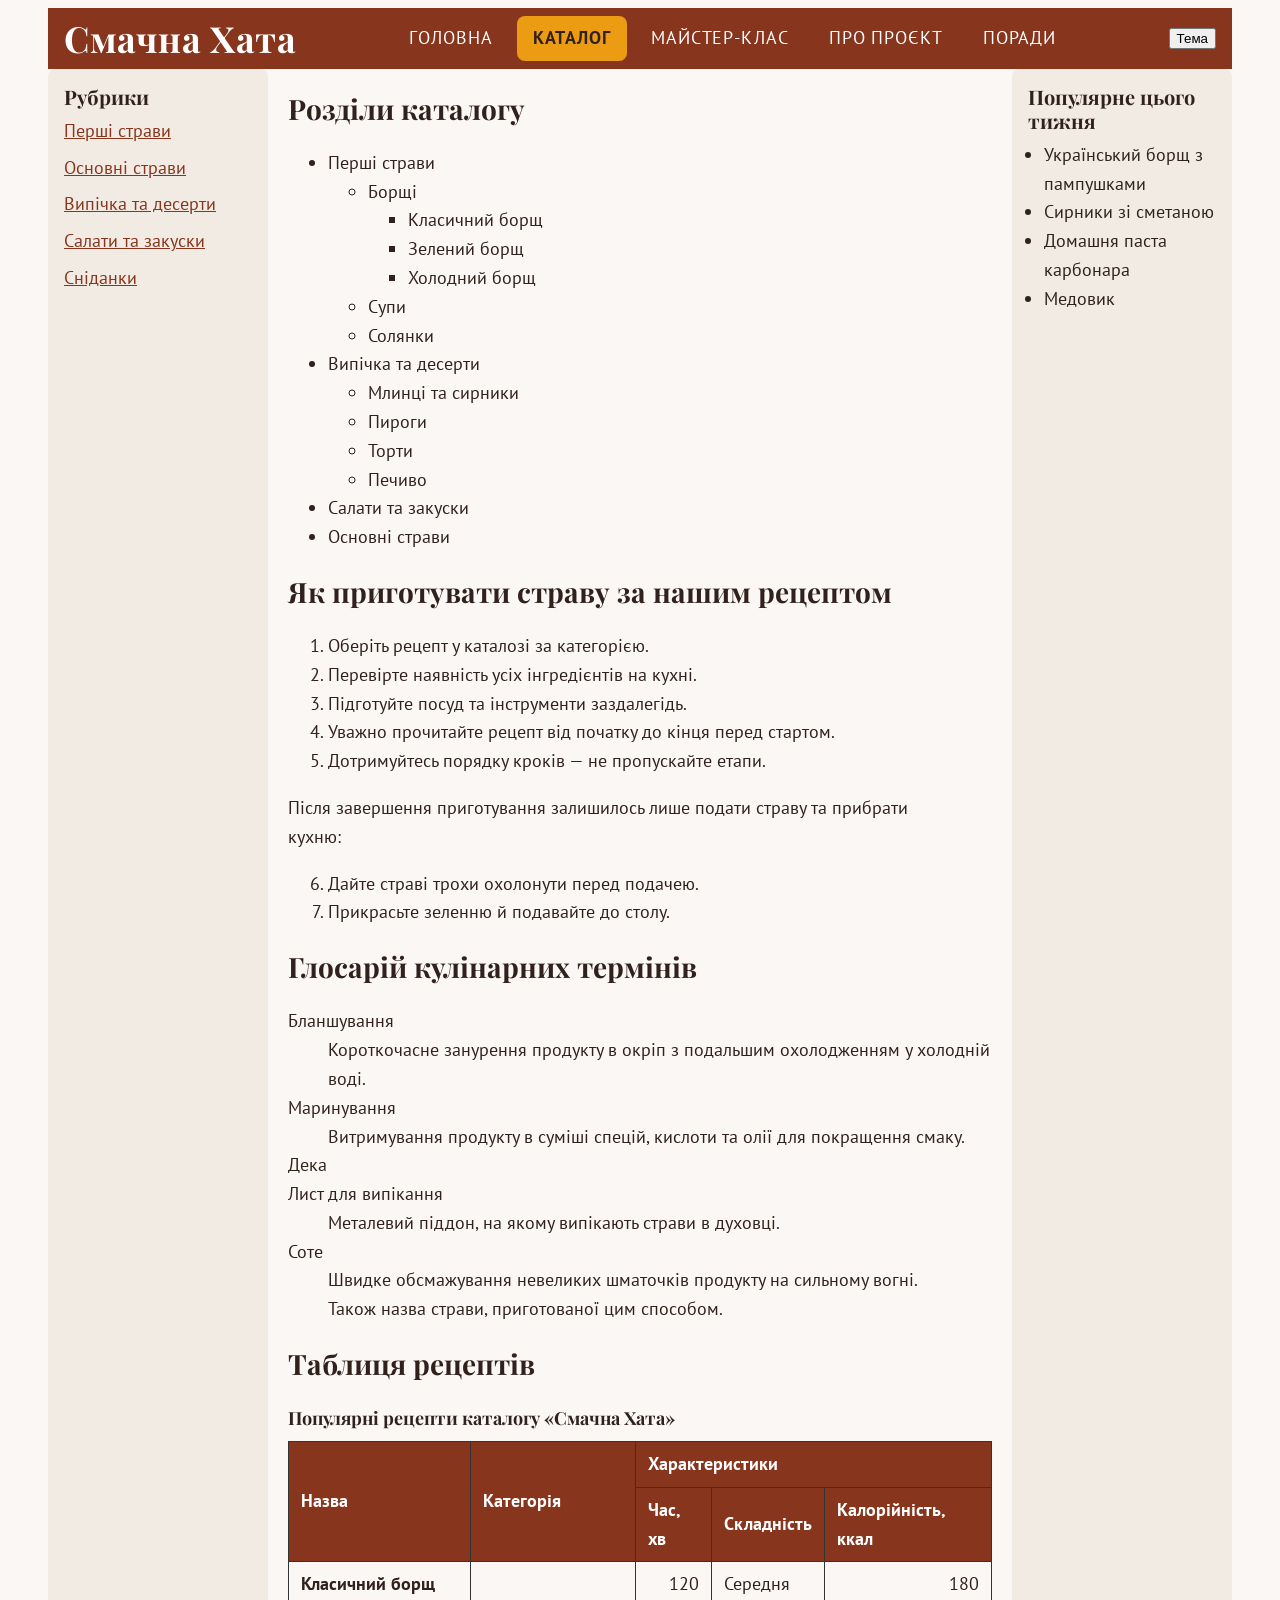
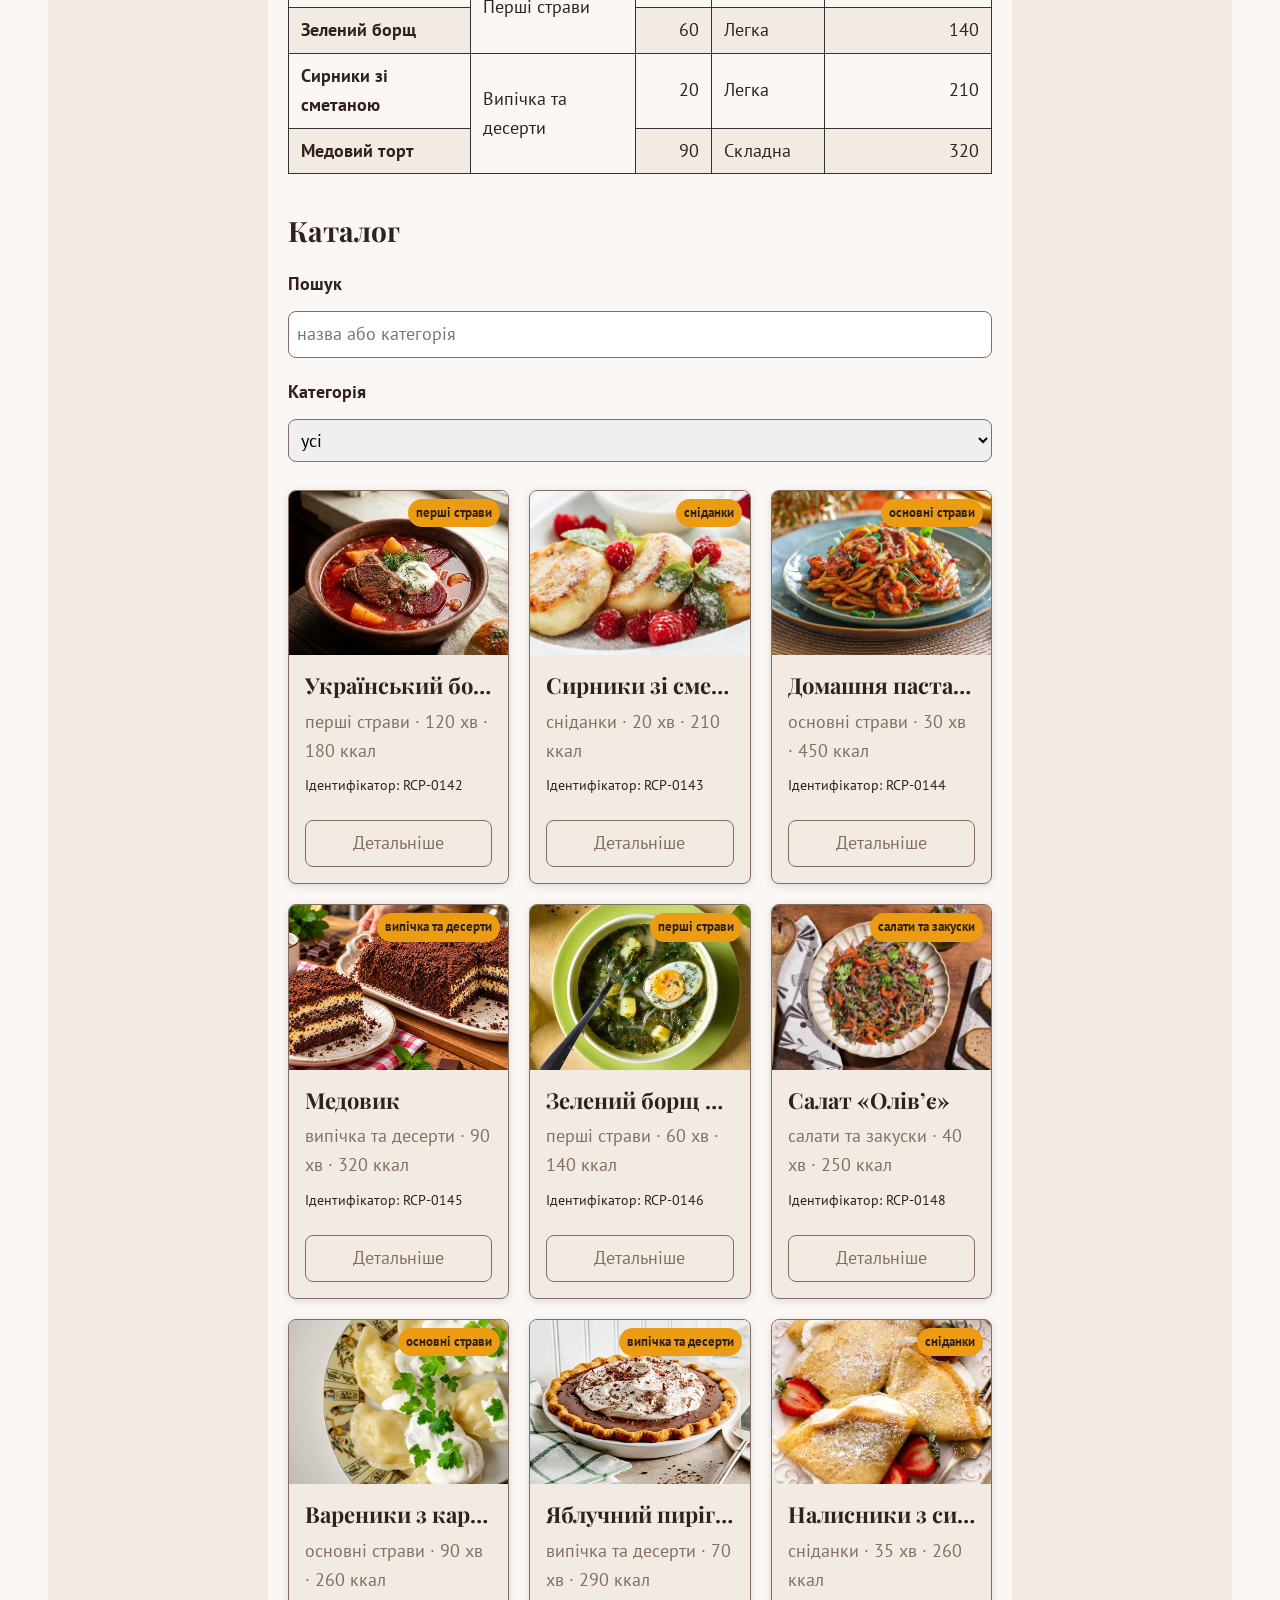
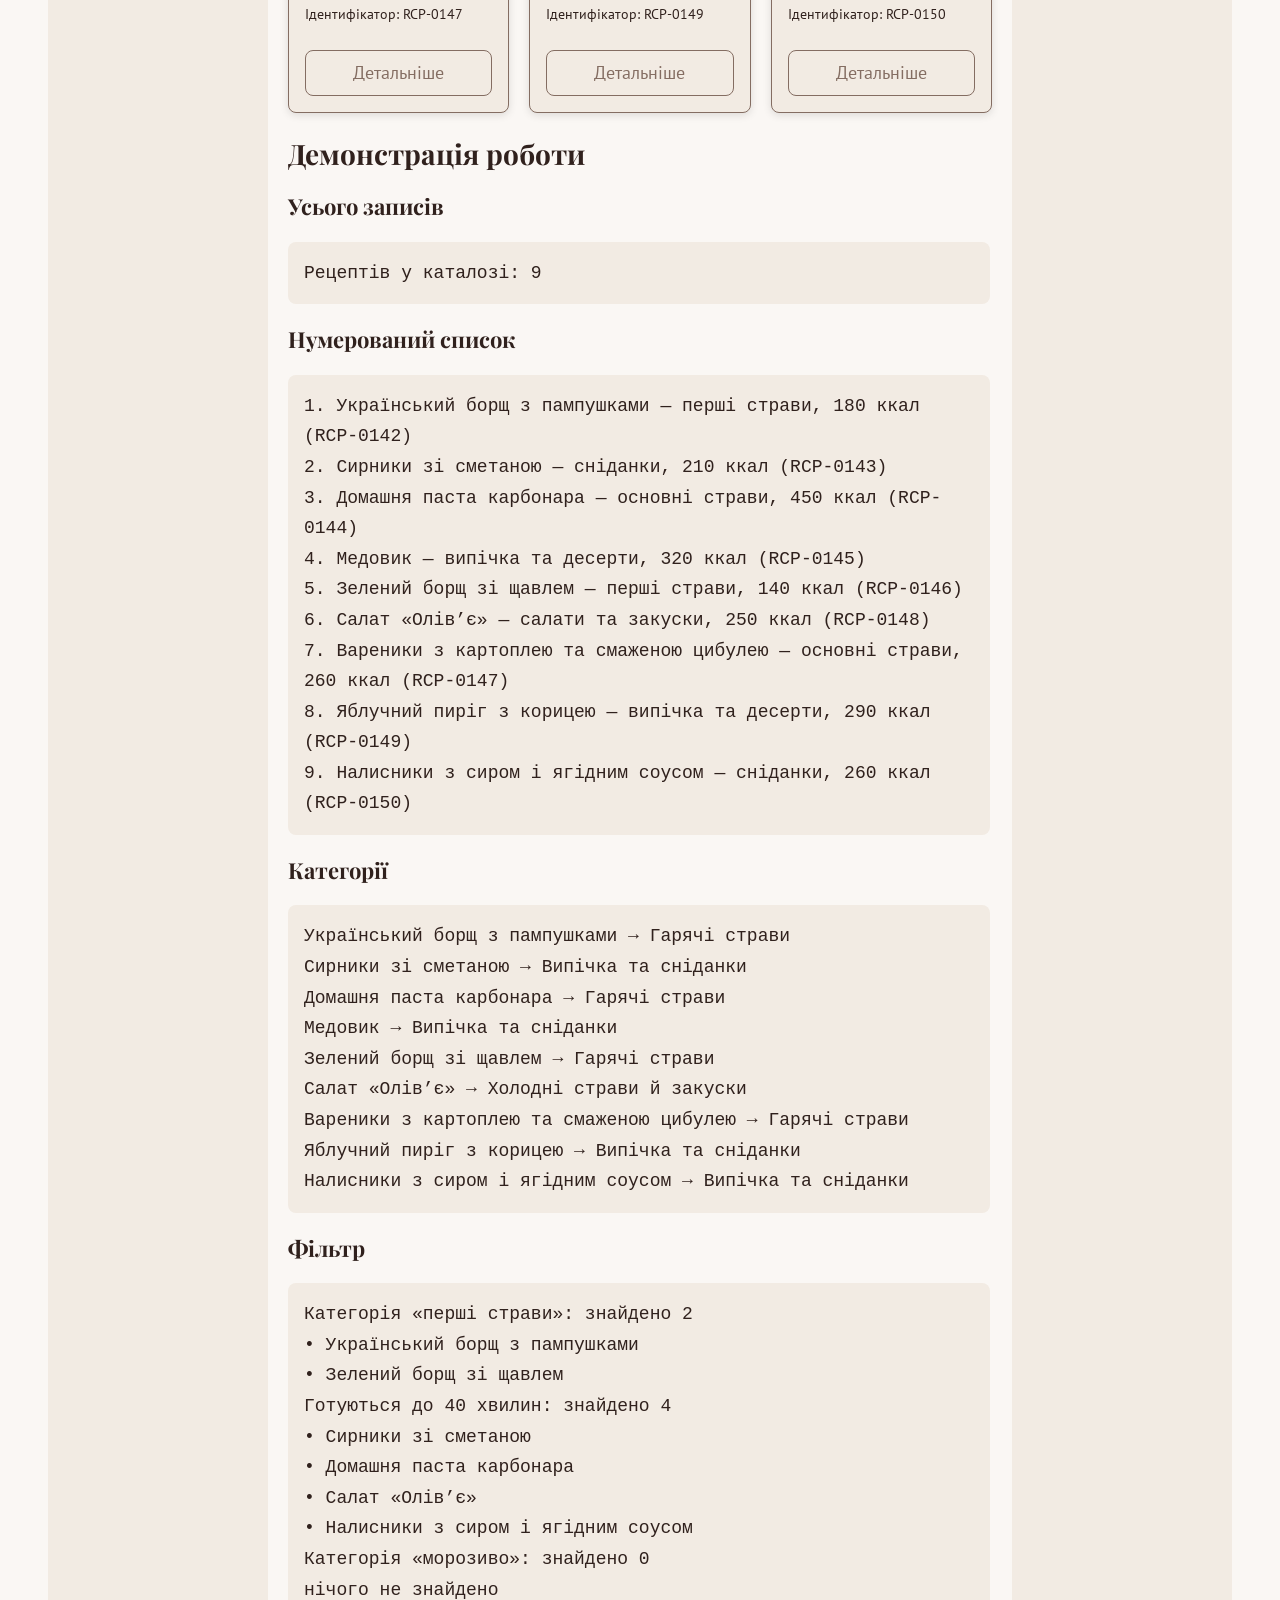
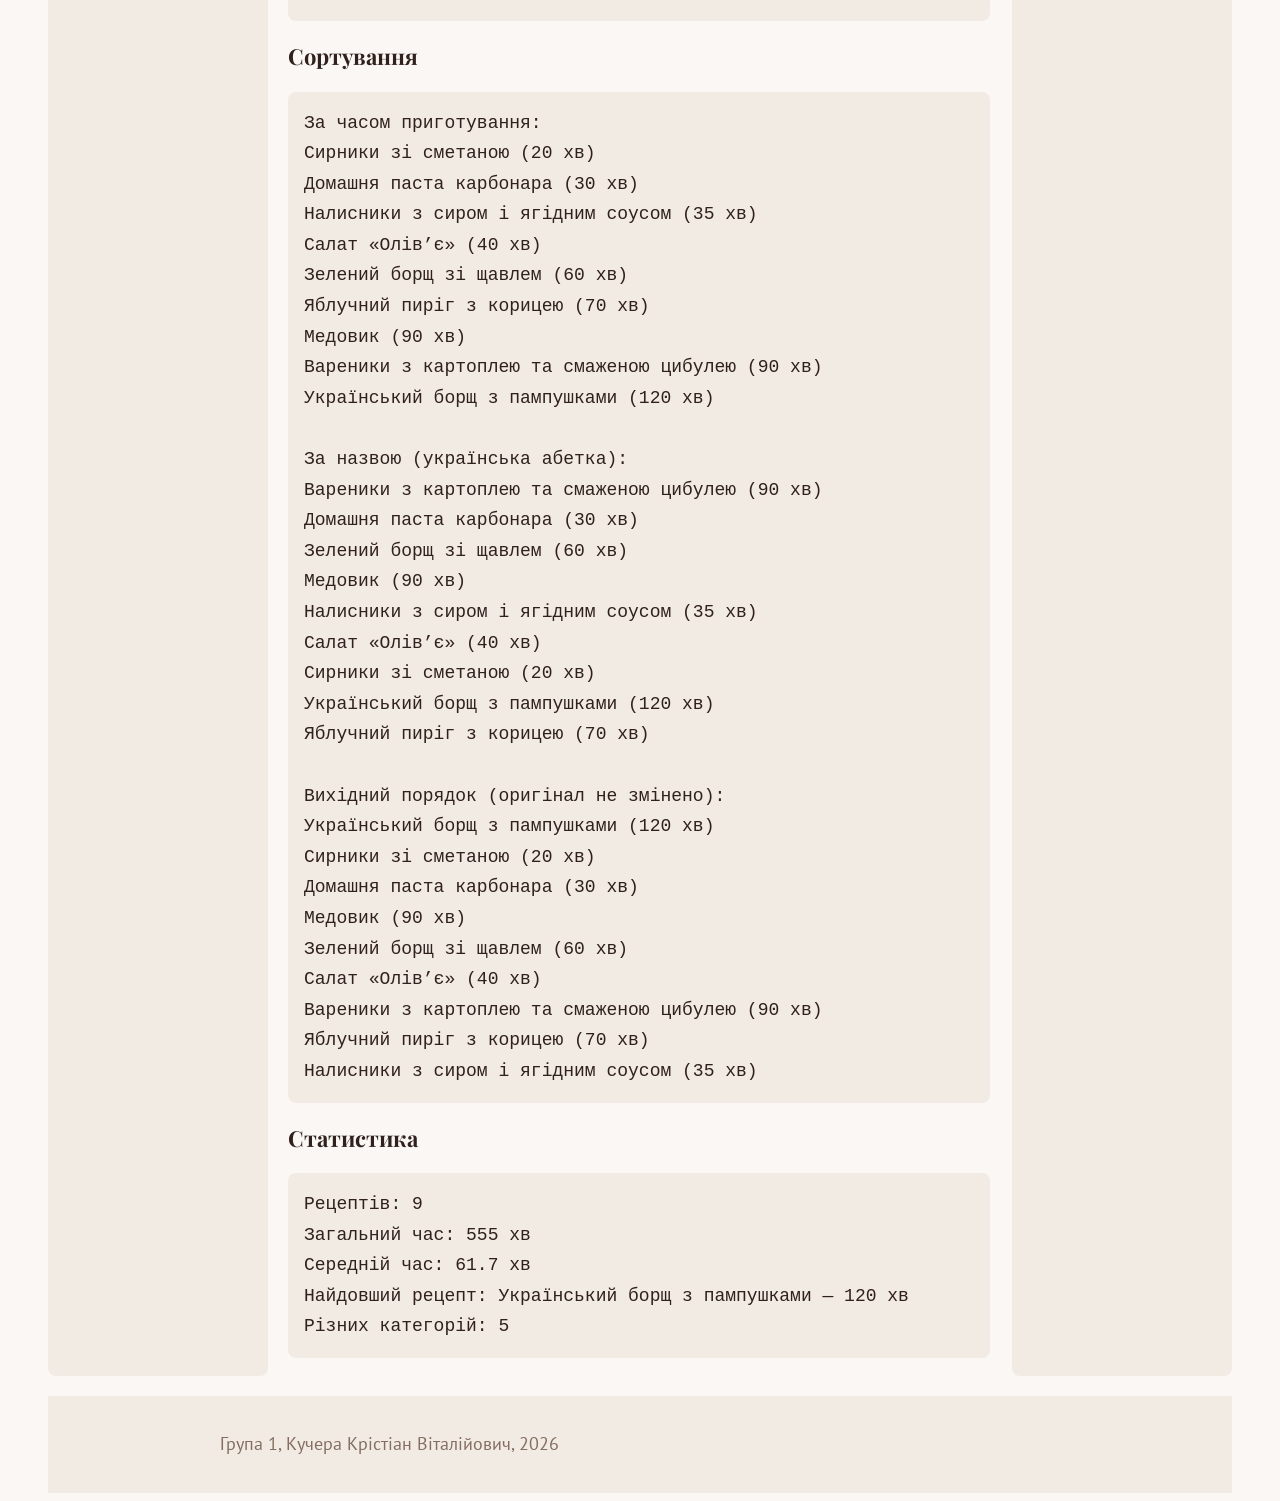
==== catalog.html @ 15ccefe8 "LR9: бургер-меню з aria-expanded" ====
<!DOCTYPE html>
<html lang="uk">

<head>
    <meta charset="UTF-8">
    <meta name="viewport" content="width=device-width, initial-scale=1">
    <title>Каталог рецептів — Смачна Хата</title>
    <link rel="stylesheet" href="css/styles.css">
    <script src="js/app.js" defer></script>
</head>

<body>

    <header class="site-header">
        <h1>Смачна Хата</h1>

        <button id="burger" class="burger" type="button" aria-expanded="false" aria-controls="menu">☰ Меню</button>
        <nav id="menu" class="menu" aria-label="Головне меню">
            <ul class="menu__list">
                <li><a href="index.html">Головна</a></li>
                <li><a href="catalog.html" class="current">Каталог</a></li>
                <li><a href="form.html">Майстер-клас</a></li>
                <li><a href="index.html#about">Про проєкт</a></li>
                <li><a href="index.html#tips">Поради</a></li>
            </ul>
        </nav>
        <button onclick="document.body.classList.toggle('dark-theme')">Тема</button>
    </header>

    <div class="layout">

        <nav class="layout__nav" aria-label="Рубрики каталогу">
            <h2>Рубрики</h2>
            <ul>
                <li><a href="#">Перші страви</a></li>
                <li><a href="#">Основні страви</a></li>
                <li><a href="#">Випічка та десерти</a></li>
                <li><a href="#">Салати та закуски</a></li>
                <li><a href="#">Сніданки</a></li>
            </ul>
        </nav>

        <main class="layout__main">

            <section>
                <h2>Розділи каталогу</h2>
                <ul>
                    <li>Перші страви
                        <ul>
                            <li>Борщі
                                <ul>
                                    <li>Класичний борщ</li>
                                    <li>Зелений борщ</li>
                                    <li>Холодний борщ</li>
                                </ul>
                            </li>
                            <li>Супи</li>
                            <li>Солянки</li>
                        </ul>
                    </li>
                    <li>Випічка та десерти
                        <ul>
                            <li>Млинці та сирники</li>
                            <li>Пироги</li>
                            <li>Торти</li>
                            <li>Печиво</li>
                        </ul>
                    </li>
                    <li>Салати та закуски</li>
                    <li>Основні страви</li>
                </ul>
            </section>

            <section>
                <h2>Як приготувати страву за нашим рецептом</h2>
                <ol>
                    <li>Оберіть рецепт у каталозі за категорією.</li>
                    <li>Перевірте наявність усіх інгредієнтів на кухні.</li>
                    <li>Підготуйте посуд та інструменти заздалегідь.</li>
                    <li>Уважно прочитайте рецепт від початку до кінця перед стартом.</li>
                    <li>Дотримуйтесь порядку кроків — не пропускайте етапи.</li>
                </ol>

                <p>
                    Після завершення приготування залишилось лише подати страву та прибрати кухню:
                </p>

                <ol start="6">
                    <li>Дайте страві трохи охолонути перед подачею.</li>
                    <li>Прикрасьте зеленню й подавайте до столу.</li>
                </ol>
            </section>

            <section>
                <h2>Глосарій кулінарних термінів</h2>
                <dl>
                    <dt>Бланшування</dt>
                    <dd>Короткочасне занурення продукту в окріп з подальшим охолодженням у холодній воді.</dd>

                    <dt>Маринування</dt>
                    <dd>Витримування продукту в суміші спецій, кислоти та олії для покращення смаку.</dd>

                    <dt>Дека</dt>
                    <dt>Лист для випікання</dt>
                    <dd>Металевий піддон, на якому випікають страви в духовці.</dd>

                    <dt>Соте</dt>
                    <dd>Швидке обсмажування невеликих шматочків продукту на сильному вогні.</dd>
                    <dd>Також назва страви, приготованої цим способом.</dd>
                </dl>
            </section>


            <section>
                <h2>Таблиця рецептів</h2>
                <div class="table-wrap">
                    <table style="border-collapse: collapse;">
                        <caption>Популярні рецепти каталогу «Смачна Хата»</caption>
                        <thead>
                            <tr>
                                <th style="border: 1px solid #333;" rowspan="2" scope="col">Назва</th>
                                <th style="border: 1px solid #333;" rowspan="2" scope="col">Категорія</th>
                                <th style="border: 1px solid #333;" colspan="3" scope="colgroup">Характеристики</th>
                            </tr>
                            <tr>
                                <th style="border: 1px solid #333;" scope="col">Час, хв</th>
                                <th style="border: 1px solid #333;" scope="col">Складність</th>
                                <th style="border: 1px solid #333;" scope="col">Калорійність, ккал</th>
                            </tr>
                        </thead>
                        <tbody>
                            <tr>
                                <th style="border: 1px solid #333;" scope="row">Класичний борщ</th>
                                <td style="border: 1px solid #333;" rowspan="2">Перші страви</td>
                                <td style="border: 1px solid #333;">120</td>
                                <td style="border: 1px solid #333;">Середня</td>
                                <td style="border: 1px solid #333;">180</td>
                            </tr>
                            <tr>
                                <th style="border: 1px solid #333;" scope="row">Зелений борщ</th>
                                <td style="border: 1px solid #333;">60</td>
                                <td style="border: 1px solid #333;">Легка</td>
                                <td style="border: 1px solid #333;">140</td>
                            </tr>
                            <tr>
                                <th style="border: 1px solid #333;" scope="row">Сирники зі сметаною</th>
                                <td style="border: 1px solid #333;" rowspan="2">Випічка та десерти</td>
                                <td style="border: 1px solid #333;">20</td>
                                <td style="border: 1px solid #333;">Легка</td>
                                <td style="border: 1px solid #333;">210</td>
                            </tr>
                            <tr>
                                <th style="border: 1px solid #333;" scope="row">Медовий торт</th>
                                <td style="border: 1px solid #333;">90</td>
                                <td style="border: 1px solid #333;">Складна</td>
                                <td style="border: 1px solid #333;">320</td>
                            </tr>
                        </tbody>
                    </table>
                </div>
            </section>
            <dialog id="details">
                <h2>Український борщ з пампушками та салом</h2>
                <p>Ідентифікатор: RCP-0142</p>
                <ul>
                    <li>Час приготування: 2 години</li>
                    <li>Складність: середня</li>
                    <li>Калорійність: 180 ккал на 100 г</li>
                    <li>Подається зі сметаною та часниковими пампушками</li>
                </ul>
                <button id="closeDetails" type="button">Закрити</button>
            </dialog>
            <section class="catalog">
                <h2>Каталог</h2>
                <div class="loader" hidden>
                    <div class="spinner" aria-hidden="true"></div>
                    <p>Завантажуємо каталог…</p>
                </div>
                <div class="controls">
                    <label for="q">Пошук</label>
                    <input type="search" id="q" placeholder="назва або категорія">
                    <label for="filter">Категорія</label>
                    <select id="filter">
                        <option value="all">усі</option>
                        <option value="перші страви">перші страви</option>
                        <option value="сніданки">сніданки</option>
                        <option value="основні страви">основні страви</option>
                        <option value="випічка та десерти">випічка та десерти</option>
                        <option value="салати та закуски">салати та закуски</option>
                    </select>
                </div>
                <p id="empty" class="empty" hidden>Нічого не знайдено. Спробуйте інший запит.</p>
                <div class="cards" id="cards"></div>
            </section>
            <section class="demo" id="demo">
            <h2>Демонстрація роботи</h2>

            <h3>Усього записів</h3>
            <p class="js-out" id="out-count"></p>

            <h3>Нумерований список</h3>
            <p class="js-out" id="out-numbered"></p>

            <h3>Категорії</h3>
            <p class="js-out" id="out-categories"></p>

            <h3>Фільтр</h3>
            <p class="js-out" id="out-filter"></p>

            <h3>Сортування</h3>
            <p class="js-out" id="out-sorted"></p>

            <h3>Статистика</h3>
            <p class="js-out" id="out-stats"></p>
        </section>
        </main>

        <aside class="layout__aside">
            <h2>Популярне цього тижня</h2>
            <ul>
                <li>Український борщ з пампушками</li>
                <li>Сирники зі сметаною</li>
                <li>Домашня паста карбонара</li>
                <li>Медовик</li>
            </ul>
        </aside>

        <footer class="layout__footer">
            <p>Група 1, Кучера Крістіан Віталійович, 2026</p>
        </footer>

    </div>

</body>

</html>
---- css/styles.css ----
/* =========================================================
   Смачна Хата — кулінарний сайт
   Варіант: домашні рецепти
   Кучера Крістіан Віталійович, Група 1, вересень 2026
   ========================================================= */

/* Шрифти з Google Fonts (з кирилицею) */
@import url('https://fonts.googleapis.com/css2?family=Playfair+Display:wght@700&family=PT+Sans:wght@400;700&display=swap');

*,
*::before,
*::after {
    box-sizing: border-box;
}

/* max-width: 100% не дає зображенню бути ширшим за свій блок: без цього одна
   завелика картинка розпирає сторінку, і на телефоні з’являється горизонтальна
   прокрутка. height: auto зберігає пропорції, коли ширина стискається. */
img,
video,
iframe {
    max-width: 100%;
    height: auto;
}

/* ===== Адаптив (mobile-first) =====
   база              — телефон,  ≤ 767px
   min-width: 768px  — планшет,  768–1023px
   min-width: 1024px — десктоп,  ≥ 1024px
   Усі медіазапити пишемо тільки через min-width і ставимо поруч
   із компонентом, якого вони стосуються. */

:root {
    /* Палітра варіанта */
    --color-brand: hsl(14 65% 32%);
    --color-accent: hsl(38 85% 50%);
    --color-bg: hsl(30 40% 97%);
    --color-surface: hsl(30 35% 92%);
    --color-text: hsl(15 25% 15%);
    --color-muted: hsl(20 15% 45%);

    /* Інші змінні */
    --radius: 0.5rem;
    --space: 1rem;
    --shadow: 0 2px 8px rgb(0 0 0 / 12%);
    --font-heading: "Playfair Display", Georgia, "Times New Roman", serif;
    --font-body: "PT Sans", "Segoe UI", Arial, sans-serif;

    /* Розміри */
    --space-xs: 0.25rem;
    --space-sm: 0.5rem;
    --space-md: 1rem;
    --space-lg: 2rem;
    --card-width: 260px;
        /* Макет */
    --gap: 1.25rem;
    --min-col: 240px;
    --sidebar: 220px;
}

/* Базова типографіка */
img {
    max-width: 100%;
}

body {
    font-family: var(--font-body);
    font-size: 1.125rem;
    line-height: 1.6;
    color: var(--color-text);
    background-color: var(--color-bg);
}

h1,
h2,
h3 {
    font-family: var(--font-heading);
    line-height: 1.2;
}

h1 {
    font-size: clamp(1.75rem, 6vw, 2.25rem);
}

h2 {
    font-size: clamp(1.4rem, 4.5vw, 1.75rem);
}

h3 {
    font-size: 1.375rem;
}

p {
    max-width: 65ch;
}

/* Якщо --shadow раптом не оголошено — підстрахуємось запасним значенням */
article {
    background-color: var(--color-surface);
    border-radius: var(--radius);
    padding: var(--space);
    box-shadow: var(--shadow, 0 2px 8px rgb(0 0 0 / 10%));
    margin-bottom: var(--space);
}

/* --- Шапка сайту --- */
header {
    background-color: var(--color-brand);
    color: white;
    padding: var(--space);
}

header h1 {
    color: white;
    margin-top: 0;
}

/* --- Шапка і меню на Flexbox --- */
.site-header {
    display: flex;
    flex-wrap: wrap;
    align-items: center;
    justify-content: space-between;
    gap: var(--gap);
}

.site-header h1 {
    margin: 0;
}

.menu__list {
    display: flex;
    flex-wrap: wrap;
    gap: var(--space-sm);
    list-style: none;
    margin: 0;
    padding: 0;
}

.menu a {
    display: block;
    padding: var(--space-sm) var(--space-md);
    text-decoration: none;
    text-transform: uppercase;
    /* letter-spacing задаємо тут, де текст великими літерами */
    letter-spacing: 0.05em;
    border-radius: var(--radius);
}

/* .menu a:link сильніше за загальне a:link, тому колір меню не перебивається */
.menu a:link,
.menu a:visited {
    color: white;
}

.menu a:hover,
.menu a.current:link,
.menu a.current:visited {
    background-color: var(--color-accent);
    color: var(--color-text);
}

.menu a.current {
    font-weight: bold;
}

/* --- Підвал сайту --- */
footer {
    background-color: var(--color-surface);
    color: var(--color-muted);
    padding: var(--space);
    text-align: center;
    margin-top: var(--space);
}

/* --- Таблиця каталогу --- */
table {
    border-collapse: collapse;
    width: 100%;
    margin-bottom: var(--space);
}

/* Широка таблиця прокручується всередині свого контейнера, а не всією сторінкою */
.table-wrap {
    overflow-x: auto;
}

.table-wrap table {
    min-width: 36rem;
}

caption {
    text-align: left;
    font-weight: bold;
    margin-bottom: 0.5rem;
    font-family: var(--font-heading);
}

th,
td {
    border: 1px solid var(--color-muted);
    padding: 0.5rem 0.75rem;
    text-align: left;
}

thead th {
    background-color: var(--color-brand);
    color: white;
}

/* Рахуємо колонки з кінця рядка — так вирівнювання не зсувається
   через rowspan у стовпці "Категорія" */
tbody td:nth-last-child(1),
tbody td:nth-last-child(3) {
    text-align: right;
}

/* 2n = кожен другий рядок (парні) */
tbody tr:nth-child(2n) {
    background-color: var(--color-surface);
}

tbody tr:hover {
    background-color: var(--color-accent);
}

/* --- Форма реєстрації --- */
fieldset {
    border: 1px solid var(--color-muted);
    border-radius: var(--radius);
    padding: var(--space);
    margin-bottom: var(--space);
}

legend {
    font-family: var(--font-heading);
    font-weight: bold;
    padding: 0 0.5rem;
    color: var(--color-brand);
}

label {
    font-weight: bold;
}

input,
select,
textarea {
    width: 100%;
    max-width: 28rem;
    padding: 0.5rem;
    margin-top: 0.25rem;
    margin-bottom: 0.75rem;
    border: 1px solid var(--color-muted);
    border-radius: var(--radius);
    font-family: var(--font-body);
    font-size: 1rem;
}

/* Автоматична зірочка на обов'язкових полях, без правок у розмітці */
label:has(~ input:required)::after,
label:has(~ select:required)::after {
    content: " *";
    color: var(--color-accent);
}

/* Підсвічуємо тільки під час фокусу — інакше форма виглядала б
   "зламаною" червоним кольором одразу після завантаження сторінки */
input:focus:invalid {
    border-color: #b3261e;
    background-color: hsl(4 60% 96%);
}

input:focus:valid {
    border-color: #2e7d32;
    background-color: hsl(120 40% 96%);
}

/* --- Кнопки --- */
button[type="submit"] {
    background-color: var(--color-accent);
    color: var(--color-text);
    border: none;
    padding: 0.6rem 1.25rem;
    border-radius: var(--radius);
    font-weight: bold;
    cursor: pointer;
}

button[type="reset"] {
    background-color: transparent;
    color: var(--color-muted);
    border: 1px solid var(--color-muted);
    padding: 0.6rem 1.25rem;
    border-radius: var(--radius);
    cursor: pointer;
}

/* =========================================================
   Обов'язковий набір селекторів
   ========================================================= */

/* Заокруглюємо тільки крайні пункти меню */
nav li:first-child a {
    border-top-left-radius: var(--radius);
    border-bottom-left-radius: var(--radius);
}

nav li:last-child a {
    border-top-right-radius: var(--radius);
    border-bottom-right-radius: var(--radius);
}

/* Підсвічуємо обраний перемикач/прапорець */
input[type="radio"]:checked,
input[type="checkbox"]:checked {
    outline: 2px solid var(--color-accent);
}

/* Лапки навколо цитати */
blockquote::before {
    content: "«";
    color: var(--color-accent);
    font-size: 1.5em;
}

blockquote::after {
    content: "»";
    color: var(--color-accent);
    font-size: 1.5em;
}

/* Комбінатор-нащадок (пробіл) використовується по всьому файлу вище.
   Тут — ще два типи: */

/* ">" — тільки h1, що є прямим нащадком header */
header>h1 {
    letter-spacing: 0.02em;
}

/* "+" — тільки абзац одразу після h2 */
h2+p {
    margin-top: 0.5rem;
}

/* Позначаємо зовнішні посилання стрілочкою */
a[href^="http"]::after {
    content: " ↗";
    color: var(--color-accent);
}

/* --- Стани посилань LVHFA ---
   Порядок важливий: усі стани мають однакову вагу, тому виграє
   те правило, яке стоїть у файлі нижче. Порушиш порядок —
   і, наприклад, :hover перестане працювати нормально. */
a:link {
    color: var(--color-brand);
}

a:visited {
    color: var(--color-muted);
}

a:hover {
    color: var(--color-accent);
}

a:focus-visible {
    outline: 2px solid var(--color-accent);
    outline-offset: 2px;
}

a:active {
    color: var(--color-text);
}

/* =========================================================
   Демонстрація специфічності
   h3          → (0,0,1)
   .card h3    → (0,1,1)
   #promo h3   → (1,1,1)  ← перемагає, бо є id
   ========================================================= */
/* h3       { color: var(--color-text); } */
/* .card h3 { color: var(--color-muted); } */
#promo h3 {
    color: var(--color-text);
}

/* inline style="color: green;" переміг би все вище — у нього
   специфічність вища за будь-який id. Тому inline-стилі й не
   використовують для нормальної стилізації. */
/* <h3 style="color: green;">Борщ український</h3> */


/* ===== Картки каталогу ===== */
.cards {
    display: grid;
    grid-template-columns: repeat(auto-fit, minmax(var(--min-col), 1fr));
    gap: var(--gap);
    margin: var(--space-md) 0 0;
}


/* 1 / 2 / 3 картки в ряд змінюємо мінімальною шириною колонки,
   а не кількістю колонок: auto-fit сам вирішує, скільки влізе */
@media (min-width: 768px) {
    .cards {
        --min-col: 220px;
    }
}

@media (min-width: 1024px) {
    .cards {
        --min-col: 200px;
    }
}

/* Пишемо .cards .card, щоб не зачепити статті-картки на головній з LR4.
   Падінг від правила article тут скидаємо: картинка має йти від краю до краю. */
.cards .card {
    transition: transform 250ms ease, box-shadow 250ms ease;
    display: flex;
    flex-direction: column;
    margin: 0;
    padding: 0;
    background-color: var(--color-surface);
    border: 1px solid var(--color-muted);
    border-radius: var(--radius);
    box-shadow: var(--shadow);
    /* overflow: hidden обрізає кути картинки по заокругленню картки, інакше вони б стирчали */
    overflow: hidden;
}

.card__body {
    padding: var(--space-md);
}

.card__img {
    /* block, бо img за замовчуванням рядковий і лишає під собою зайві пікселі */
    transition: transform 400ms ease;
    flex-shrink: 0;
    display: block;
    width: 100%;
    aspect-ratio: 4 / 3;
    object-fit: cover;
    object-position: center;
}

/* Три крапки працюють тільки всі разом: nowrap + overflow + ellipsis */
.card__title {
    margin: 0 0 var(--space-sm);
    line-height: 1.3;
    white-space: nowrap;
    overflow: hidden;
    text-overflow: ellipsis;
}

.card__meta,
.card__id {
    margin: 0 0 var(--space-sm);
}

.card__meta {
    color: var(--color-muted);
}

.card__id {
    font-size: 0.9rem;
}


/* ===== Бейдж і липка шапка ===== */

/* Абсолютний елемент рахує top і right від найближчого предка з position,
   відмінним від static. Без relative такого предка в картки немає, і в моєму
   експерименті бейджі злетіли в правий верхній кут усієї сторінки й склались
   купою в одному місці. */
.cards .card {
    position: relative;
}

.card__badge {
    position: absolute;
    top: var(--space-sm);
    right: var(--space-sm);
    padding: var(--space-xs) var(--space-sm);
    background-color: var(--color-accent);
    color: var(--color-text);
    font-size: 0.8rem;
    font-weight: bold;
    border-radius: 999px;
}

/* z-index працює лише на елементах з position, тому шапці потрібні обидва:
   sticky її прилипає, а z-index тримає над картками, у яких теж є position.
   Пишемо body > header, щоб не зробити липкими header усередині статей. */
body > header {
    padding: var(--space-sm) var(--space-md);
    background-color: var(--color-brand);
}

/* На телефоні відкрите меню займало б пів екрана, тому шапка
   стає липкою з планшета */
@media (min-width: 768px) {
    body > header {
        position: sticky;
        top: 0;
        z-index: 10;
    }
}

main > img {
    display: block;
    max-width: 100%;
    height: auto;
    margin: 0 0 var(--space-lg);
    border-radius: var(--radius);
}


/* ===== Градієнтний банер ===== */
.banner {
    width: min(100%, 900px);
    margin: 0 auto var(--space-lg);
    padding: var(--space-lg);
    border-radius: var(--radius);
    color: var(--color-bg);
    background-image: linear-gradient(120deg, var(--color-brand), var(--color-accent));
    /* тінь, щоб світлий кінець градієнта не з'їдав літери */
    text-shadow: 0 1px 3px rgb(0 0 0 / 45%);
}

.banner h2 {
    margin: 0 0 var(--space-sm);
}

.banner p {
    margin: 0;
}

article header {
    background-color: transparent;
    color: inherit;
    padding: 0;
}

/* ===== Макет сторінки через grid-template-areas ===== */
/* База — телефон: одна колонка, зони йдуть одна за одною */
.layout {
    display: grid;
    gap: var(--gap);
    grid-template-columns: 1fr;
    grid-template-rows: auto 1fr auto auto; /* росте main, щоб футер стояв унизу */
    grid-template-areas:
        "nav"
        "main"
        "side"
        "foot";
}

/* Планшет: дві колонки */
@media (min-width: 768px) {
    .layout {
        grid-template-columns: 2fr 1fr;
        grid-template-rows: auto 1fr auto;
        grid-template-areas:
            "nav  nav"
            "main side"
            "foot foot";
    }
}

/* Десктоп: повна схема з LR6 */
@media (min-width: 1024px) {
    .layout {
        grid-template-columns: var(--sidebar) 1fr var(--sidebar);
        grid-template-rows: 1fr auto;
        grid-template-areas:
            "nav  main side"
            "foot foot foot";
    }
}

.layout__nav {
    grid-area: nav;
}

.layout__main {
    grid-area: main;
    min-width: 0; /* без цього широка таблиця розпирала б середню колонку */
}

.layout__aside {
    grid-area: side;
}

.layout__footer {
    grid-area: foot;
    margin-top: 0; /* відступ зверху вже дає gap сітки */
}

/* Бічні колонки */
.layout__nav,
.layout__aside {
    padding: var(--space-md);
    background-color: var(--color-surface);
    border-radius: var(--radius);
}

.layout__nav h2,
.layout__aside h2 {
    font-size: 1.25rem;
    margin: 0 0 var(--space-sm);
}

.layout__nav ul {
    display: grid;
    gap: var(--space-sm);
    list-style: none;
    margin: 0;
    padding: 0;
}

.layout__aside ul {
    margin: 0;
    padding-left: var(--space-md);
}

/* ===== Притиснутий футер ===== */
/* Росте .layout (а на form.html, де макета немає, росте main). flex: 1 віддає
   йому весь вільний простір колонки body. height: 100% тут не годиться: поруч
   ще шапка і футер, і разом вони вилізли б за межі вікна. */
body {
    display: flex;
    flex-direction: column;
    min-height: 100vh;
    width: min(100%, 1200px); /* макет не розтягується на широких моніторах */
    margin: 0 auto;           /* і стоїть по центру */
    padding: var(--space-sm);
}

.layout {
    flex: 1;
    /* ряд зі змістом росте, ряд футера лишається по вмісту */
}

main {
    flex: 1;
}

/* ===== Кнопки внизу першої картки ===== */
.card__actions {
    display: flex;
    flex-wrap: wrap;
    gap: var(--space-sm);
    margin: auto var(--space-md) var(--space-md);
}

/* усередині обгортки відступи вже дає вона сама */
.card__actions .card__action {
    margin: 0;
    flex: 1;
}

.card__actions button {
    flex: 1;
    padding: var(--space-sm) var(--space-md);
    font: inherit;
    color: var(--color-muted);
    background-color: transparent;
    border: 1px solid var(--color-muted);
    border-radius: var(--radius);
    cursor: pointer;
}

/* ===== Модальне вікно ===== */
/* z-index тут не потрібен: showModal() виводить вікно в top layer, окремий шар
   браузера над усією сторінкою. Шапка з LR5 жила в одному шарі з картками і
   змагалась із ними за порядок накладання, тому їй z-index був потрібен. */
dialog {
    width: min(90%, 420px);
    padding: var(--space-lg);
    border: none;
    border-radius: var(--radius);
    background-color: var(--color-surface);
    color: var(--color-text);
    box-shadow: 0 12px 28px rgb(0 0 0 / 35%);
}

/* затемнення малює браузер, окремий елемент для нього не потрібен */
dialog::backdrop {
    background: rgb(0 0 0 / 55%);
}

/* Поки модалка відкрита, блокуємо прокручування сторінки позаду */
body:has(dialog[open]) {
    overflow: hidden;
}

dialog h2 {
    margin-top: 0;
}

dialog button {
    padding: var(--space-sm) var(--space-md);
    font: inherit;
    font-weight: bold;
    background-color: var(--color-accent);
    color: var(--color-text);
    border: none;
    border-radius: var(--radius);
    cursor: pointer;
}

.dark-theme {
  --color-bg: #1b2631;
  --color-surface: #22313f;
  --color-text: #eaeded;
  --color-accent: #5dade2;
}


.site-header #menu {
    display: none;
    flex: 1 1 100%;
}

.site-header #menu.open {
    display: block;
}

.menu__list {
    flex-direction: column;
    list-style: none;
    margin: 0;
    padding: 0;
}

.menu a {
    display: flex;
    align-items: center;
    min-height: 44px;
}

.burger {
    min-height: 44px;
    padding: var(--space-sm) var(--space-md);
    font: inherit;
    font-weight: bold;
    color: var(--color-text);
    background-color: var(--color-accent);
    border: 0;
    border-radius: var(--radius);
    cursor: pointer;
}

.burger:hover {
    background-color: var(--color-surface);
}

.burger:focus-visible {
    outline: 3px solid var(--color-bg);
    outline-offset: 2px;
}

/* Планшет і вище: кнопка зникає, меню стає горизонтальним рядом */
@media (min-width: 768px) {
    .burger {
        display: none;
    }

    .site-header #menu {
        display: block;
        flex: 0 1 auto;
    }

    .menu__list {
        flex-direction: row;
    }

    .menu a {
        display: block;
        min-height: 0;
    }
}

/* ===== Переходи на картках ===== */
/* transition стоїть на базовому правилі .cards .card (вище), а не в :hover,
   тому картка плавно повертається назад, коли курсор іде геть.
   :focus-within дає той самий ефект для клавіатури. */
.cards .card:hover,
.cards .card:focus-within {
    transform: translateY(-6px);
    box-shadow: 0 14px 28px rgb(0 0 0 / 18%);
}

/* Вкладений ефект: обкладинка трохи збільшується */
.cards .card:hover .card__img,
.cards .card:focus-within .card__img {
    transform: scale(1.08);
}


/* ===== Анімація появи модалки ===== */
@keyframes fade {
    from { opacity: 0; }
    to   { opacity: 1; }
}

@keyframes pop {
    from { opacity: 0; transform: translateY(24px) scale(0.96); }
    to   { opacity: 1; transform: translateY(0) scale(1); }
}

/* both = backwards + forwards: до початку анімації елемент стоїть у стані
   першого кадру, а після кінця лишається в стані останнього. Без both під
   час затримки він би показувався вже готовим і потім різко «стрибав»
   на початок анімації. Тло з'являється швидше (200ms), сам блок «доганяє» (280ms). */
dialog[open] {
    animation: pop 280ms ease-out both;
}

dialog[open]::backdrop {
    animation: fade 200ms ease-out both;
}

/* ===== Спінер завантаження (заготовка для LR10) ===== */
/* display задаємо тільки для .loader:not([hidden]): звичайне .loader { display: flex }
   перебило б атрибут hidden, і індикатор був би видно завжди */
.loader:not([hidden]) {
    display: flex;
    align-items: center;
    gap: var(--gap);
    margin: var(--space-md) 0 0;
}

.loader p {
    margin: 0;
}

/* linear, бо кут росте рівномірно: колесо крутиться з постійною швидкістю.
   З ease кожен оберт починався б повільно, прискорювався й гальмував,
   тож спінер смикався б на кожному колі. */
.spinner {
    width: 48px;
    height: 48px;
    border: 6px solid var(--color-surface);
    border-top-color: var(--color-accent);
    border-radius: 50%;
    animation: spin 900ms linear infinite;
}

@keyframes spin {
    to { transform: rotate(360deg); }
}

/* ===== Повага до prefers-reduced-motion ===== */
/* Загальний блок: рух не вимикаємо, а робимо миттєвим (0.01ms). Якби тривалість
   була 0, події animationend і transitionend могли б не спрацювати.
   !important тут виправданий: правило має перебити будь-яку тривалість у
   будь-якому компоненті, а перелічувати їх усі й підтримувати список ніхто не буде. */
@media (prefers-reduced-motion: reduce) {
    *,
    *::before,
    *::after {
        animation-duration: 0.01ms !important;
        animation-iteration-count: 1 !important;
        transition-duration: 0.01ms !important;
        scroll-behavior: auto !important;
    }
}

/* Тонше правило для картки: замість руху лишаємо безпечний відгук рамкою */
@media (prefers-reduced-motion: reduce) {
    .cards .card:hover,
    .cards .card:focus-within {
        transform: none;
        border-color: var(--color-accent);
    }

    .cards .card:hover .card__img,
    .cards .card:focus-within .card__img {
        transform: none;
    }
}

/* ===== Демонстрація роботи (JS) ===== */
/* pre-line зберігає переноси рядків із тексту, але склеює зайві пробіли;
   без нього весь вивід склеївся б в один суцільний рядок. */
.js-out {
    white-space: pre-line;
    font-family: ui-monospace, monospace;
    background-color: var(--color-surface);
    padding: var(--space-md);
    border-radius: var(--radius);
    line-height: 1.7;
}
/* ===== Демонстрація: схлопування відступів ===== */
/* Схлопування вертикальних відступів (margin collapse).
   Якщо розкоментувати блок нижче, відстань між абзацами .card__meta
   і .card__id буде НЕ 24+16=40px, а 24px: два вертикальні відступи, що
   стикаються, не додаються, а зливаються в один, більший із двох.
   Горизонтальні відступи так не поводяться, вони завжди додаються.
   Тому в цій роботі вертикальні відступи задані тільки в один бік, знизу.

.card__meta { margin-bottom: 24px; }
.card__id { margin-top: 16px; }
*/

/* Керування динамічним каталогом LR9 */
.controls {
    display: flex;
    flex-wrap: wrap;
    align-items: center;
    gap: var(--space-sm);
    margin-block: var(--space-md);
}

.controls input,
.controls select {
    max-width: 100%;
    padding: var(--space-sm);
    font: inherit;
}

.empty {
    padding: var(--space-md);
    background-color: var(--color-surface);
    border-radius: var(--radius);
}

@media (max-width: 480px) {
    .controls input,
    .controls select {
        flex: 1 1 100%;
    }
}

/* Валідація форми й тимчасове повідомлення LR9 */
.error {
    display: block;
    color: #b42318;
    font-size: 0.9em;
}

.invalid {
    border: 2px solid #b42318 !important;
    background-color: #fff1f0 !important;
}

.toast {
    position: fixed;
    right: 1rem;
    bottom: 1rem;
    z-index: 20;
    max-width: min(90vw, 24rem);
    padding: var(--space-md);
    color: white;
    background-color: var(--color-brand);
    border-radius: var(--radius);
    box-shadow: var(--shadow);
}

.toast[hidden] {
    display: none;
}
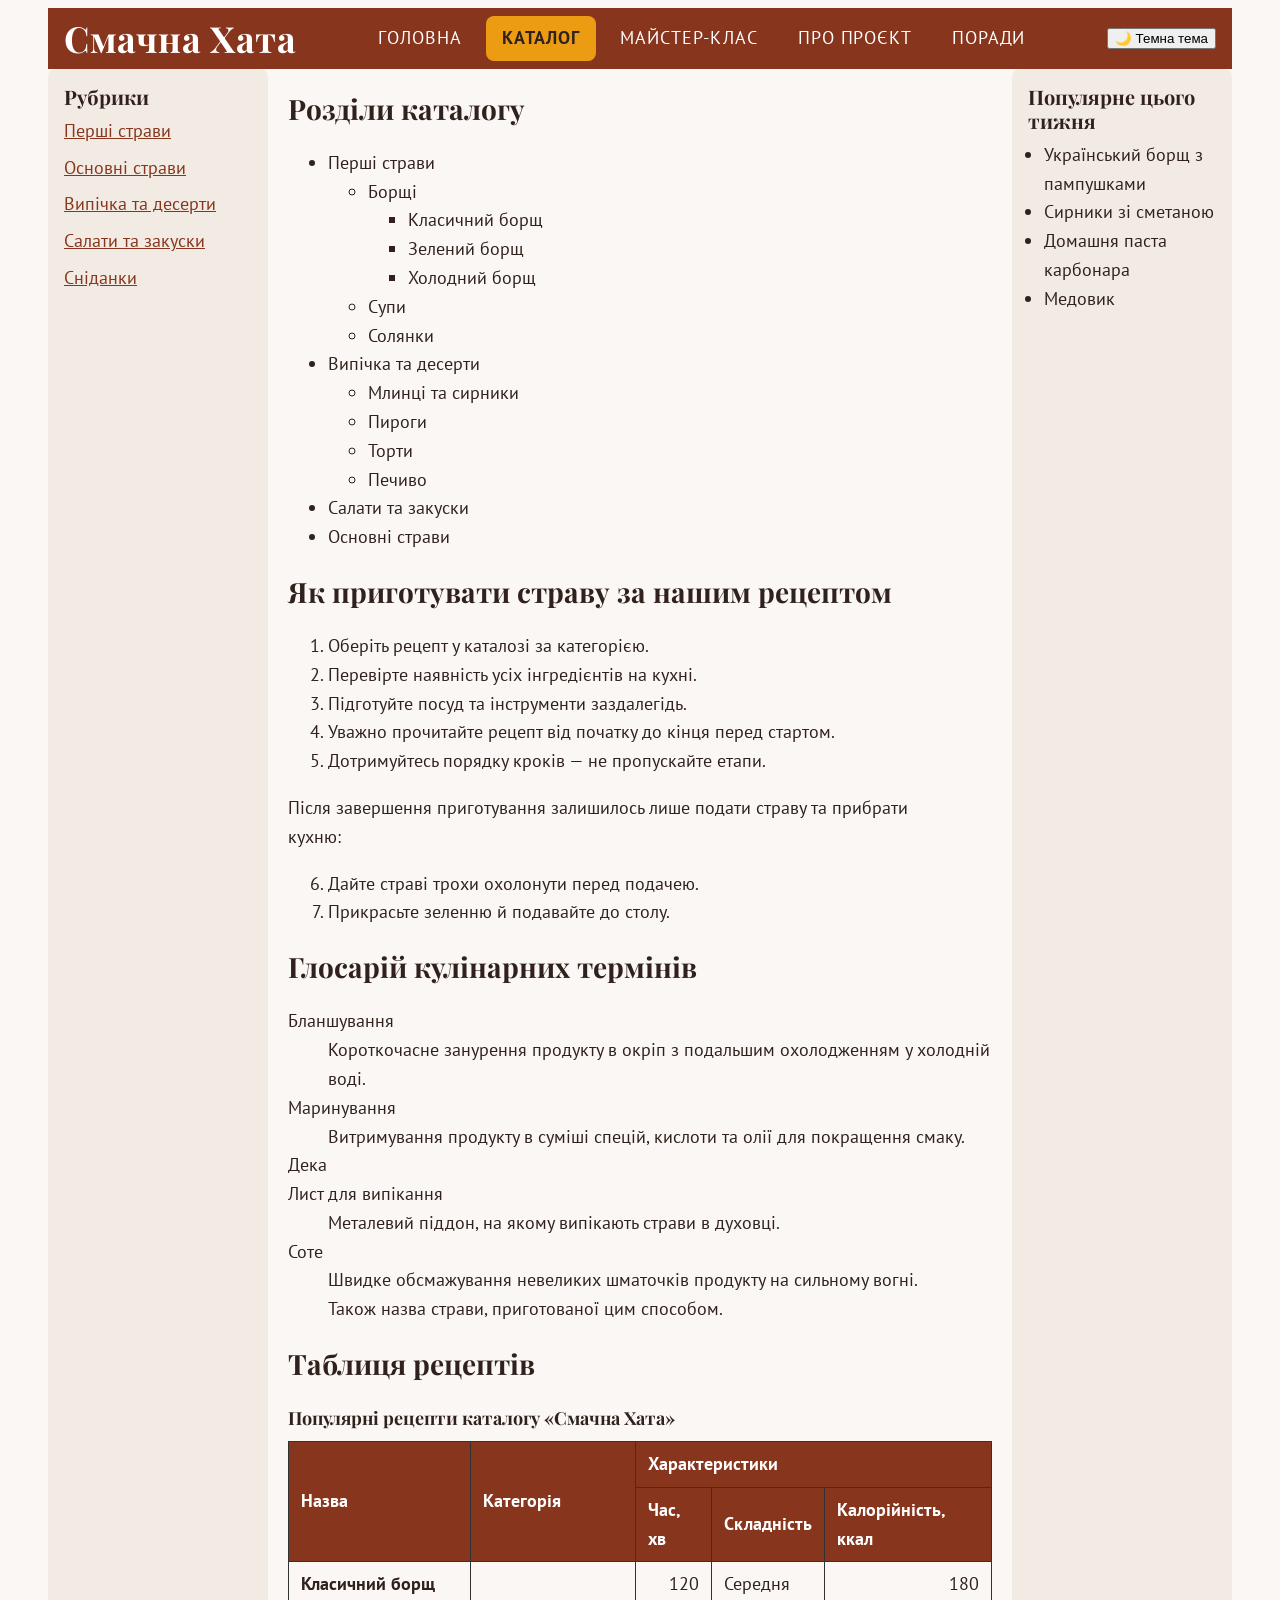
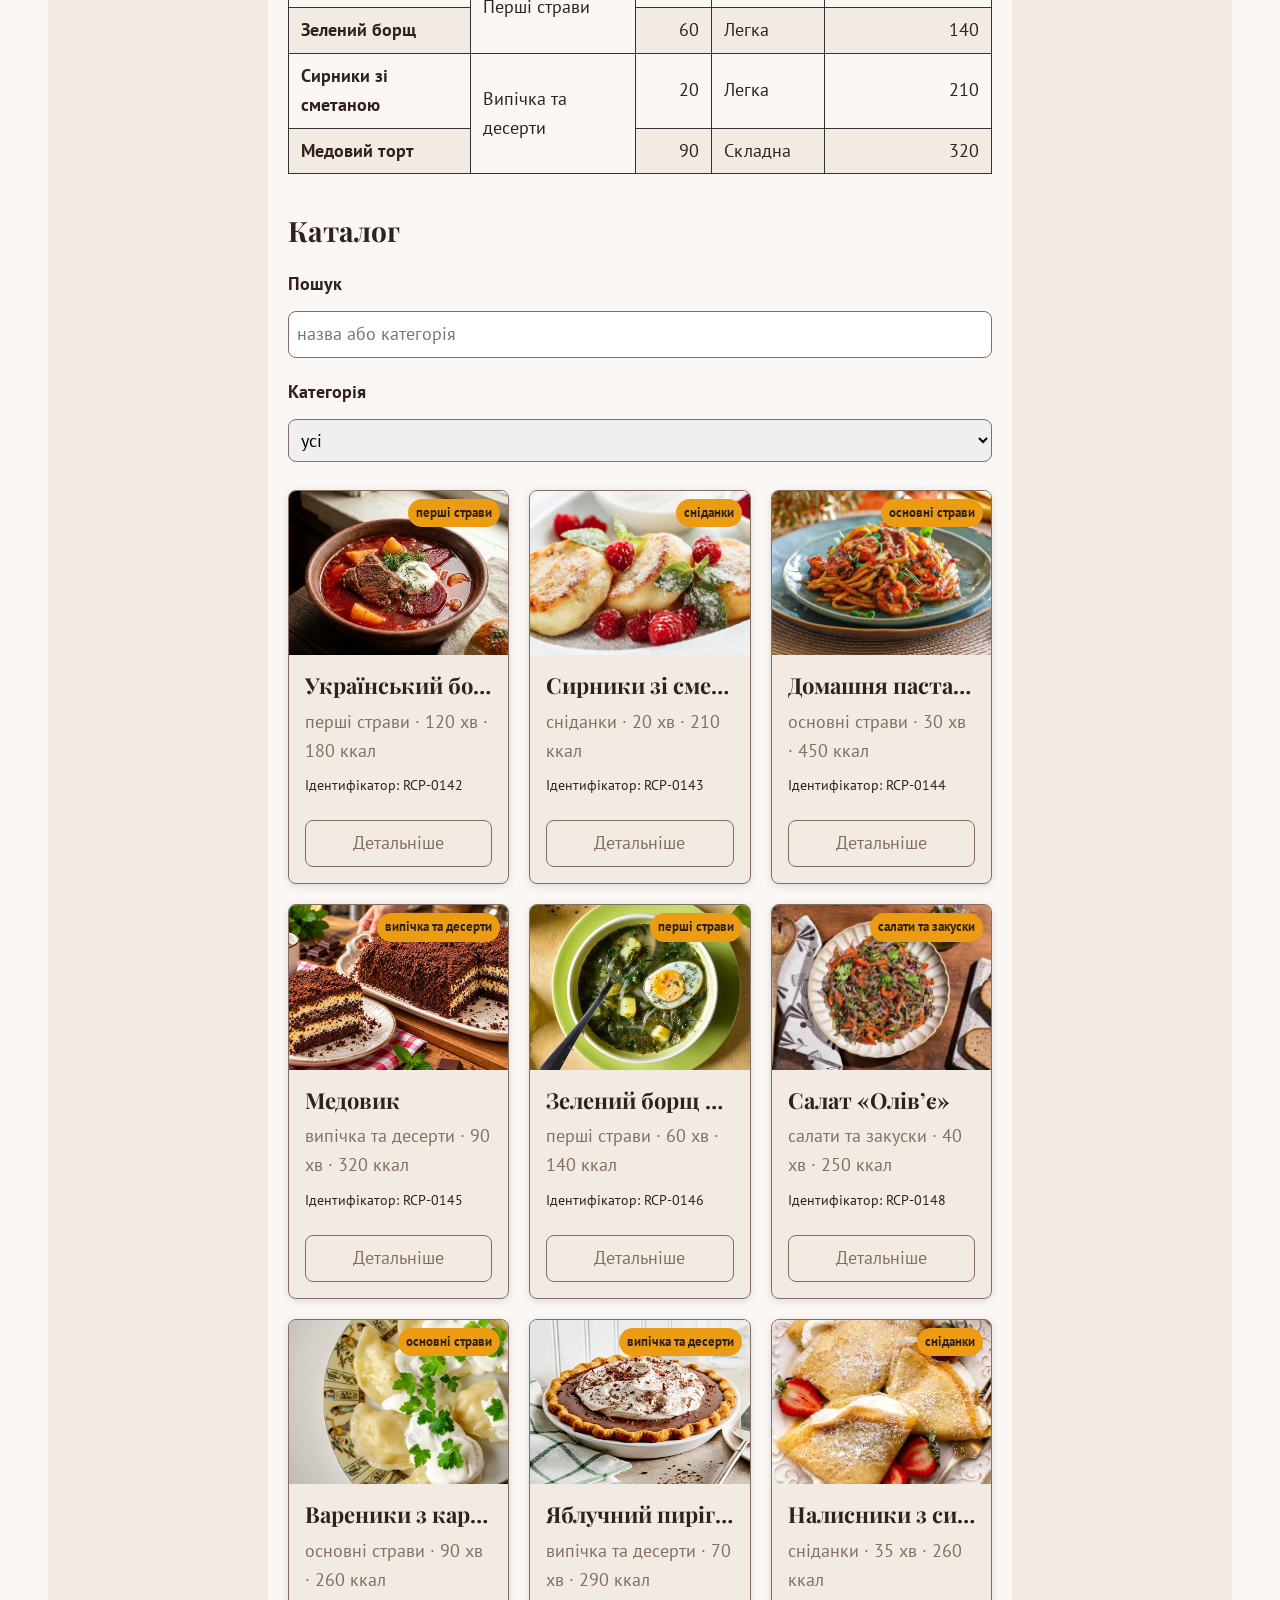
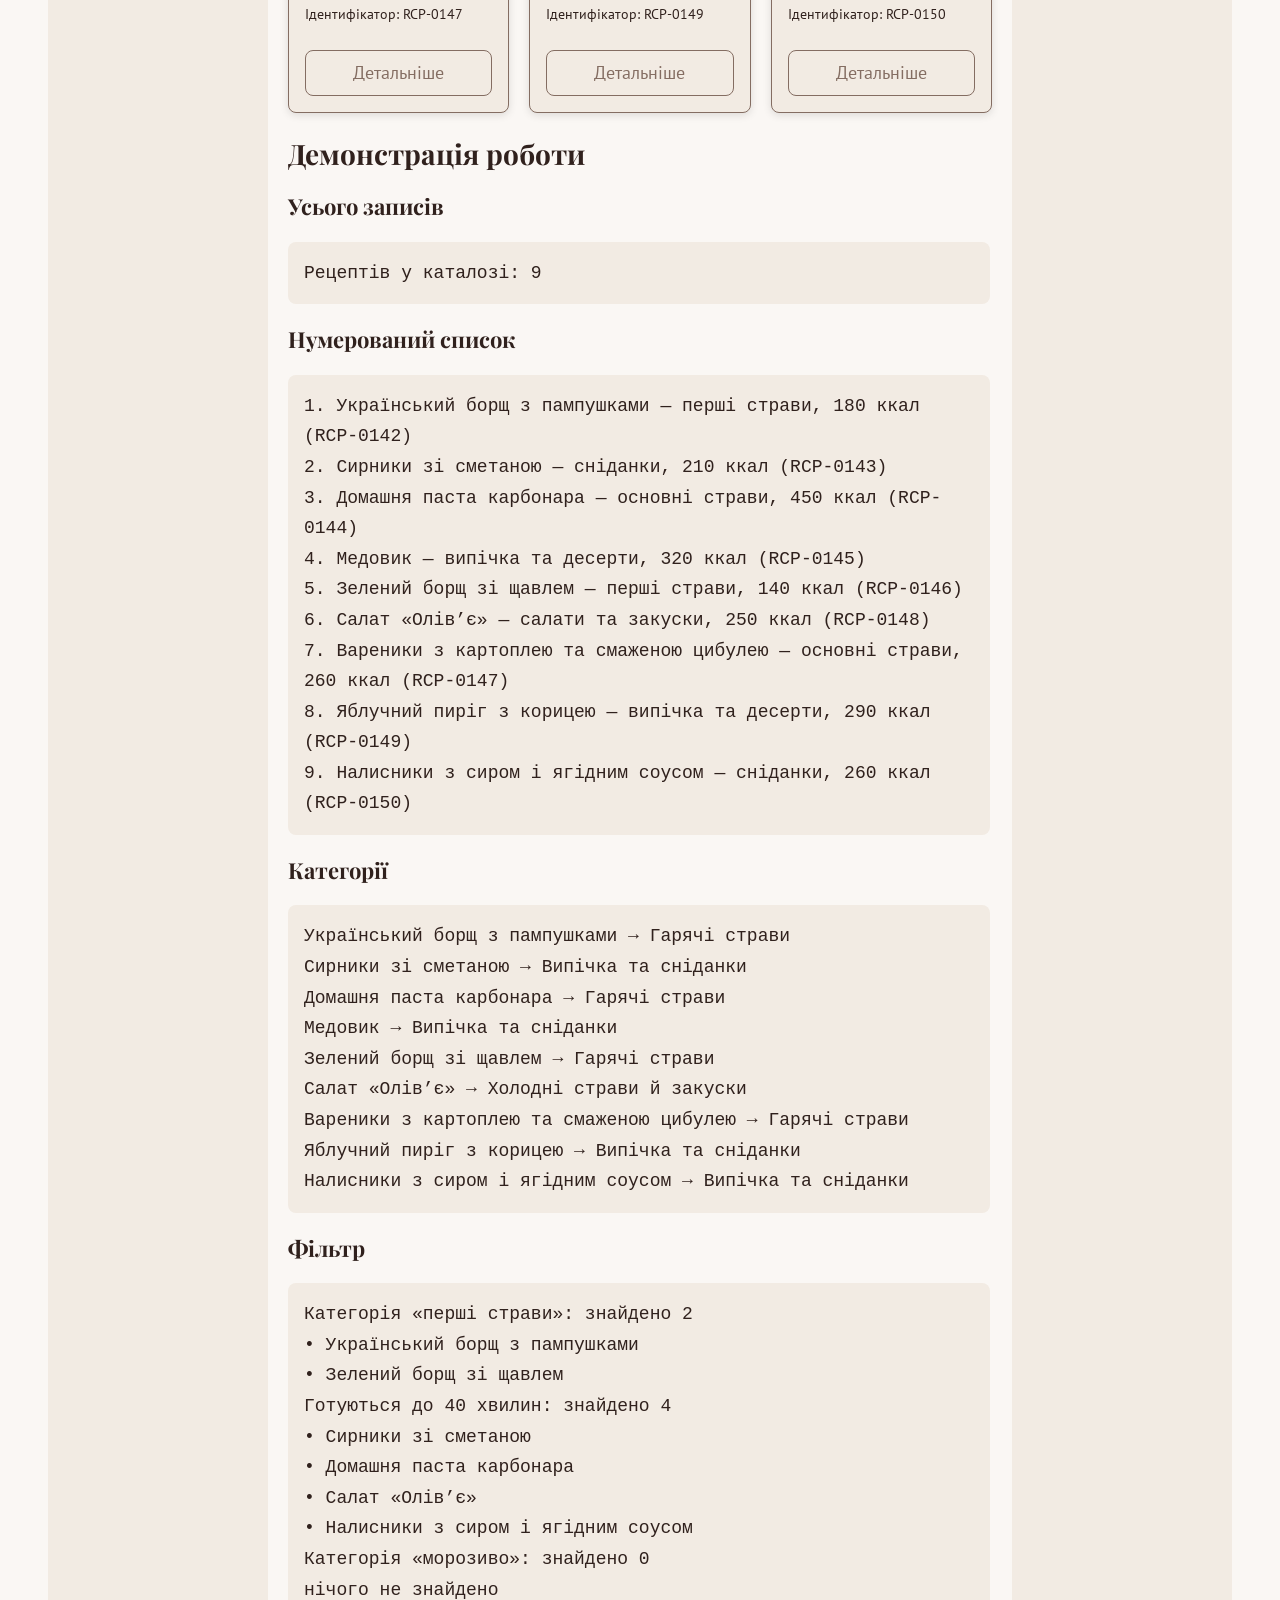
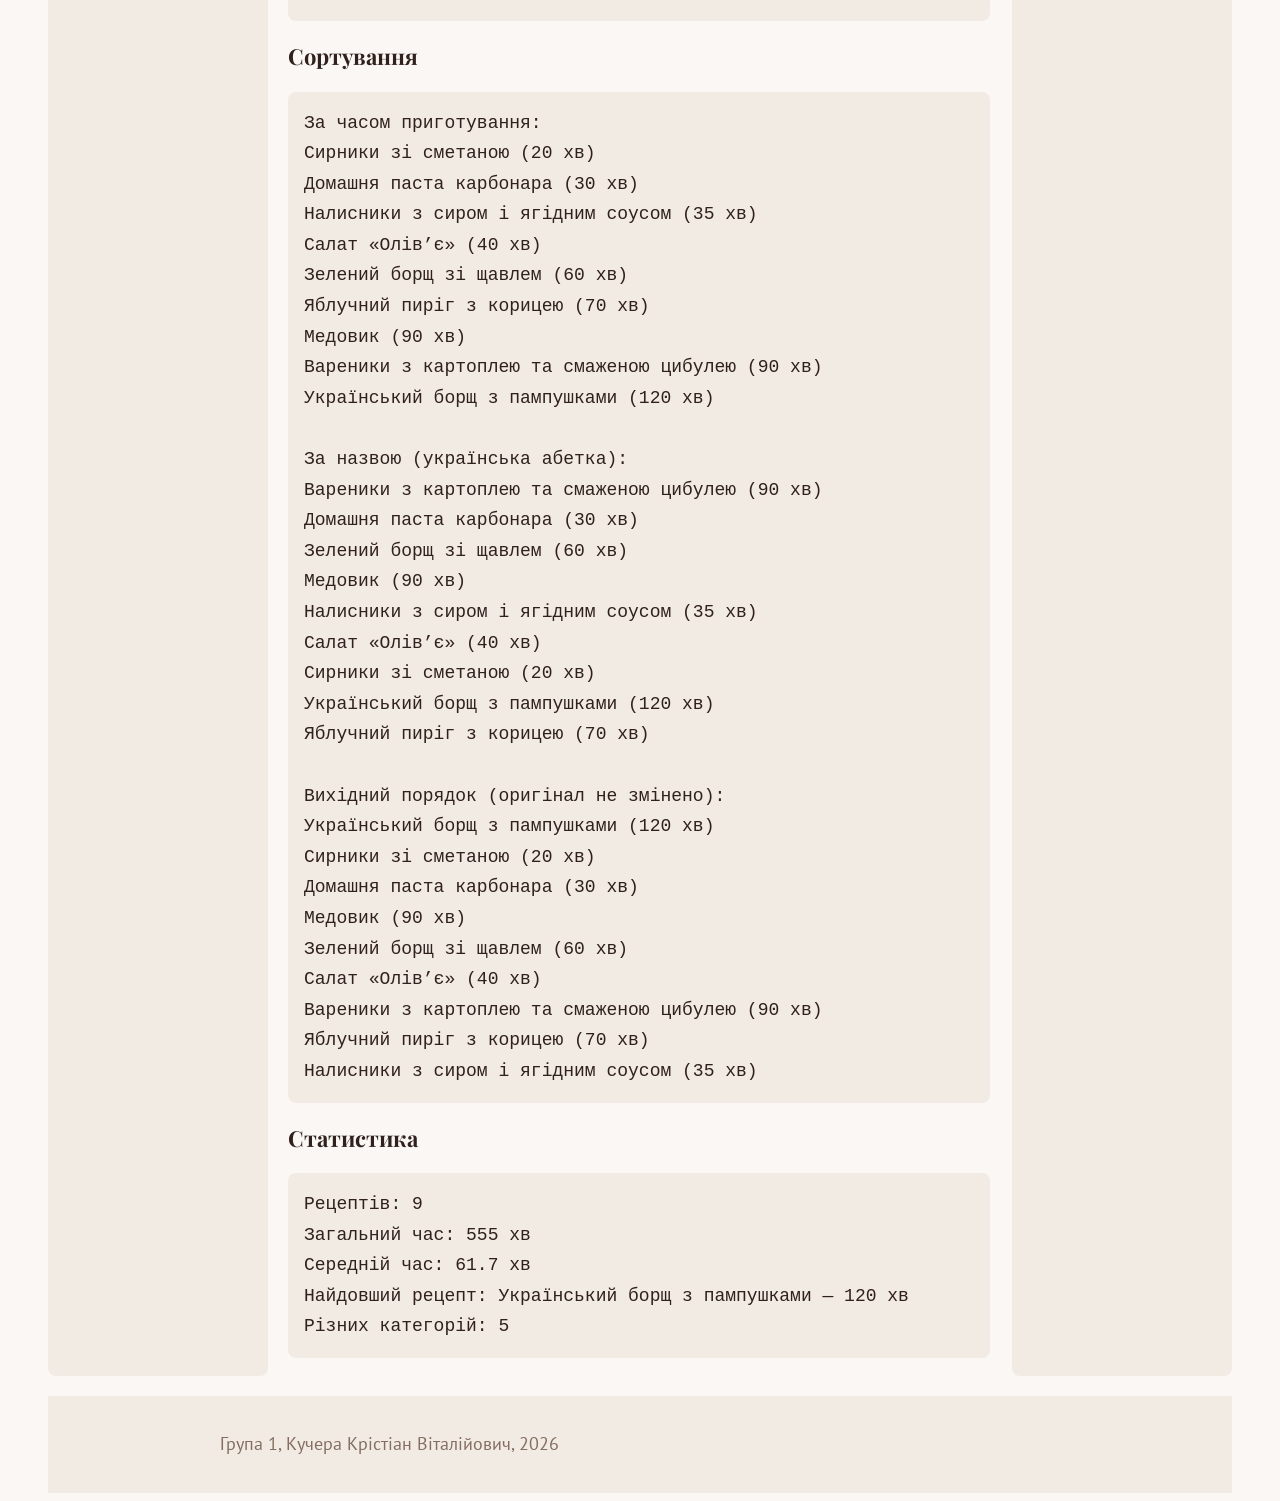
==== commit e69fd997: "LR9: перемикач теми поверх системної схеми" ====
--- a/catalog.html
+++ b/catalog.html
@@ -24,7 +24,7 @@
                 <li><a href="index.html#tips">Поради</a></li>
             </ul>
         </nav>
-        <button onclick="document.body.classList.toggle('dark-theme')">Тема</button>
+        <button id="theme" type="button" aria-pressed="false">🌙 Темна тема</button>
     </header>
 
     <div class="layout">
--- a/css/styles.css
+++ b/css/styles.css
@@ -712,11 +712,36 @@
     cursor: pointer;
 }
 
-.dark-theme {
-  --color-bg: #1b2631;
-  --color-surface: #22313f;
-  --color-text: #eaeded;
-  --color-accent: #5dade2;
+:root.dark-theme {
+    color-scheme: dark;
+    --color-brand: #512e1f;
+    --color-accent: #5dade2;
+    --color-bg: #1b2631;
+    --color-surface: #22313f;
+    --color-text: #eaeded;
+    --color-muted: #bdc3c7;
+}
+
+:root.light-theme {
+    color-scheme: light;
+    --color-brand: hsl(14 65% 32%);
+    --color-accent: hsl(38 85% 50%);
+    --color-bg: hsl(30 40% 97%);
+    --color-surface: hsl(30 35% 92%);
+    --color-text: hsl(15 25% 15%);
+    --color-muted: hsl(20 15% 45%);
+}
+
+@media (prefers-color-scheme: dark) {
+    :root:not(.dark-theme):not(.light-theme) {
+        color-scheme: dark;
+        --color-brand: #512e1f;
+        --color-accent: #5dade2;
+        --color-bg: #1b2631;
+        --color-surface: #22313f;
+        --color-text: #eaeded;
+        --color-muted: #bdc3c7;
+    }
 }
 
 
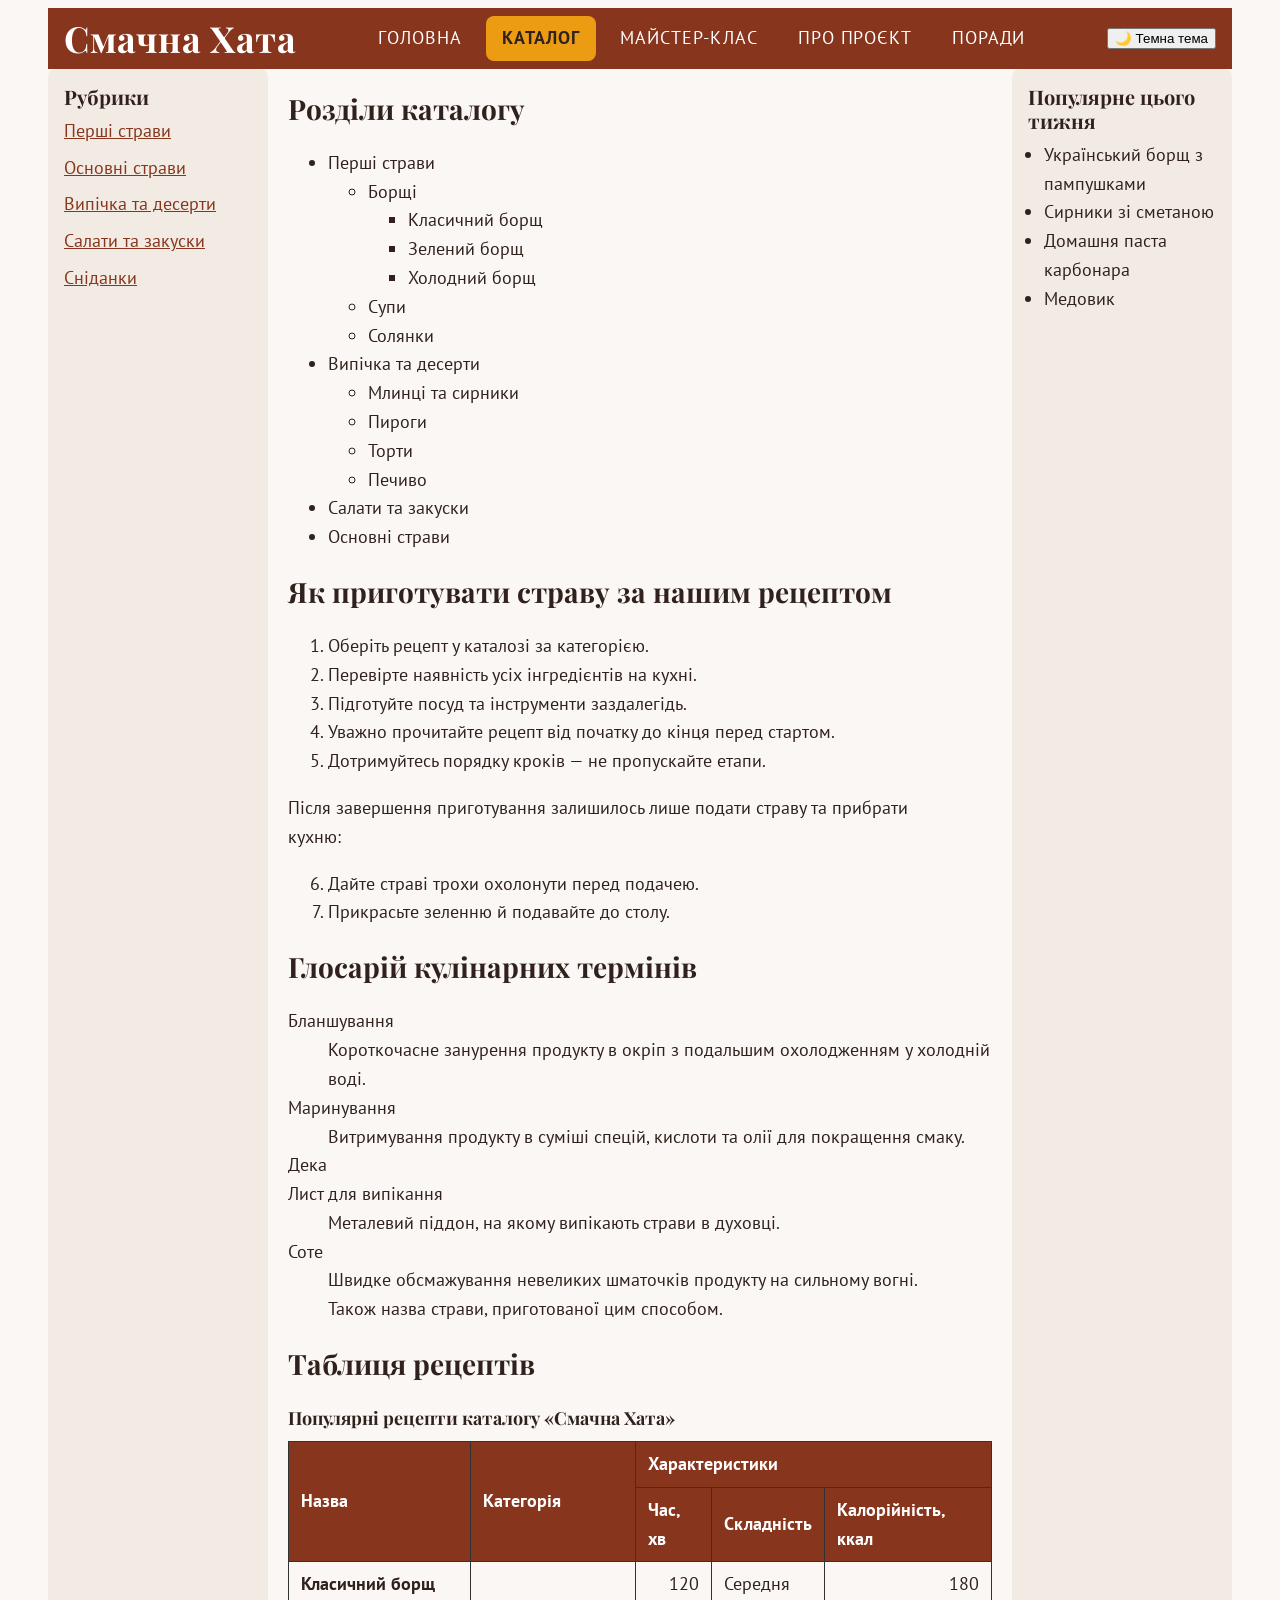
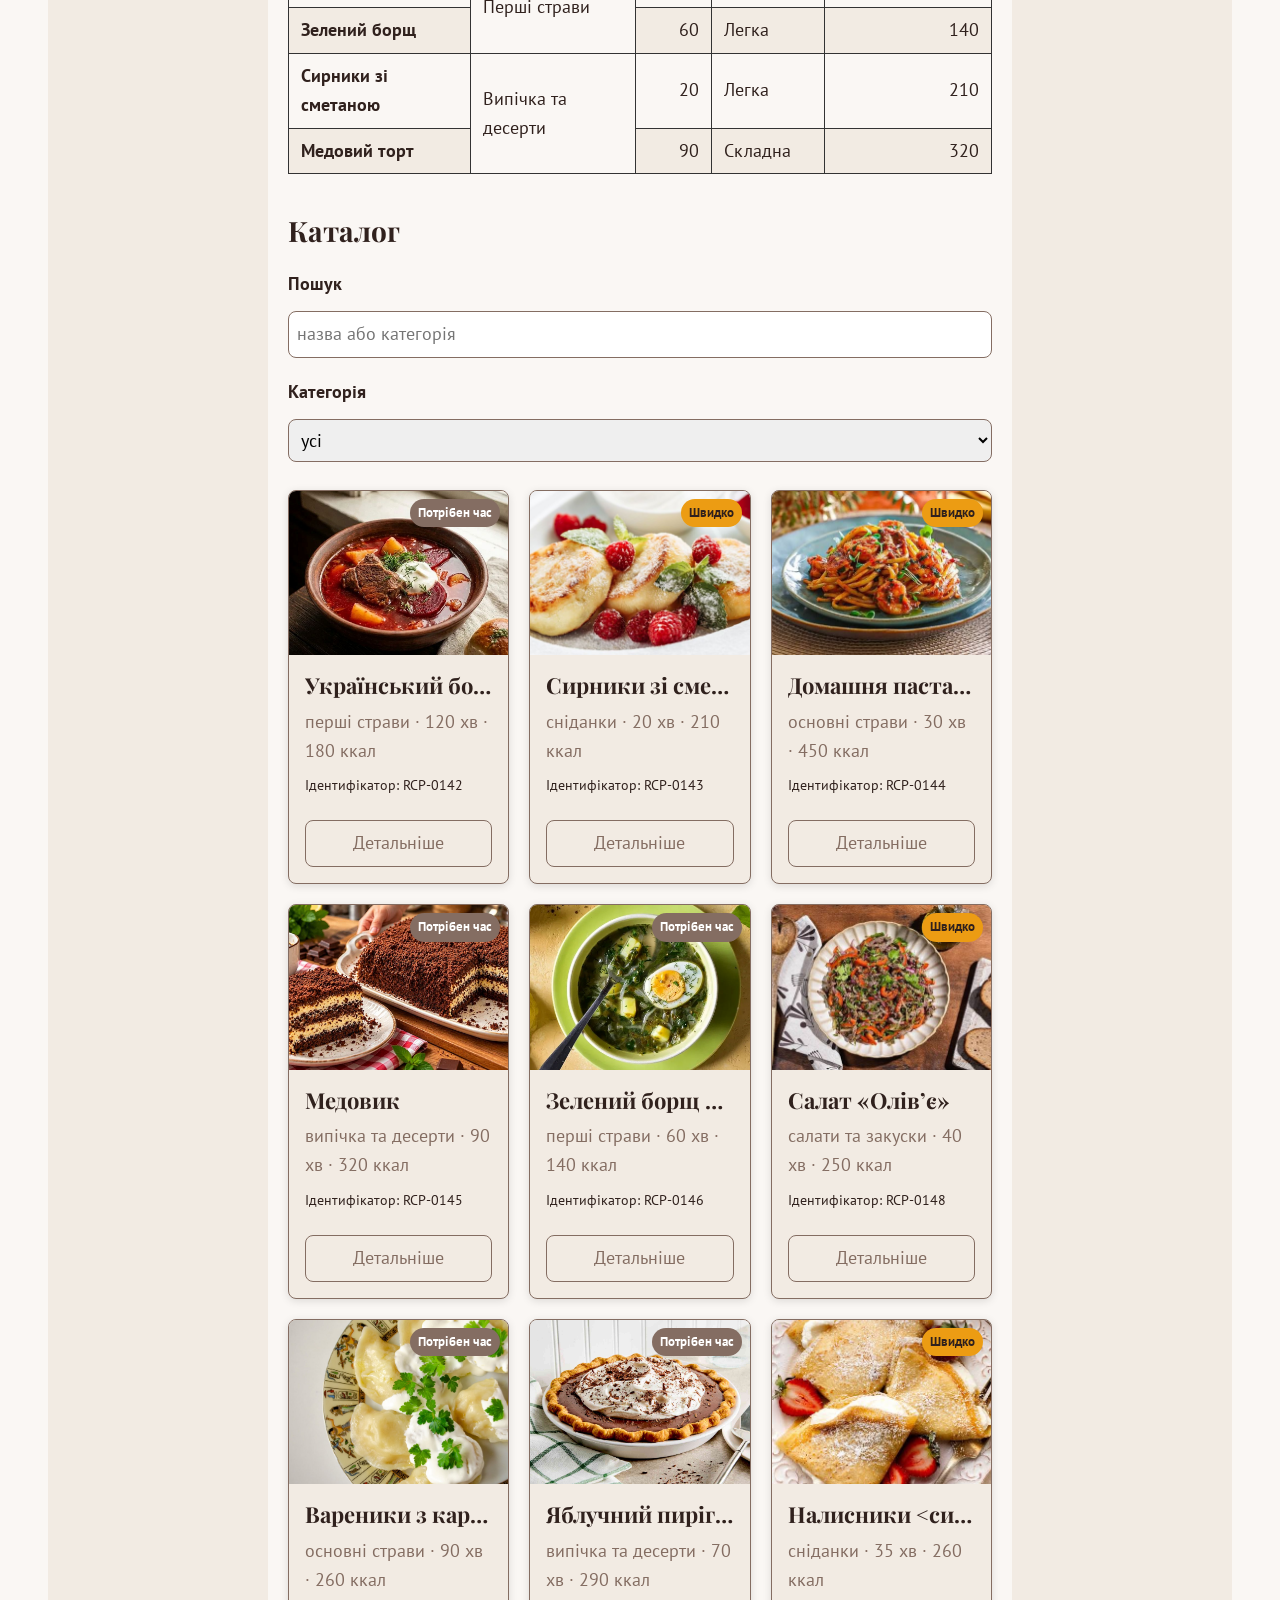
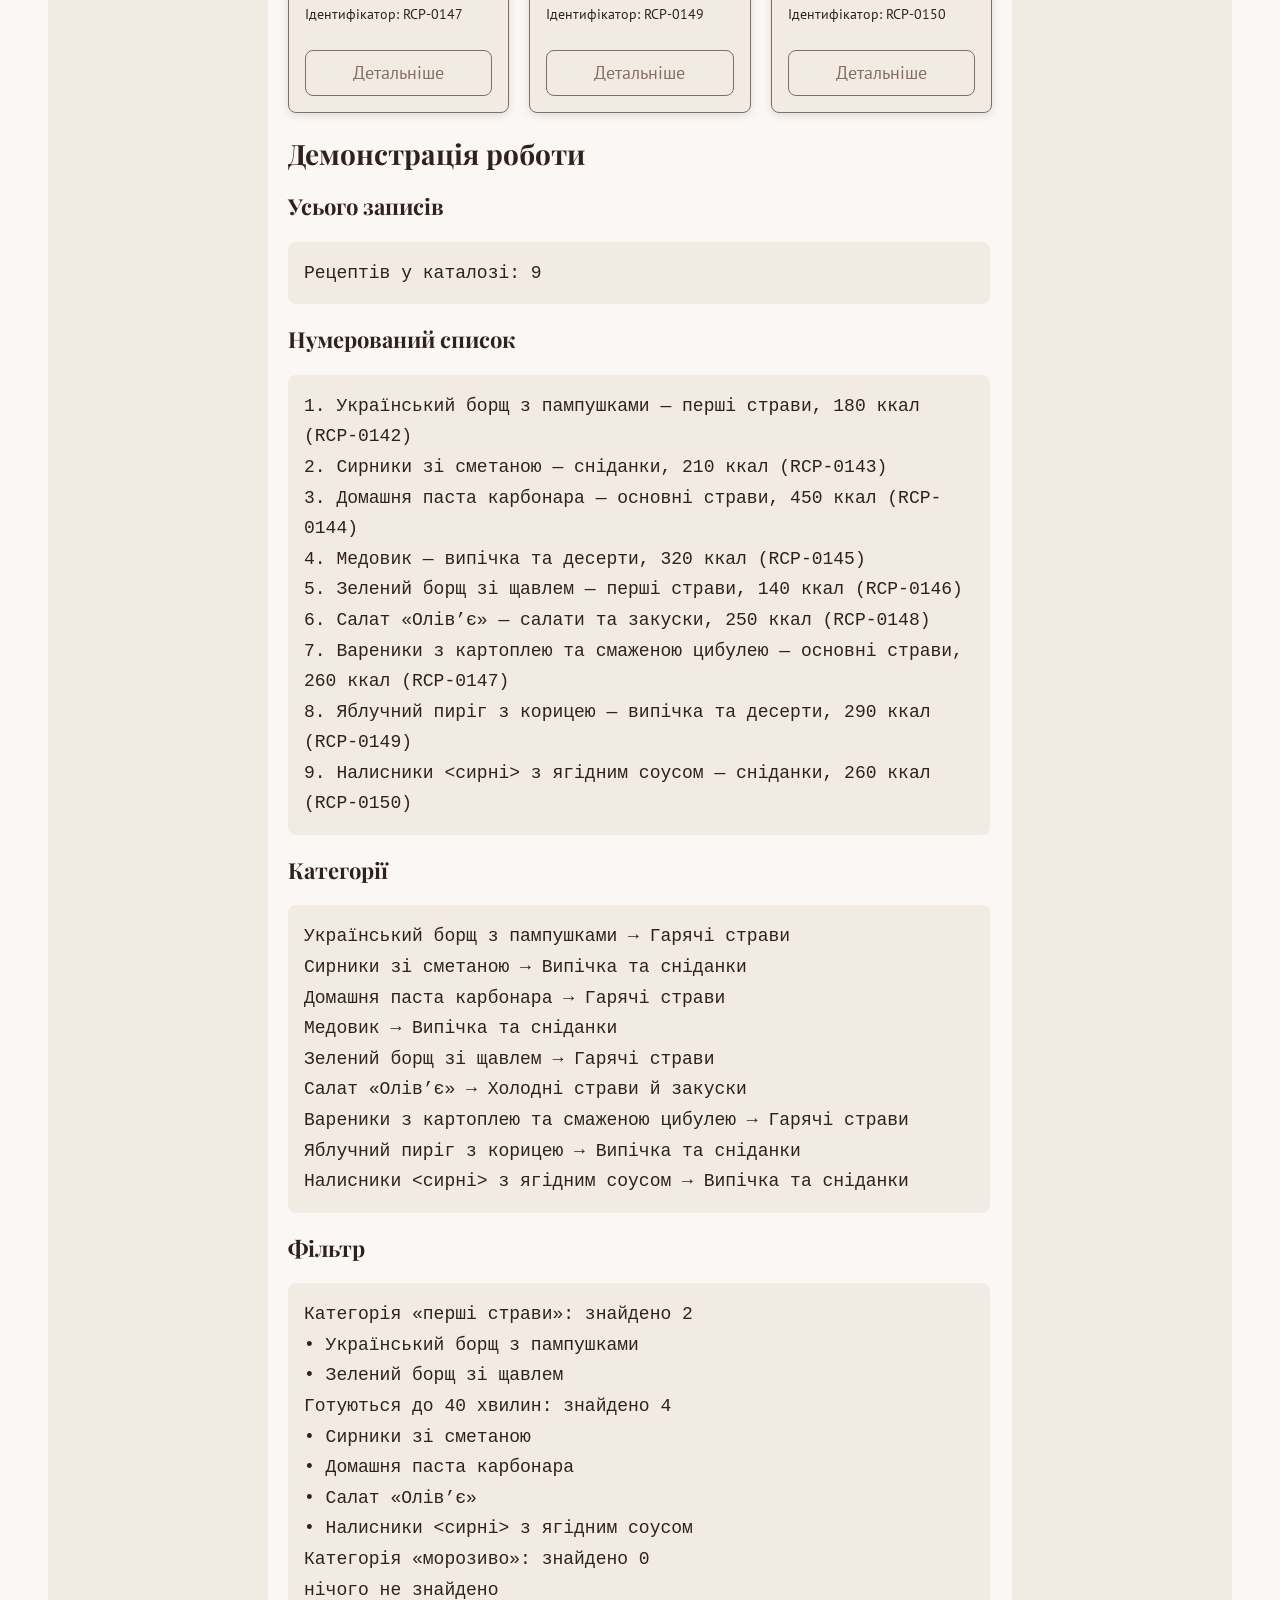
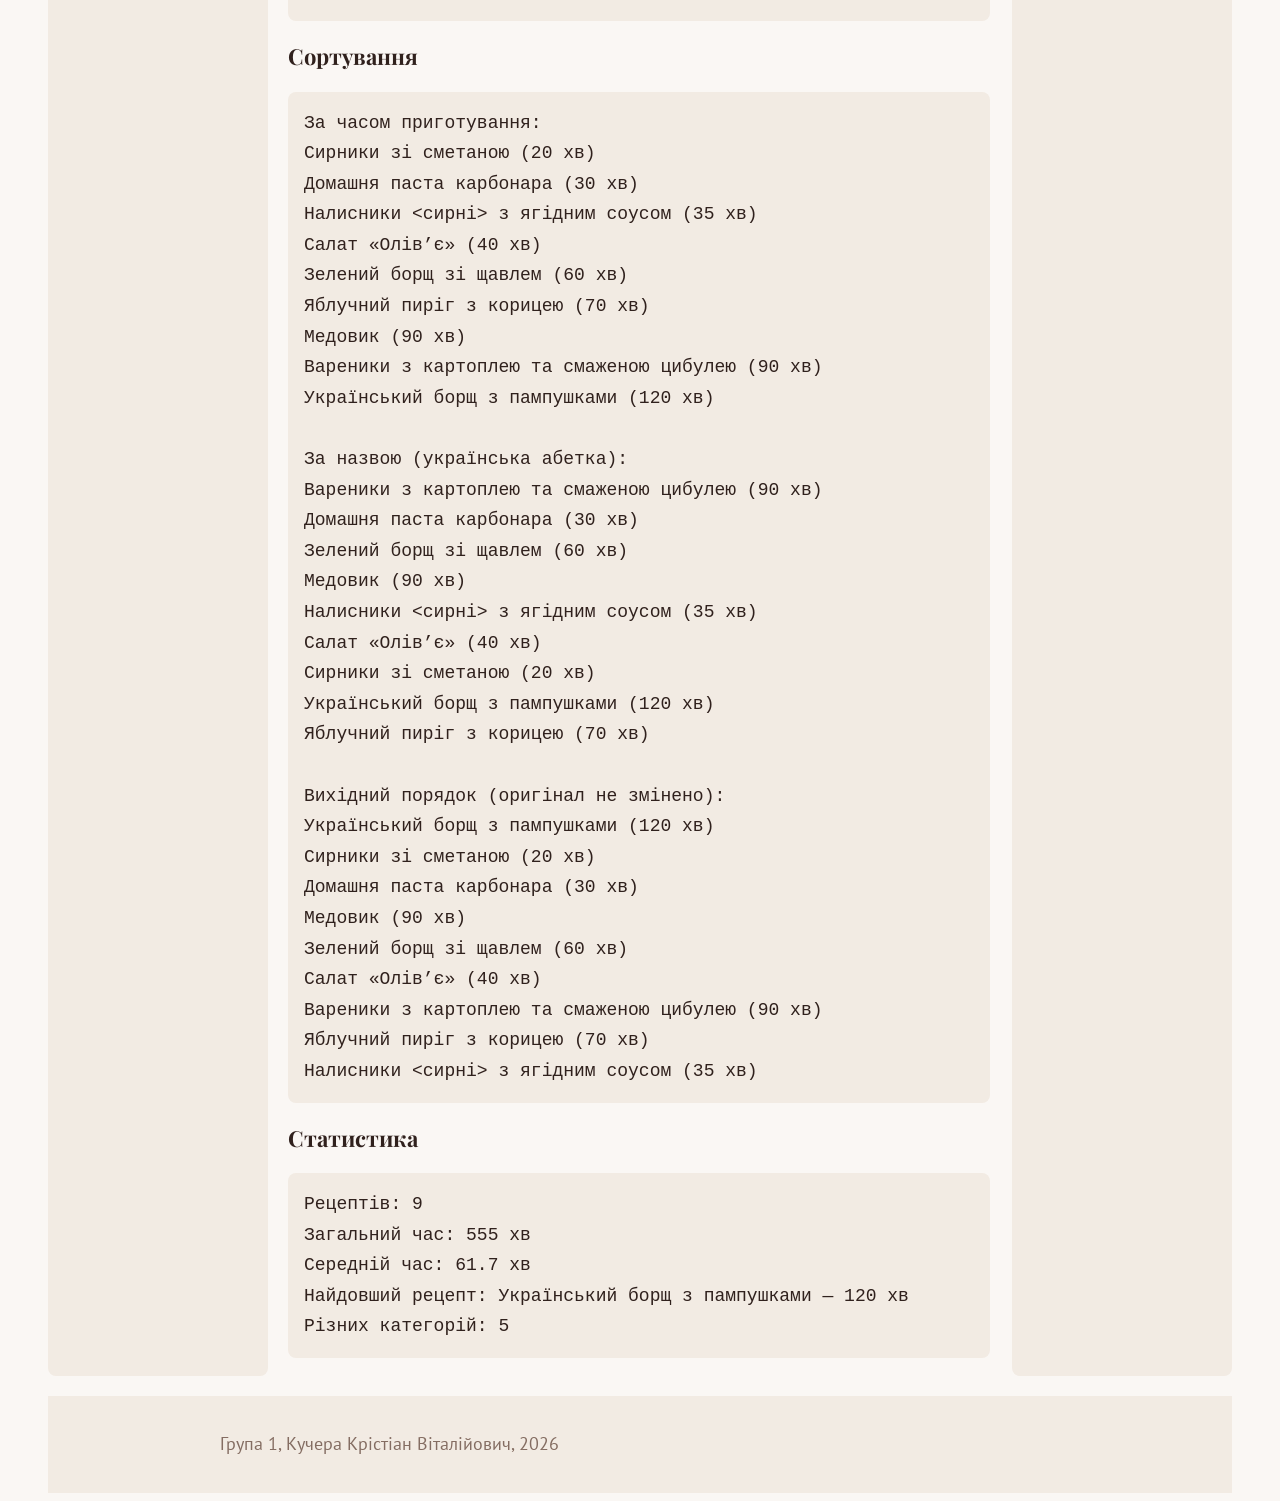
==== commit c77ae99a: "LR9: модальне вікно з делегуванням" ====
--- a/catalog.html
+++ b/catalog.html
@@ -1,4 +1,4 @@
-<!DOCTYPE html>
+﻿<!DOCTYPE html>
 <html lang="uk">
 
 <head>
@@ -160,15 +160,11 @@
                 </div>
             </section>
             <dialog id="details">
-                <h2>Український борщ з пампушками та салом</h2>
-                <p>Ідентифікатор: RCP-0142</p>
-                <ul>
-                    <li>Час приготування: 2 години</li>
-                    <li>Складність: середня</li>
-                    <li>Калорійність: 180 ккал на 100 г</li>
-                    <li>Подається зі сметаною та часниковими пампушками</li>
-                </ul>
-                <button id="closeDetails" type="button">Закрити</button>
+                <h3 id="d-title"></h3>
+                <p id="d-line1"></p>
+                <p id="d-line2"></p>
+                <p id="d-line3"></p>
+                <button id="d-close" type="button">Закрити</button>
             </dialog>
             <section class="catalog">
                 <h2>Каталог</h2>
@@ -193,26 +189,26 @@
                 <div class="cards" id="cards"></div>
             </section>
             <section class="demo" id="demo">
-            <h2>Демонстрація роботи</h2>
-
-            <h3>Усього записів</h3>
-            <p class="js-out" id="out-count"></p>
-
-            <h3>Нумерований список</h3>
-            <p class="js-out" id="out-numbered"></p>
-
-            <h3>Категорії</h3>
-            <p class="js-out" id="out-categories"></p>
-
-            <h3>Фільтр</h3>
-            <p class="js-out" id="out-filter"></p>
-
-            <h3>Сортування</h3>
-            <p class="js-out" id="out-sorted"></p>
-
-            <h3>Статистика</h3>
-            <p class="js-out" id="out-stats"></p>
-        </section>
+                <h2>Демонстрація роботи</h2>
+
+                <h3>Усього записів</h3>
+                <p class="js-out" id="out-count"></p>
+
+                <h3>Нумерований список</h3>
+                <p class="js-out" id="out-numbered"></p>
+
+                <h3>Категорії</h3>
+                <p class="js-out" id="out-categories"></p>
+
+                <h3>Фільтр</h3>
+                <p class="js-out" id="out-filter"></p>
+
+                <h3>Сортування</h3>
+                <p class="js-out" id="out-sorted"></p>
+
+                <h3>Статистика</h3>
+                <p class="js-out" id="out-stats"></p>
+            </section>
         </main>
 
         <aside class="layout__aside">
@@ -233,4 +229,4 @@
 
 </body>
 
-</html>
+</html>
--- a/css/styles.css
+++ b/css/styles.css
@@ -52,7 +52,7 @@
     --space-md: 1rem;
     --space-lg: 2rem;
     --card-width: 260px;
-        /* Макет */
+    /* Макет */
     --gap: 1.25rem;
     --min-col: 240px;
     --sidebar: 220px;
@@ -491,10 +491,15 @@
     border-radius: 999px;
 }
 
+.card__badge--out {
+    background-color: var(--color-muted);
+    color: white;
+}
+
 /* z-index працює лише на елементах з position, тому шапці потрібні обидва:
    sticky її прилипає, а z-index тримає над картками, у яких теж є position.
    Пишемо body > header, щоб не зробити липкими header усередині статей. */
-body > header {
+body>header {
     padding: var(--space-sm) var(--space-md);
     background-color: var(--color-brand);
 }
@@ -502,14 +507,14 @@
 /* На телефоні відкрите меню займало б пів екрана, тому шапка
    стає липкою з планшета */
 @media (min-width: 768px) {
-    body > header {
+    body>header {
         position: sticky;
         top: 0;
         z-index: 10;
     }
 }
 
-main > img {
+main>img {
     display: block;
     max-width: 100%;
     height: auto;
@@ -550,7 +555,8 @@
     display: grid;
     gap: var(--gap);
     grid-template-columns: 1fr;
-    grid-template-rows: auto 1fr auto auto; /* росте main, щоб футер стояв унизу */
+    grid-template-rows: auto 1fr auto auto;
+    /* росте main, щоб футер стояв унизу */
     grid-template-areas:
         "nav"
         "main"
@@ -587,7 +593,8 @@
 
 .layout__main {
     grid-area: main;
-    min-width: 0; /* без цього широка таблиця розпирала б середню колонку */
+    min-width: 0;
+    /* без цього широка таблиця розпирала б середню колонку */
 }
 
 .layout__aside {
@@ -596,7 +603,8 @@
 
 .layout__footer {
     grid-area: foot;
-    margin-top: 0; /* відступ зверху вже дає gap сітки */
+    margin-top: 0;
+    /* відступ зверху вже дає gap сітки */
 }
 
 /* Бічні колонки */
@@ -634,8 +642,10 @@
     display: flex;
     flex-direction: column;
     min-height: 100vh;
-    width: min(100%, 1200px); /* макет не розтягується на широких моніторах */
-    margin: 0 auto;           /* і стоїть по центру */
+    width: min(100%, 1200px);
+    /* макет не розтягується на широких моніторах */
+    margin: 0 auto;
+    /* і стоїть по центру */
     padding: var(--space-sm);
 }
 
@@ -828,13 +838,25 @@
 
 /* ===== Анімація появи модалки ===== */
 @keyframes fade {
-    from { opacity: 0; }
-    to   { opacity: 1; }
+    from {
+        opacity: 0;
+    }
+
+    to {
+        opacity: 1;
+    }
 }
 
 @keyframes pop {
-    from { opacity: 0; transform: translateY(24px) scale(0.96); }
-    to   { opacity: 1; transform: translateY(0) scale(1); }
+    from {
+        opacity: 0;
+        transform: translateY(24px) scale(0.96);
+    }
+
+    to {
+        opacity: 1;
+        transform: translateY(0) scale(1);
+    }
 }
 
 /* both = backwards + forwards: до початку анімації елемент стоїть у стані
@@ -876,7 +898,9 @@
 }
 
 @keyframes spin {
-    to { transform: rotate(360deg); }
+    to {
+        transform: rotate(360deg);
+    }
 }
 
 /* ===== Повага до prefers-reduced-motion ===== */
@@ -885,6 +909,7 @@
    !important тут виправданий: правило має перебити будь-яку тривалість у
    будь-якому компоненті, а перелічувати їх усі й підтримувати список ніхто не буде. */
 @media (prefers-reduced-motion: reduce) {
+
     *,
     *::before,
     *::after {
@@ -897,6 +922,7 @@
 
 /* Тонше правило для картки: замість руху лишаємо безпечний відгук рамкою */
 @media (prefers-reduced-motion: reduce) {
+
     .cards .card:hover,
     .cards .card:focus-within {
         transform: none;
@@ -920,6 +946,7 @@
     border-radius: var(--radius);
     line-height: 1.7;
 }
+
 /* ===== Демонстрація: схлопування відступів ===== */
 /* Схлопування вертикальних відступів (margin collapse).
    Якщо розкоментувати блок нижче, відстань між абзацами .card__meta
@@ -955,6 +982,7 @@
 }
 
 @media (max-width: 480px) {
+
     .controls input,
     .controls select {
         flex: 1 1 100%;
@@ -988,4 +1016,4 @@
 
 .toast[hidden] {
     display: none;
-}
+}
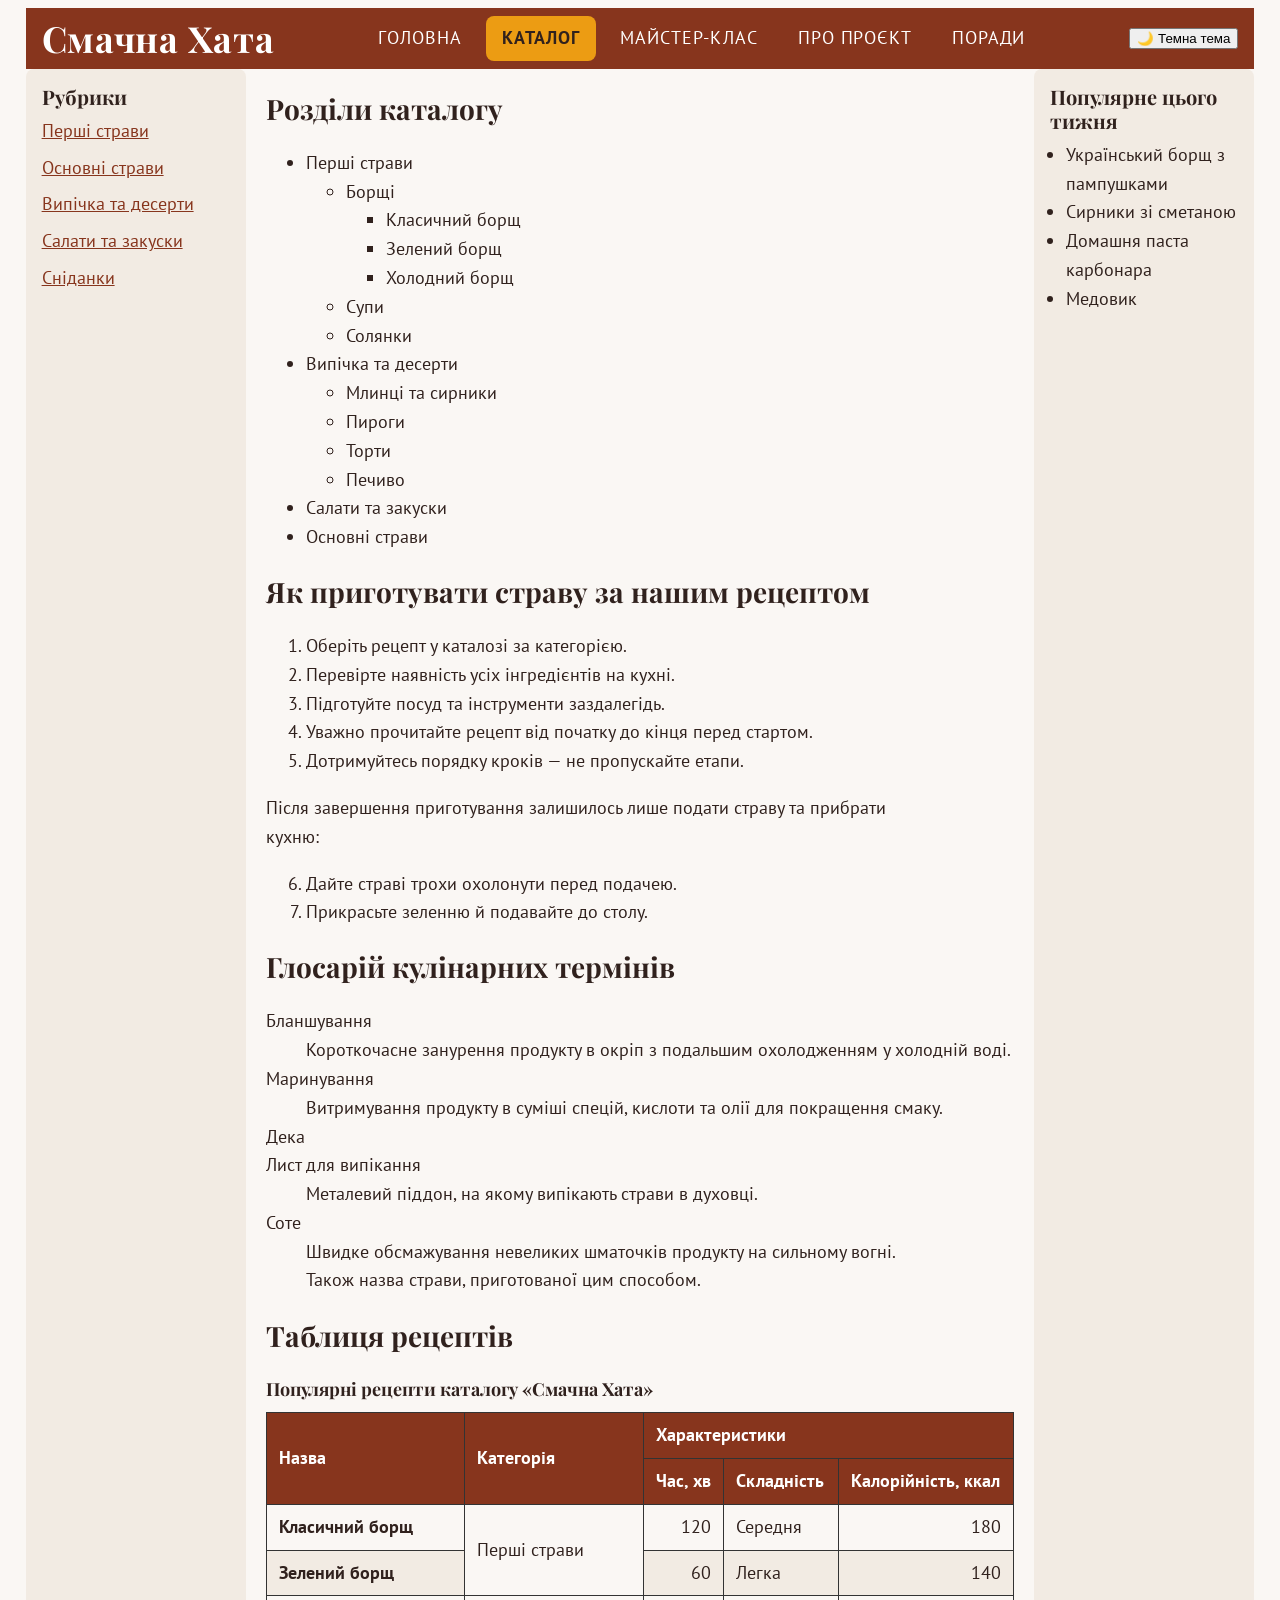
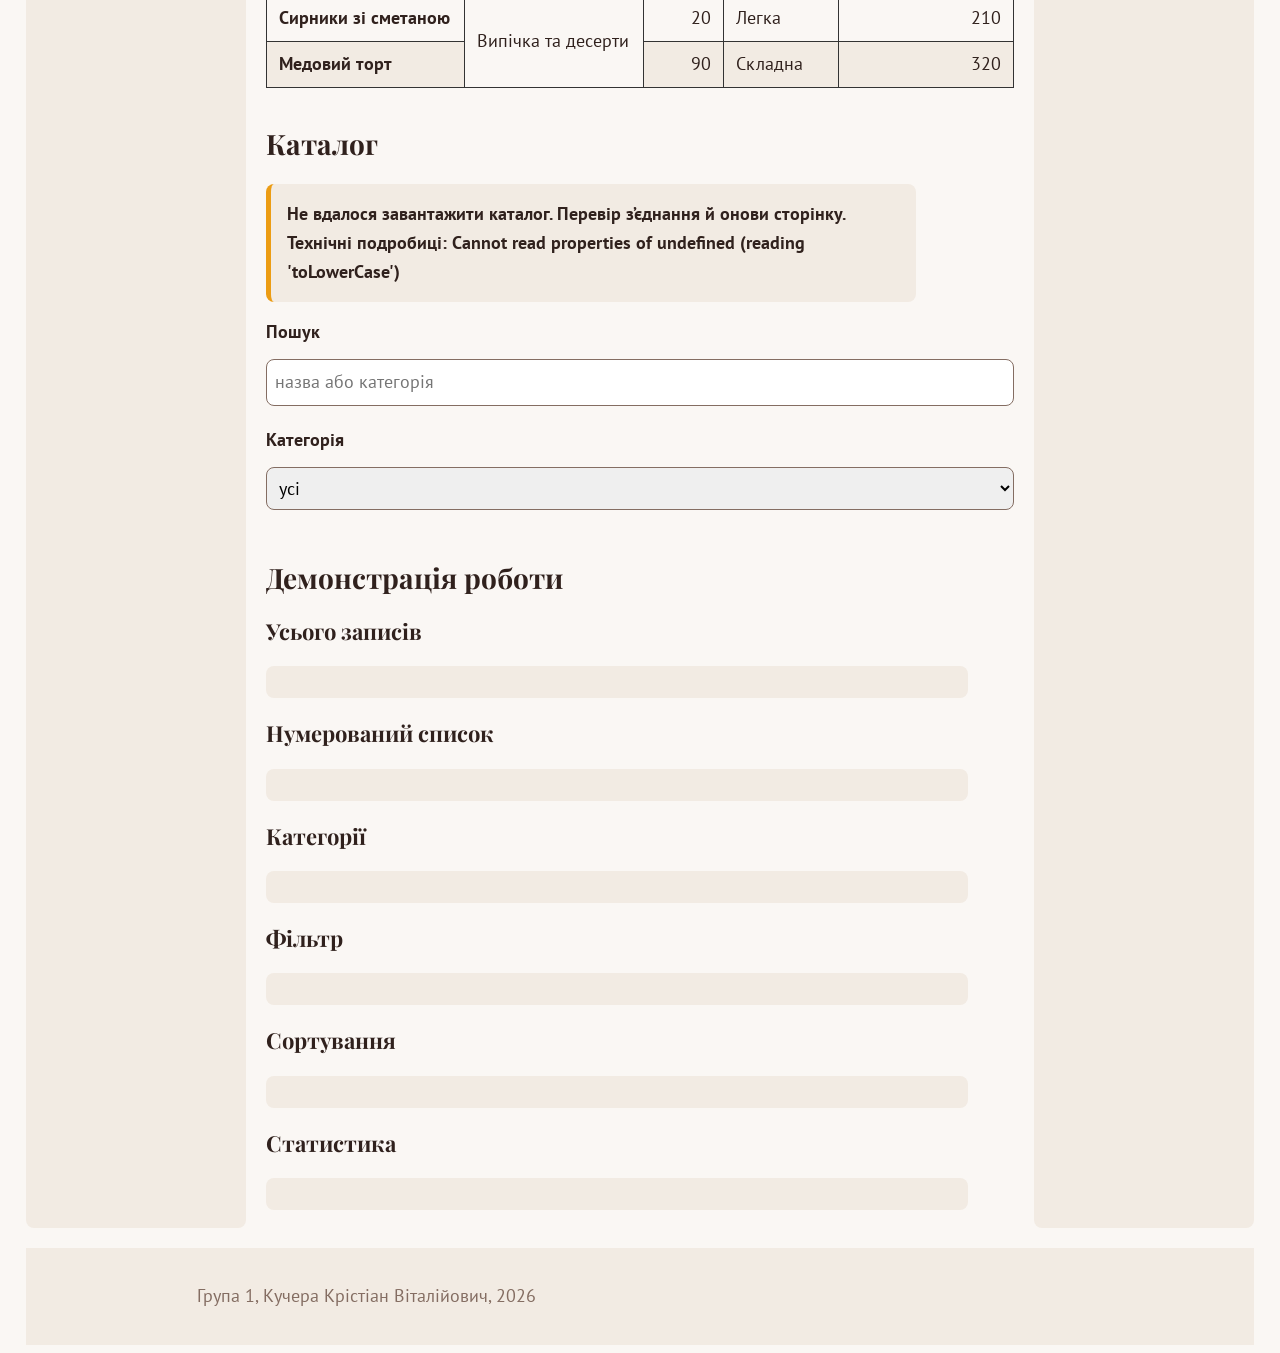
==== commit fb644263: "LR10: спінер у finally і повідомлення про помилку завантаження" ====
--- a/catalog.html
+++ b/catalog.html
@@ -172,6 +172,7 @@
                     <div class="spinner" aria-hidden="true"></div>
                     <p>Завантажуємо каталог…</p>
                 </div>
+                <p id="load-error" class="load-error" role="alert" hidden></p>
                 <div class="controls">
                     <label for="q">Пошук</label>
                     <input type="search" id="q" placeholder="назва або категорія">
@@ -229,4 +230,4 @@
 
 </body>
 
-</html>+</html>
--- a/css/styles.css
+++ b/css/styles.css
@@ -1016,4 +1016,29 @@
 
 .toast[hidden] {
     display: none;
-}+}
+
+.load-error {
+    margin-block: var(--space-md);
+    padding: var(--space-md);
+    color: var(--color-text);
+    background-color: var(--color-surface);
+    border-left: 0.35rem solid var(--color-accent);
+    border-radius: var(--radius);
+    font-weight: 700;
+}
+
+/* BEGIN: розширений макет сторінки — цей блок можна прибрати для відкату */
+body {
+    width: 100%;
+    max-width: none;
+    margin-inline: 0;
+    padding-inline: clamp(0.5rem, 2vw, 2rem);
+}
+
+@media (min-width: 1280px) {
+    :root {
+        --sidebar: clamp(220px, 16vw, 300px);
+    }
+}
+/* END: розширений макет сторінки */
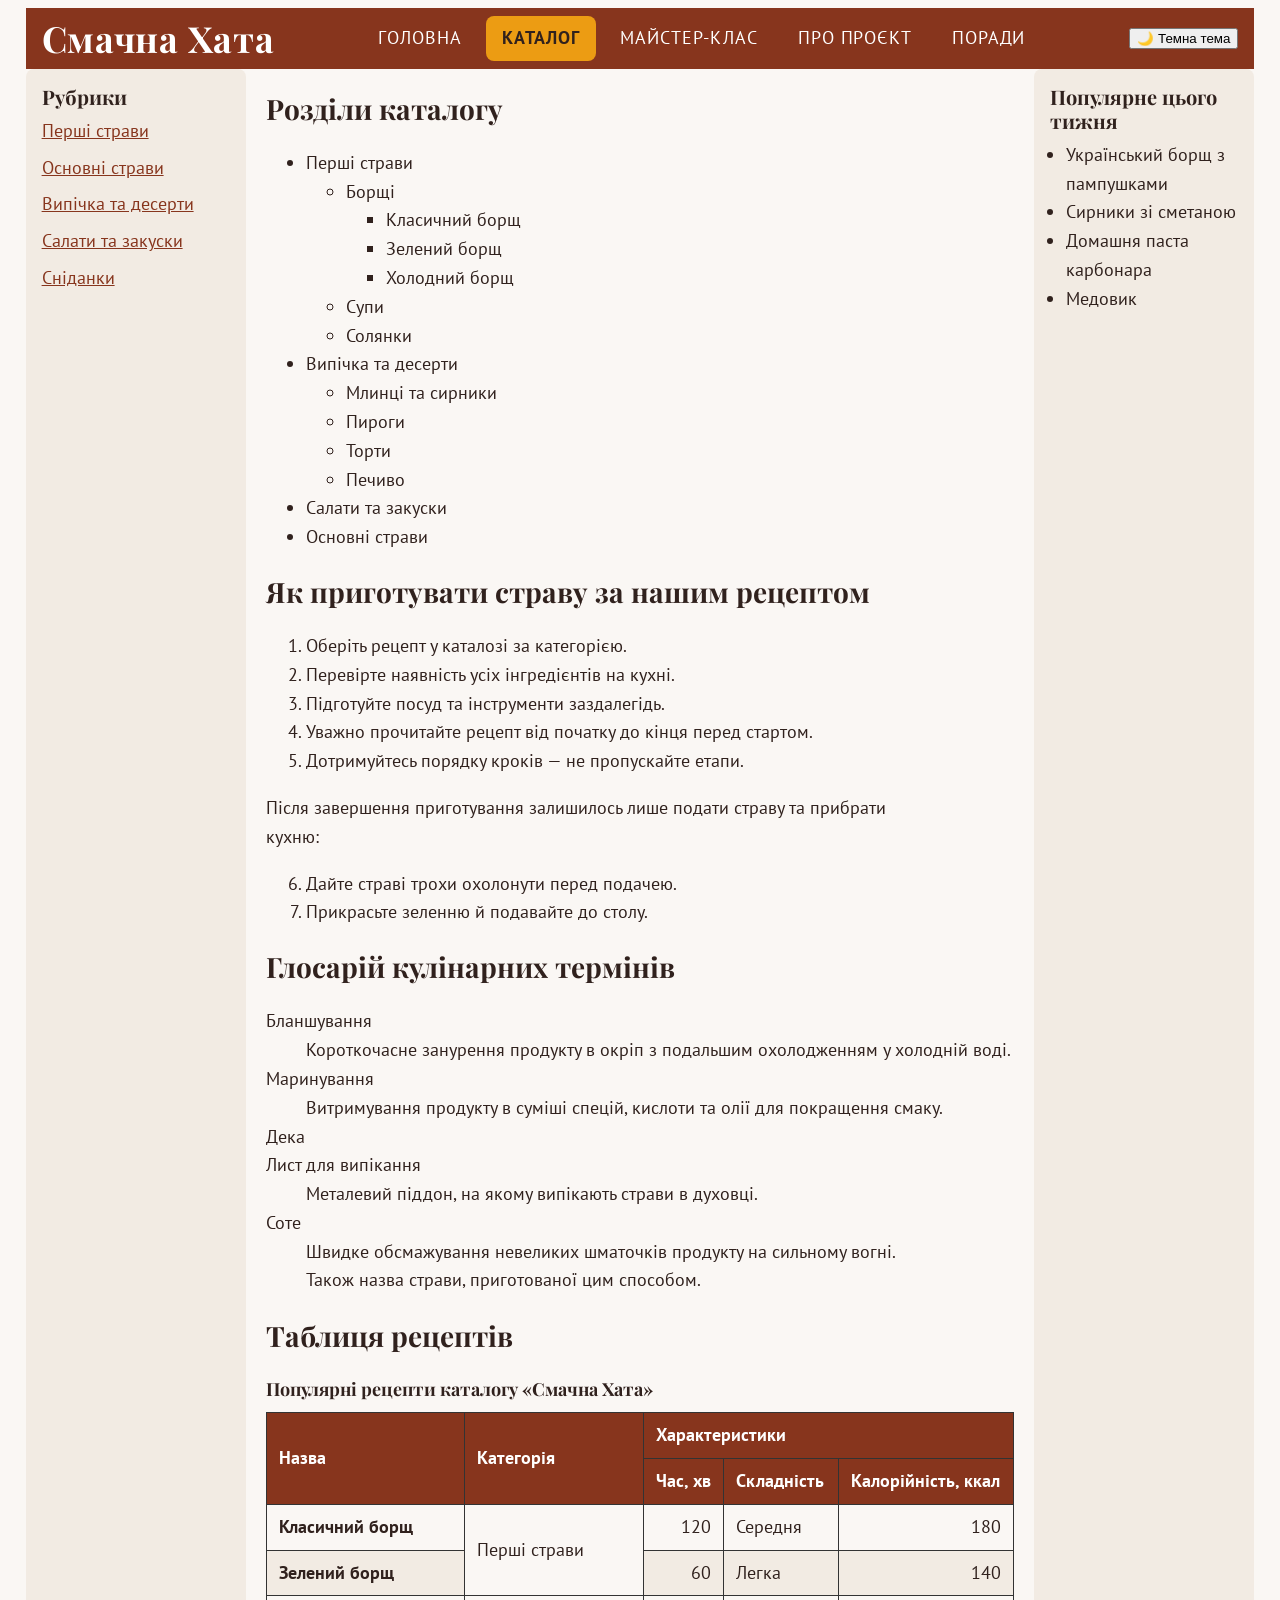
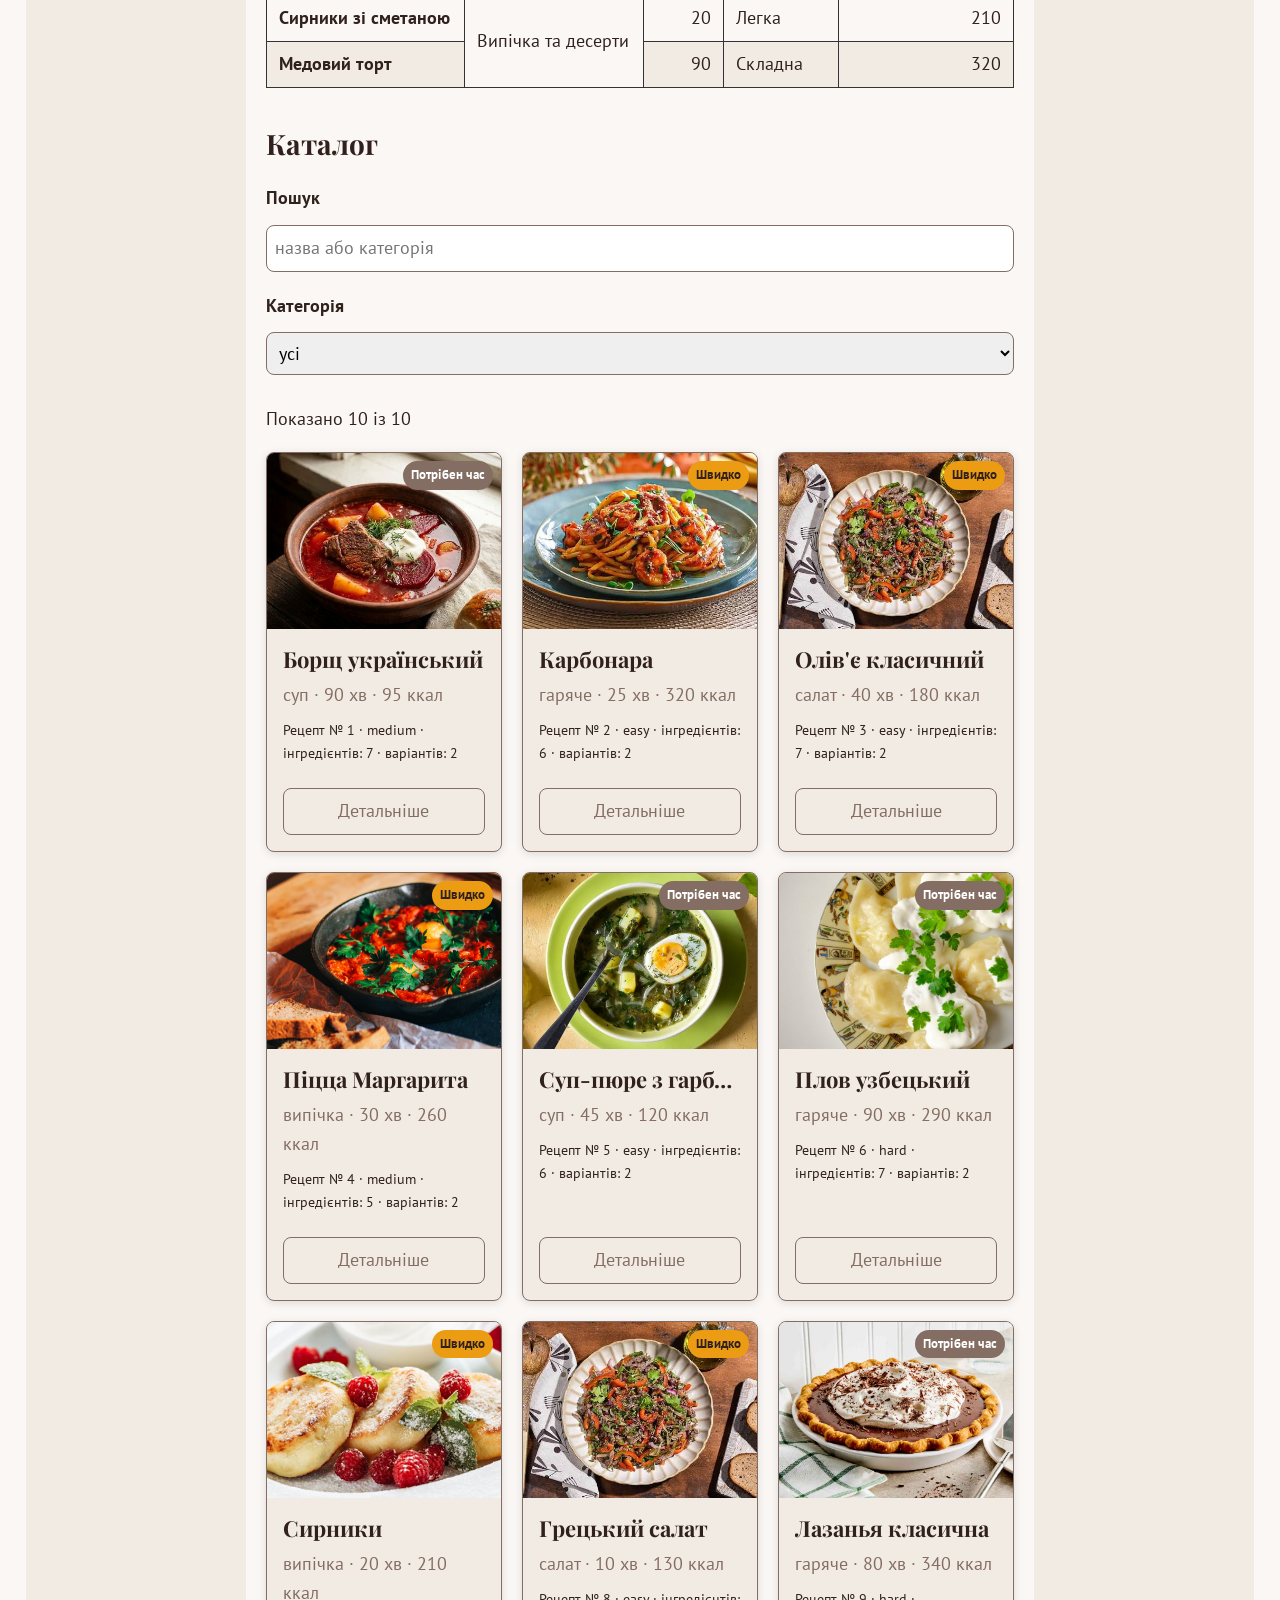
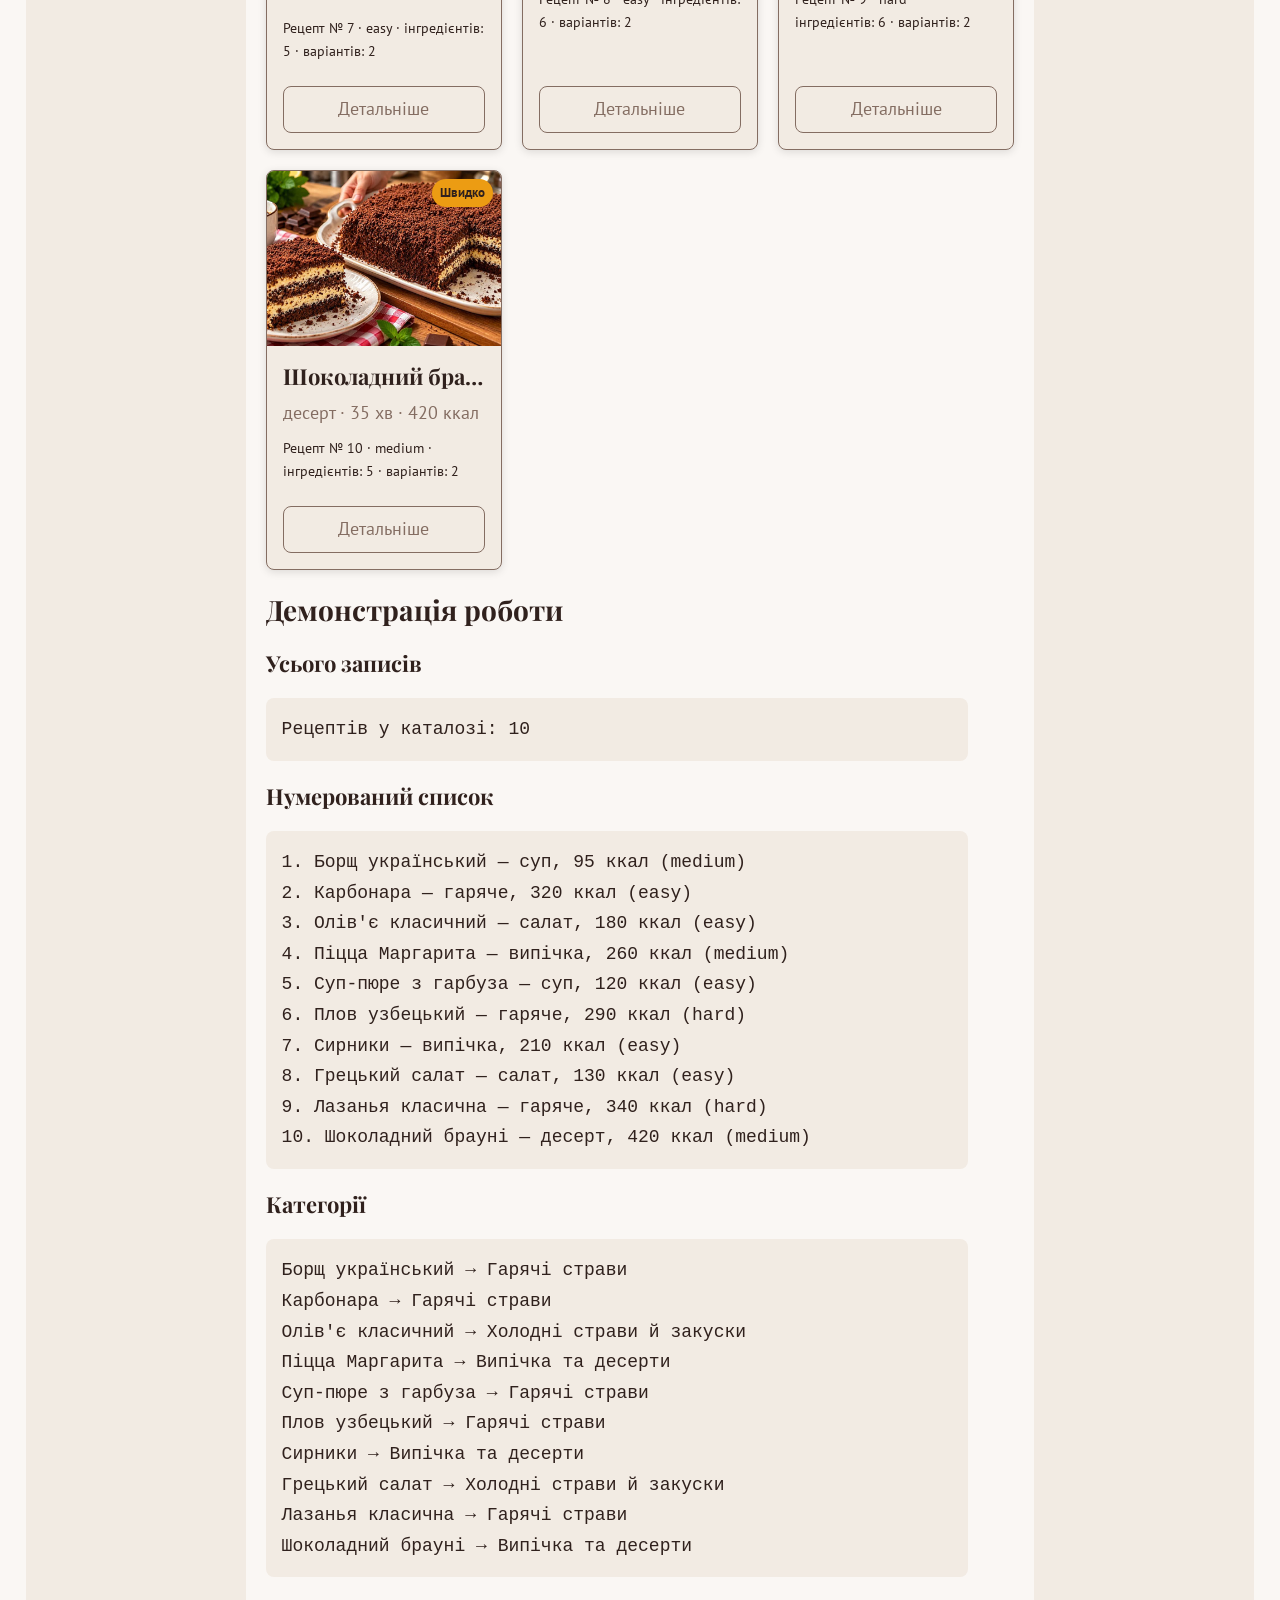
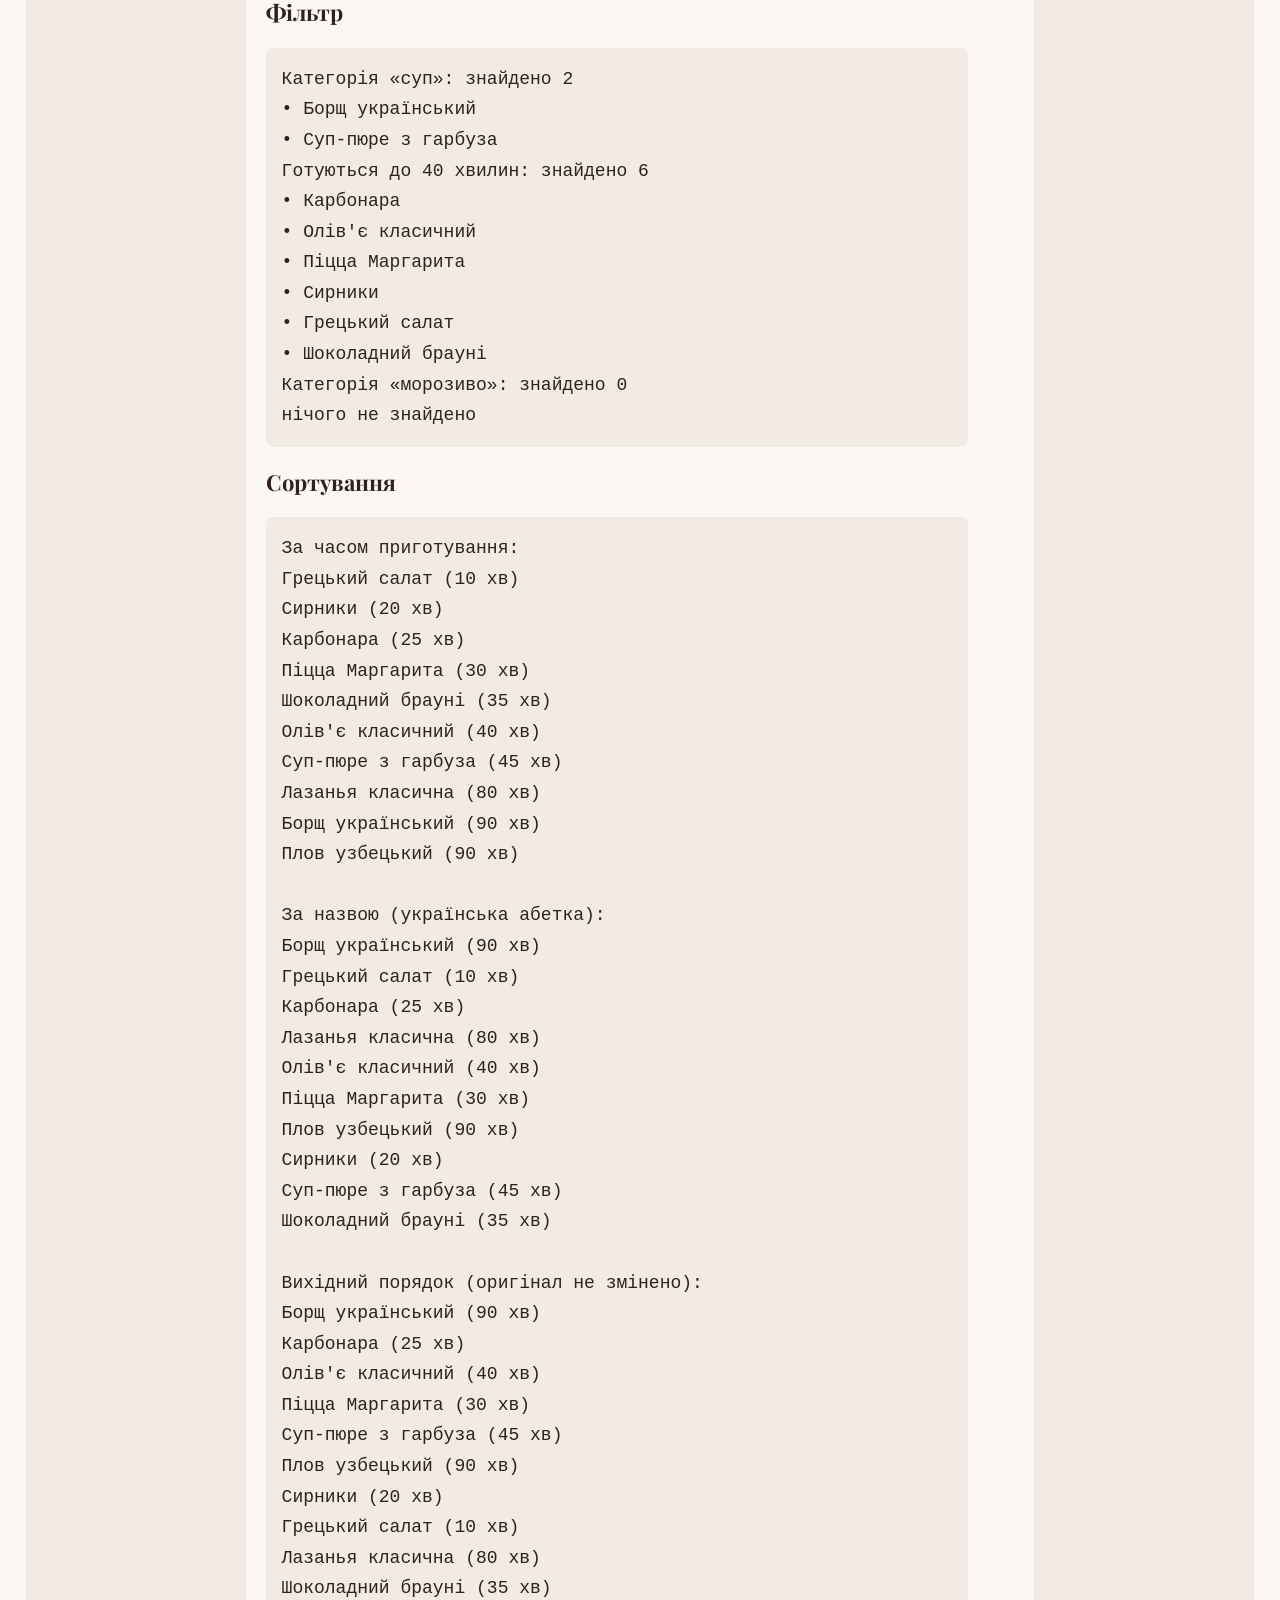
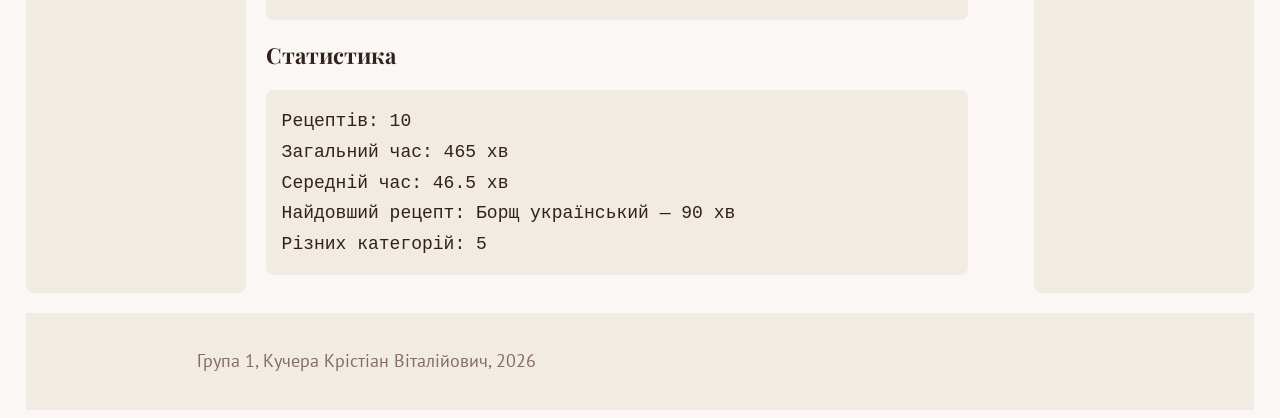
==== commit 709f4ab1: "LR10: рендер десяти карток з data.json і лічильник" ====
--- a/catalog.html
+++ b/catalog.html
@@ -187,6 +187,7 @@
                     </select>
                 </div>
                 <p id="empty" class="empty" hidden>Нічого не знайдено. Спробуйте інший запит.</p>
+                <p id="count" class="results-count">Показано 0 із 10</p>
                 <div class="cards" id="cards"></div>
             </section>
             <section class="demo" id="demo">
--- a/css/styles.css
+++ b/css/styles.css
@@ -742,19 +742,6 @@
     --color-muted: hsl(20 15% 45%);
 }
 
-@media (prefers-color-scheme: dark) {
-    :root:not(.dark-theme):not(.light-theme) {
-        color-scheme: dark;
-        --color-brand: #512e1f;
-        --color-accent: #5dade2;
-        --color-bg: #1b2631;
-        --color-surface: #22313f;
-        --color-text: #eaeded;
-        --color-muted: #bdc3c7;
-    }
-}
-
-
 .site-header #menu {
     display: none;
     flex: 1 1 100%;
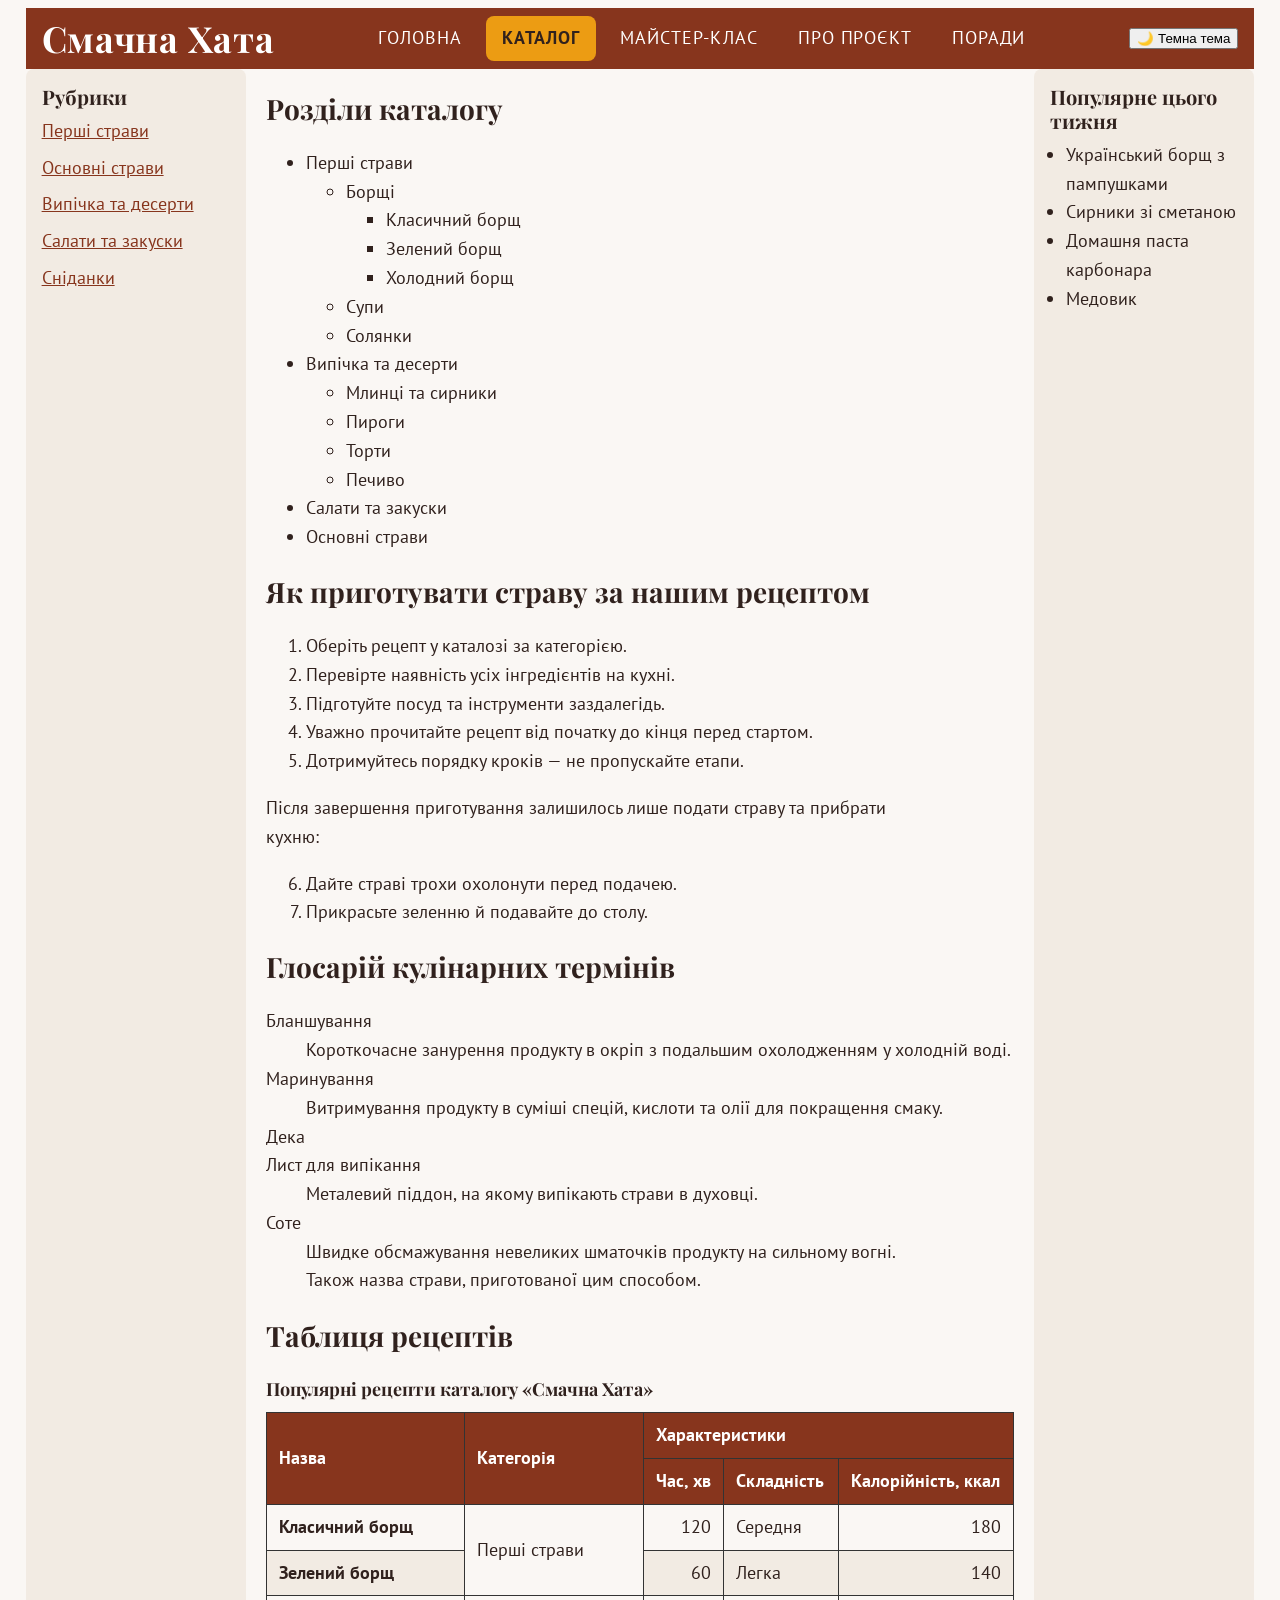
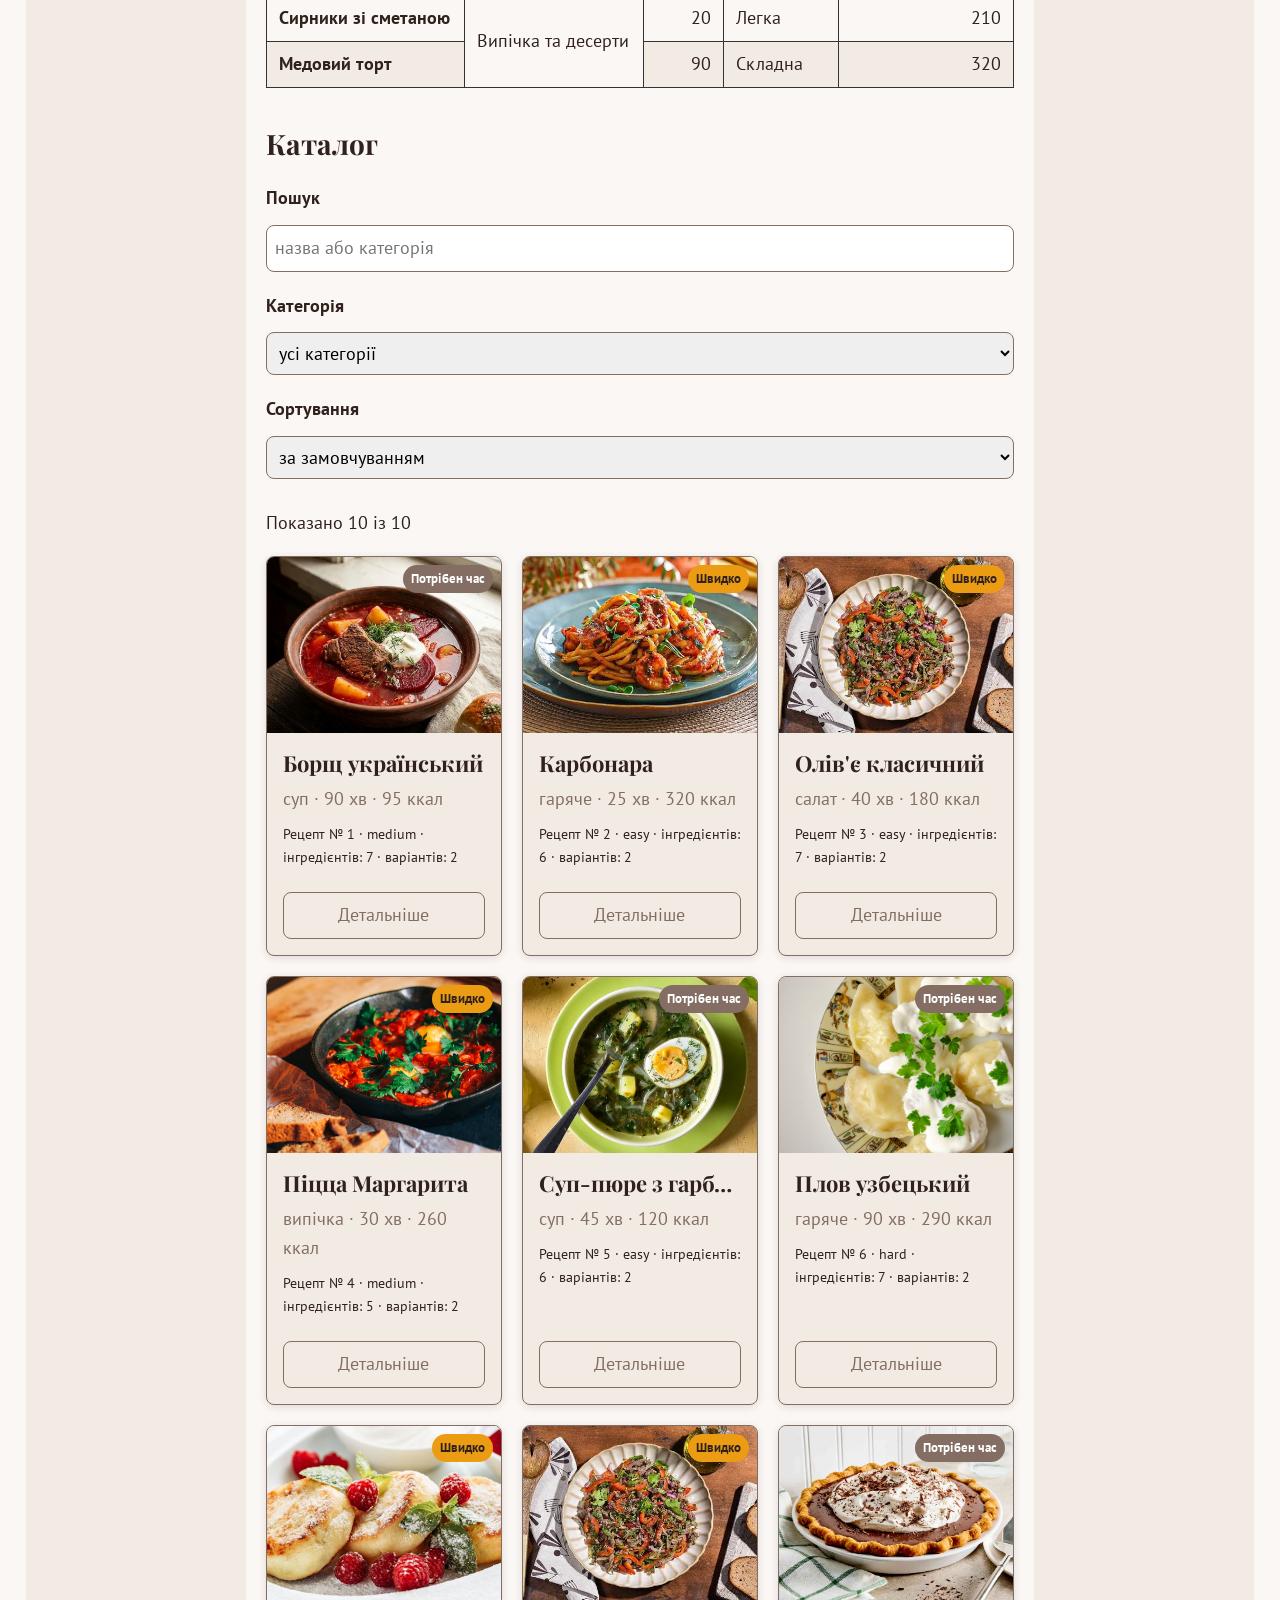
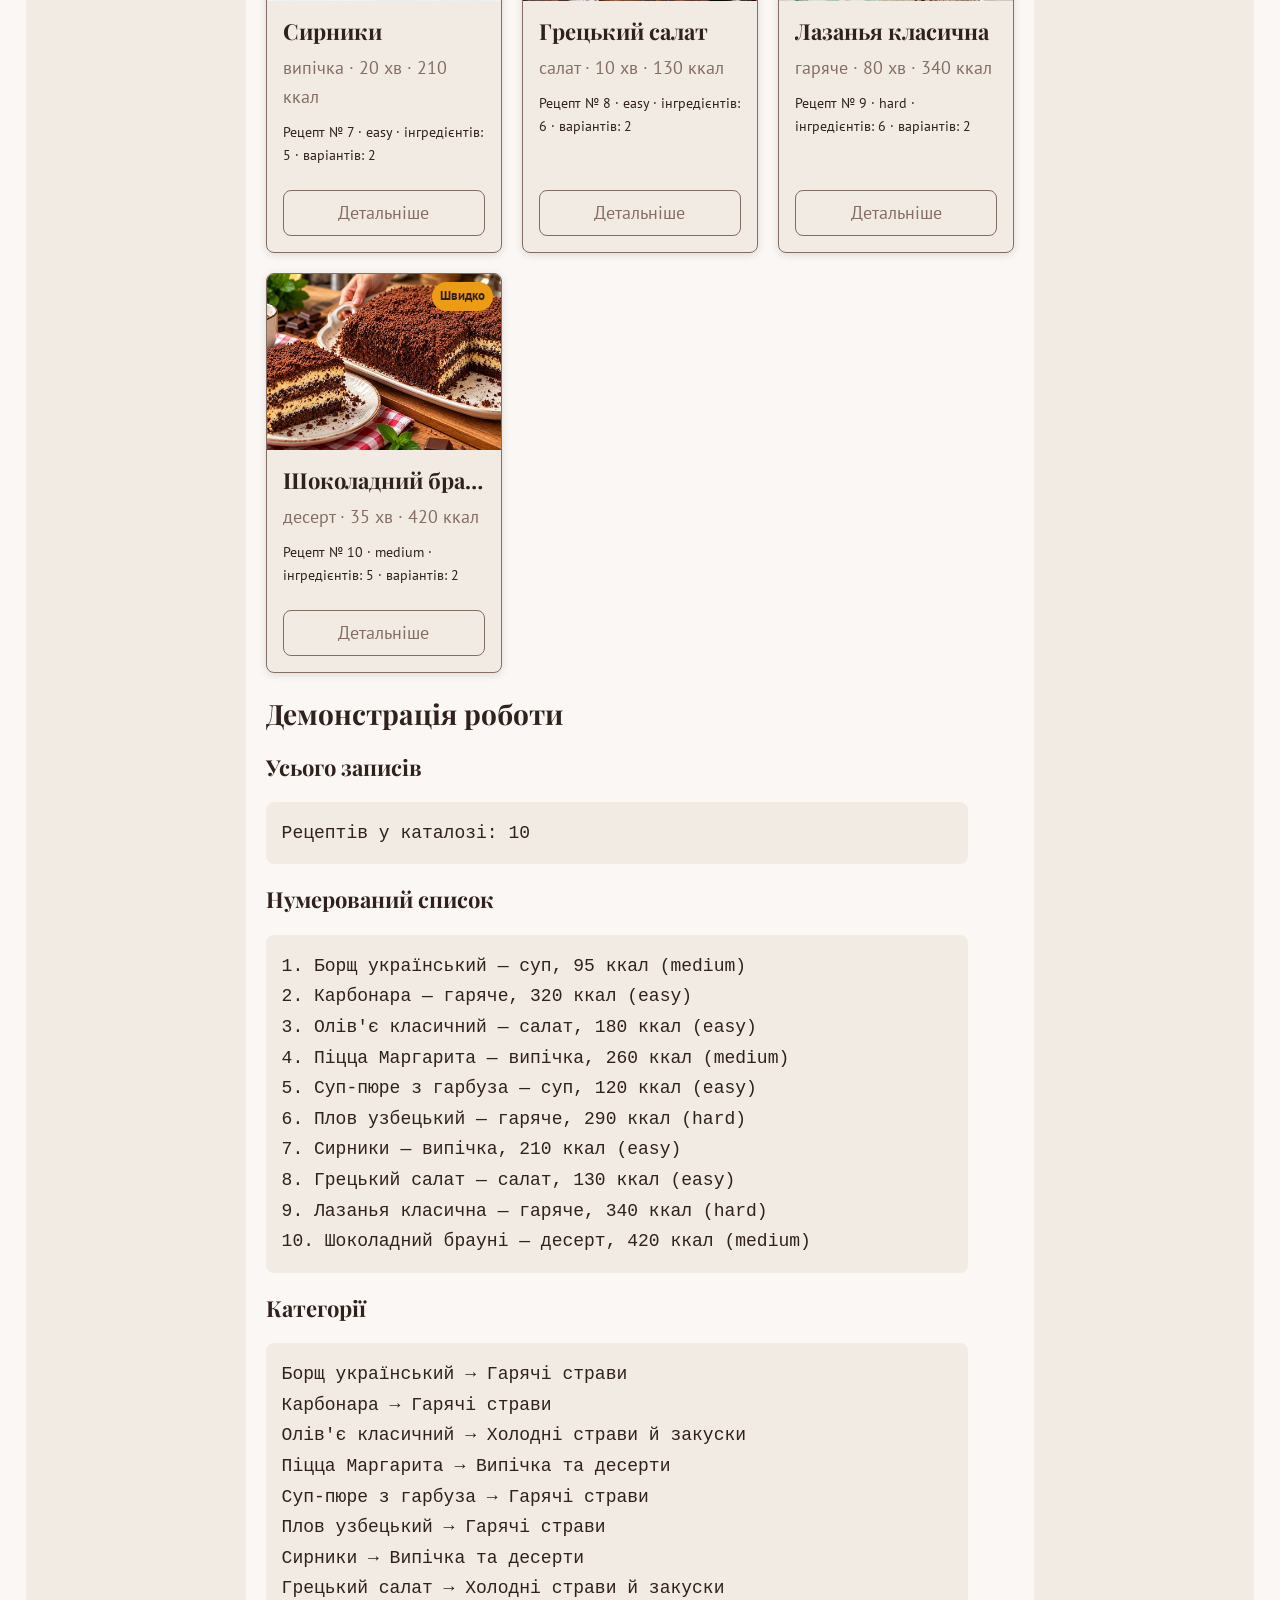
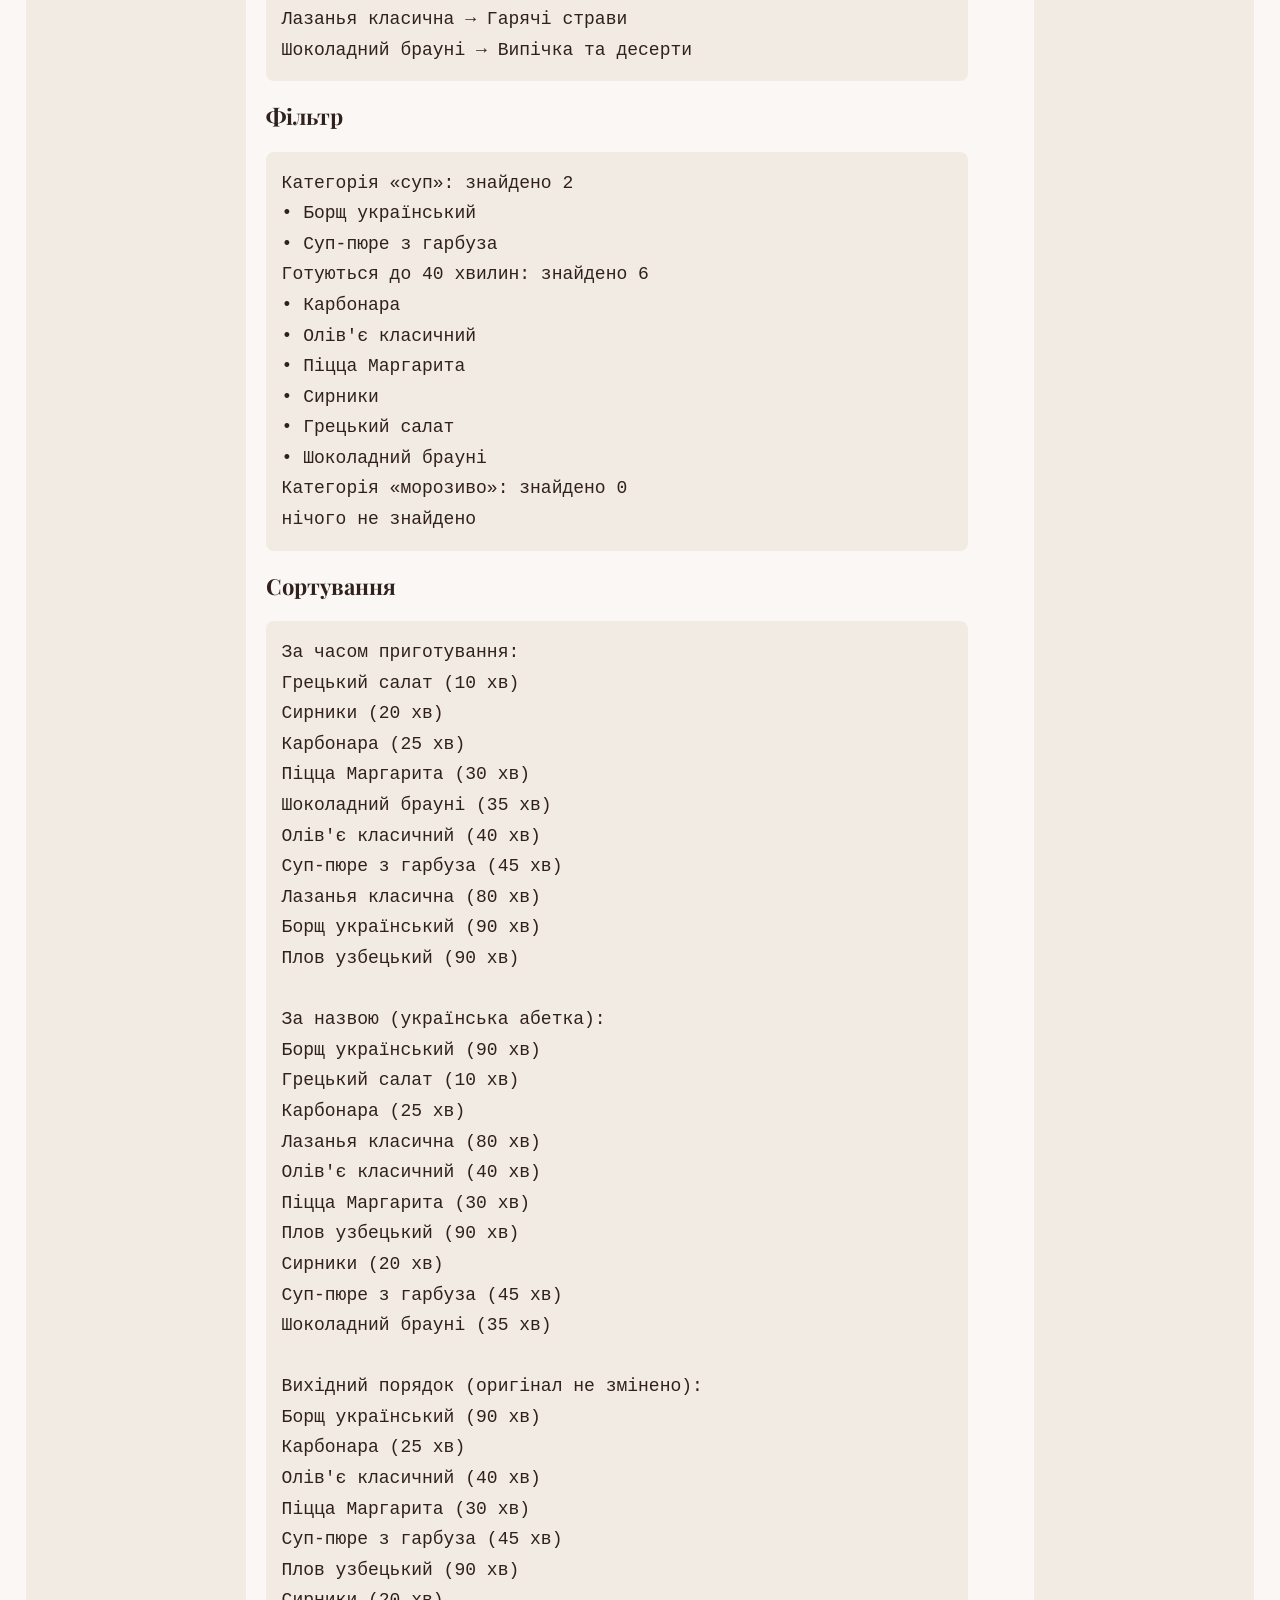
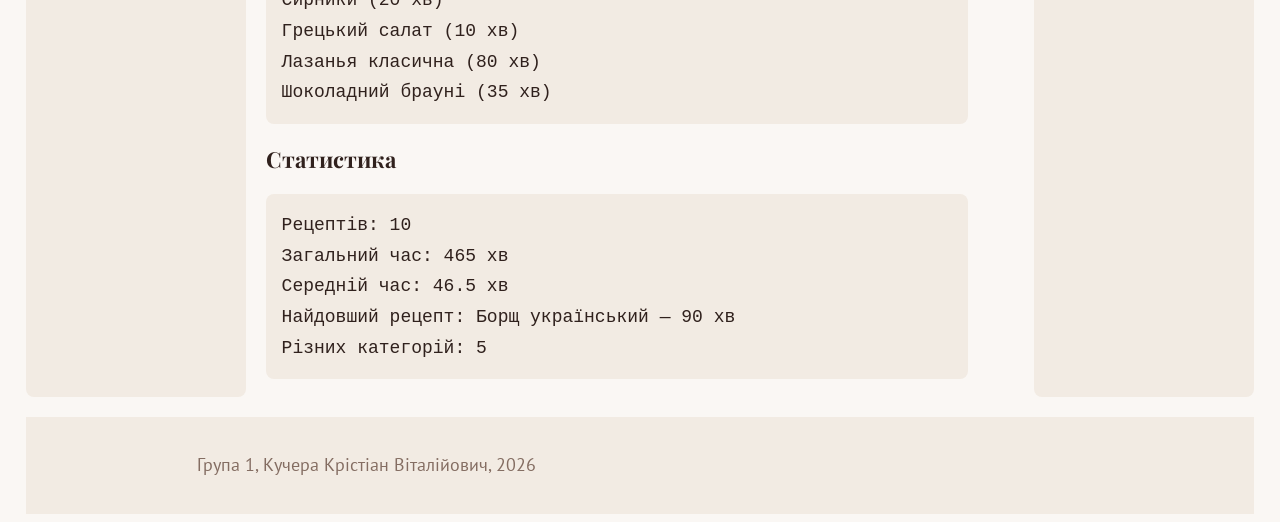
==== commit fc3524ab: "LR10: опції фільтра з даних і третій елемент керування" ====
--- a/catalog.html
+++ b/catalog.html
@@ -159,11 +159,36 @@
                     </table>
                 </div>
             </section>
-            <dialog id="details">
+            <dialog id="details" class="details-dialog">
                 <h3 id="d-title"></h3>
-                <p id="d-line1"></p>
-                <p id="d-line2"></p>
-                <p id="d-line3"></p>
+                <div class="details-summary">
+                    <p id="d-type"></p>
+                    <p id="d-time"></p>
+                    <p id="d-difficulty"></p>
+                </div>
+                <section class="details-section" aria-labelledby="d-nutrition-title">
+                    <h4 id="d-nutrition-title">Харчова цінність</h4>
+                    <p id="d-nutrition"></p>
+                </section>
+                <section class="details-section" aria-labelledby="d-ingredients-title">
+                    <h4 id="d-ingredients-title">Інгредієнти</h4>
+                    <ul id="d-ingredients"></ul>
+                </section>
+                <section class="details-section" aria-labelledby="d-steps-title">
+                    <h4 id="d-steps-title">Приготування</h4>
+                    <ol id="d-steps"></ol>
+                </section>
+                <section class="details-section" aria-labelledby="d-variations-title">
+                    <h4 id="d-variations-title">Варіанти рецепта</h4>
+                    <div class="details-table-wrap">
+                        <table class="details-table">
+                            <thead>
+                                <tr><th scope="col">Назва</th><th scope="col">Зміна</th></tr>
+                            </thead>
+                            <tbody id="d-variations"></tbody>
+                        </table>
+                    </div>
+                </section>
                 <button id="d-close" type="button">Закрити</button>
             </dialog>
             <section class="catalog">
@@ -179,11 +204,13 @@
                     <label for="filter">Категорія</label>
                     <select id="filter">
                         <option value="all">усі</option>
-                        <option value="перші страви">перші страви</option>
-                        <option value="сніданки">сніданки</option>
-                        <option value="основні страви">основні страви</option>
-                        <option value="випічка та десерти">випічка та десерти</option>
-                        <option value="салати та закуски">салати та закуски</option>
+                    </select>
+                    <label for="sort">Сортування</label>
+                    <select id="sort">
+                        <option value="default">за замовчуванням</option>
+                        <option value="name-asc">за назвою</option>
+                        <option value="time-asc">спочатку швидкі</option>
+                        <option value="time-desc">спочатку довгі</option>
                     </select>
                 </div>
                 <p id="empty" class="empty" hidden>Нічого не знайдено. Спробуйте інший запит.</p>
--- a/css/styles.css
+++ b/css/styles.css
@@ -962,6 +962,10 @@
     font: inherit;
 }
 
+.controls select {
+    min-width: 12rem;
+}
+
 .empty {
     padding: var(--space-md);
     background-color: var(--color-surface);
@@ -973,6 +977,7 @@
     .controls input,
     .controls select {
         flex: 1 1 100%;
+        min-width: 0;
     }
 }
 
@@ -1015,6 +1020,69 @@
     font-weight: 700;
 }
 
+.details-dialog {
+    width: min(42rem, calc(100vw - 2rem));
+    max-width: none;
+    max-height: min(85vh, 52rem);
+    overflow: auto;
+    padding: clamp(1rem, 3vw, 2rem);
+    color: var(--color-text);
+    background: var(--color-bg);
+    border: 1px solid var(--color-muted);
+    border-radius: var(--radius);
+    box-shadow: var(--shadow);
+}
+
+.details-dialog::backdrop {
+    background: rgb(0 0 0 / 60%);
+}
+
+.details-dialog > h3 {
+    margin-top: 0;
+}
+
+.details-summary {
+    display: flex;
+    flex-wrap: wrap;
+    gap: 0.35rem 1rem;
+}
+
+.details-summary p,
+.details-section p {
+    margin-block: 0.35rem;
+}
+
+.details-section {
+    margin-block: 1rem;
+}
+
+.details-section h4 {
+    margin-bottom: 0.4rem;
+}
+
+.details-table-wrap {
+    max-width: 100%;
+    overflow-x: auto;
+}
+
+.details-table {
+    width: 100%;
+    border-collapse: collapse;
+}
+
+.details-table th,
+.details-table td {
+    padding: 0.55rem;
+    border: 1px solid var(--color-muted);
+    text-align: left;
+    vertical-align: top;
+}
+
+.details-empty {
+    color: var(--color-muted);
+    font-style: italic;
+}
+
 /* BEGIN: розширений макет сторінки — цей блок можна прибрати для відкату */
 body {
     width: 100%;
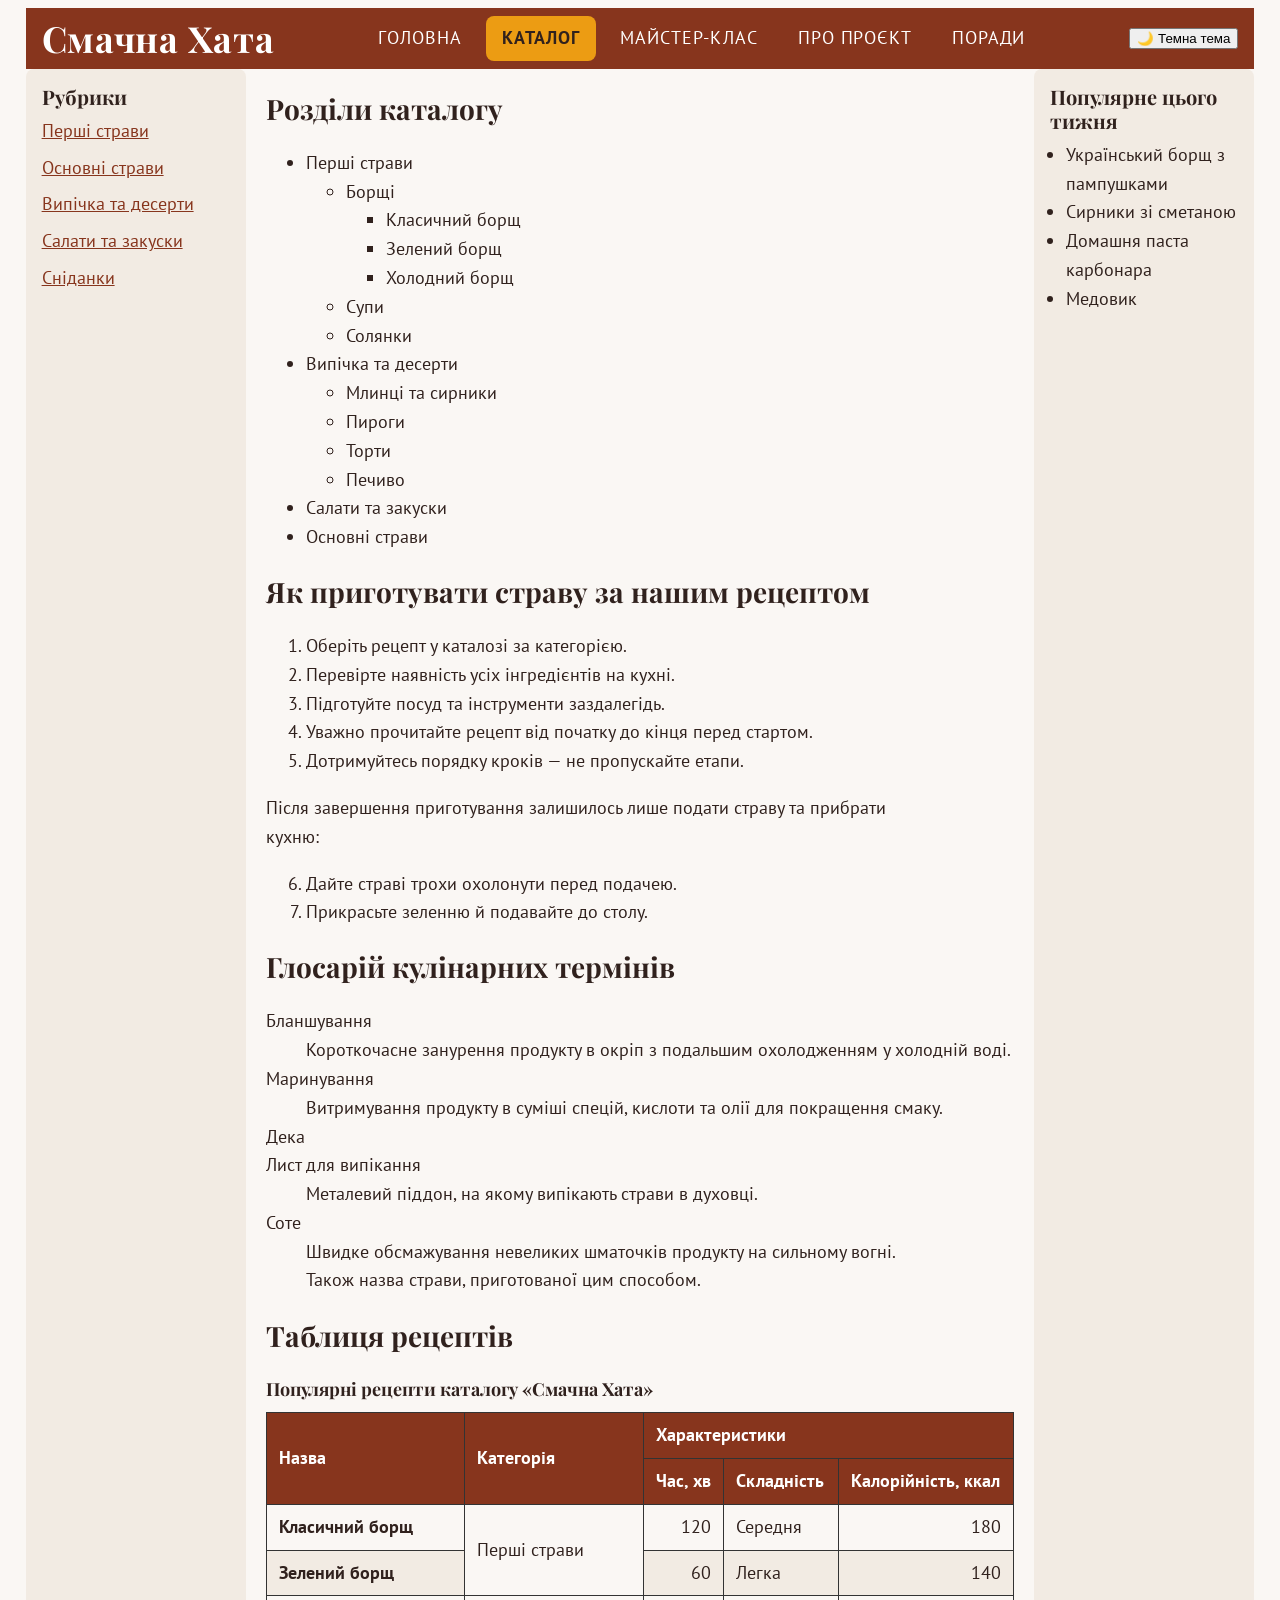
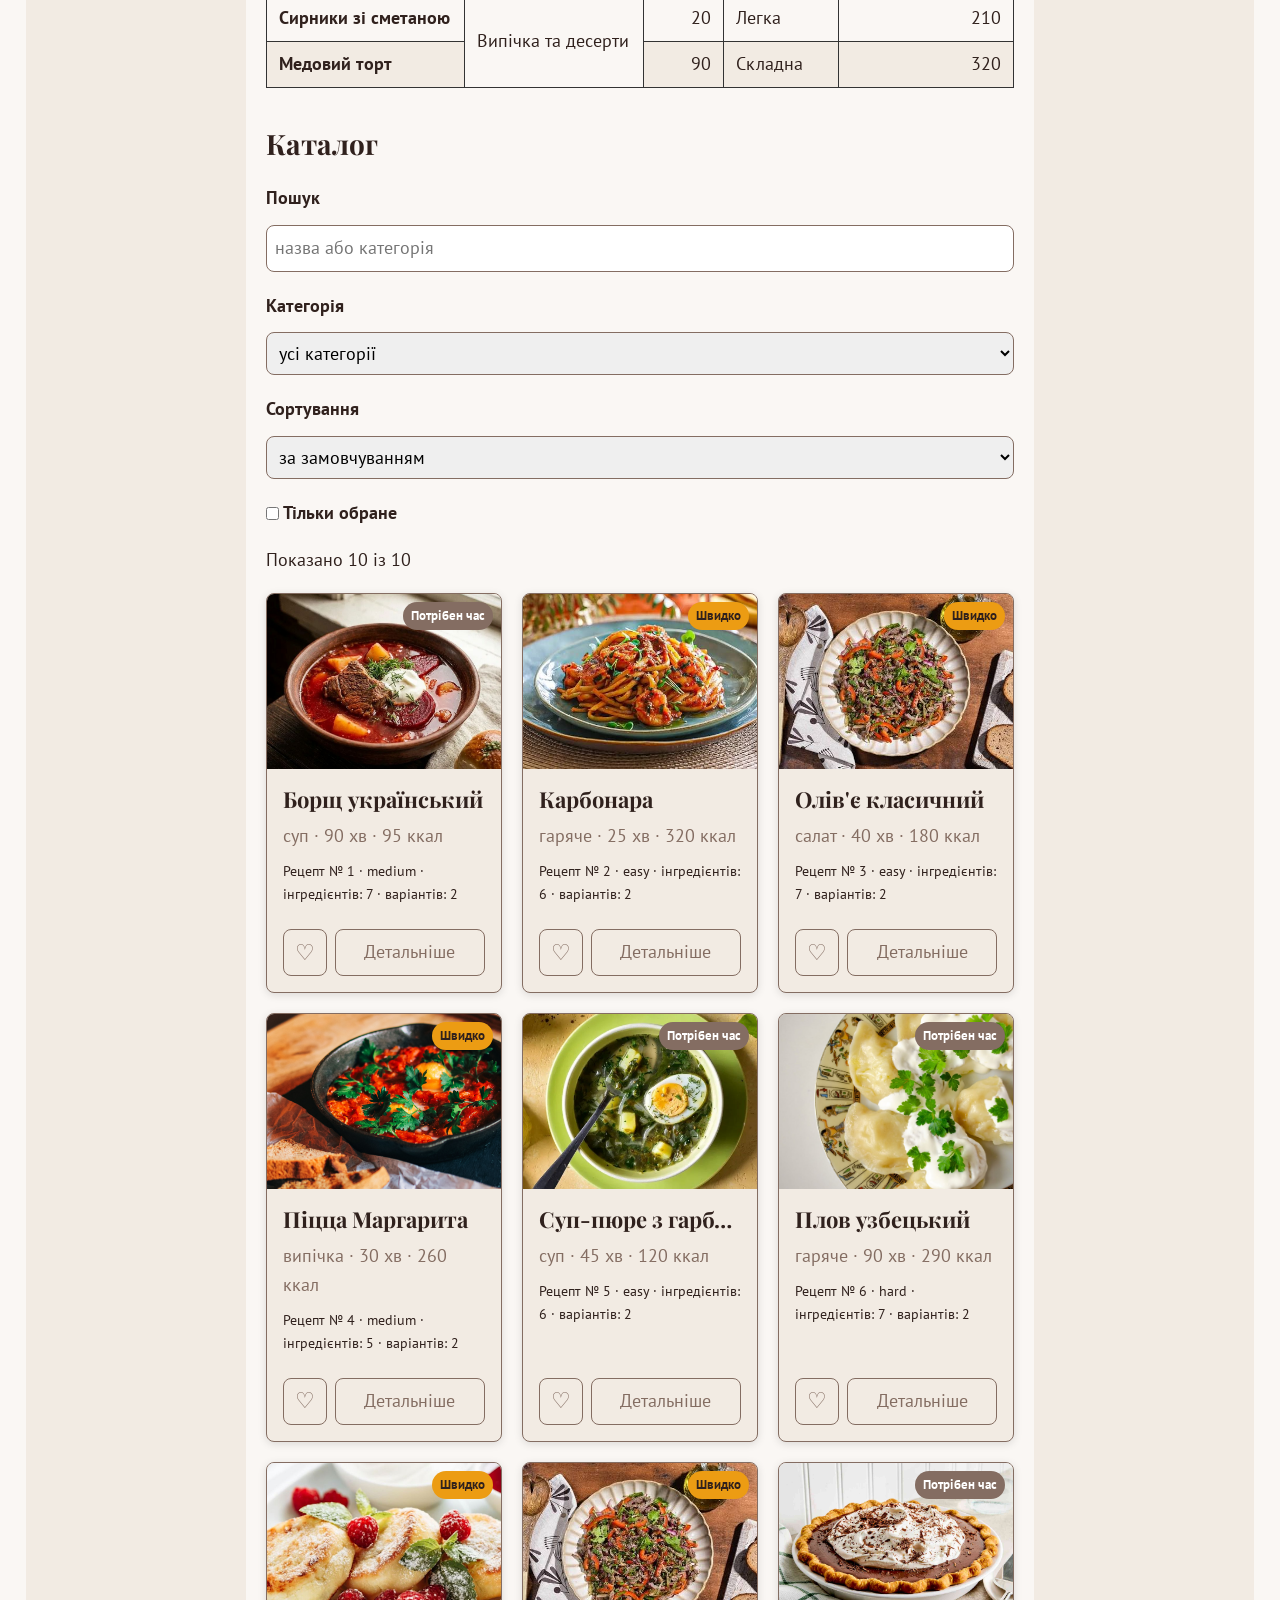
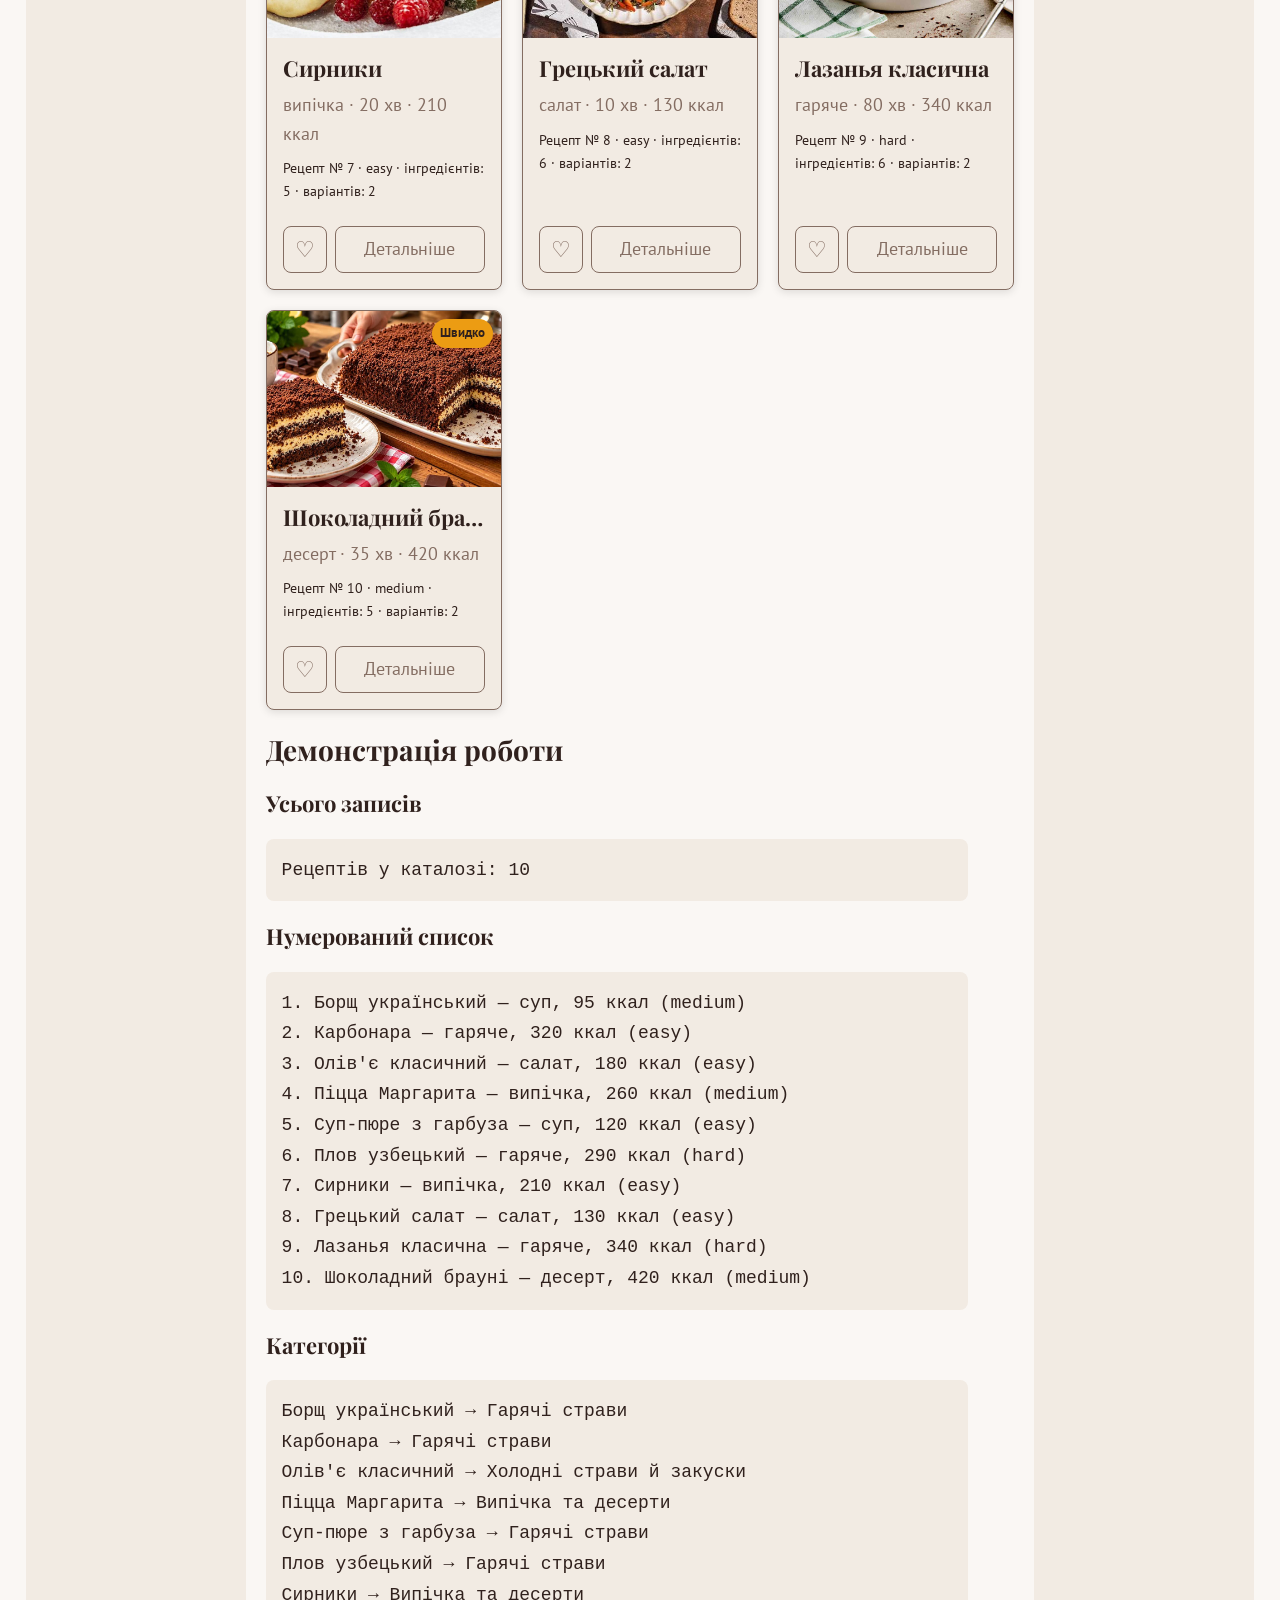
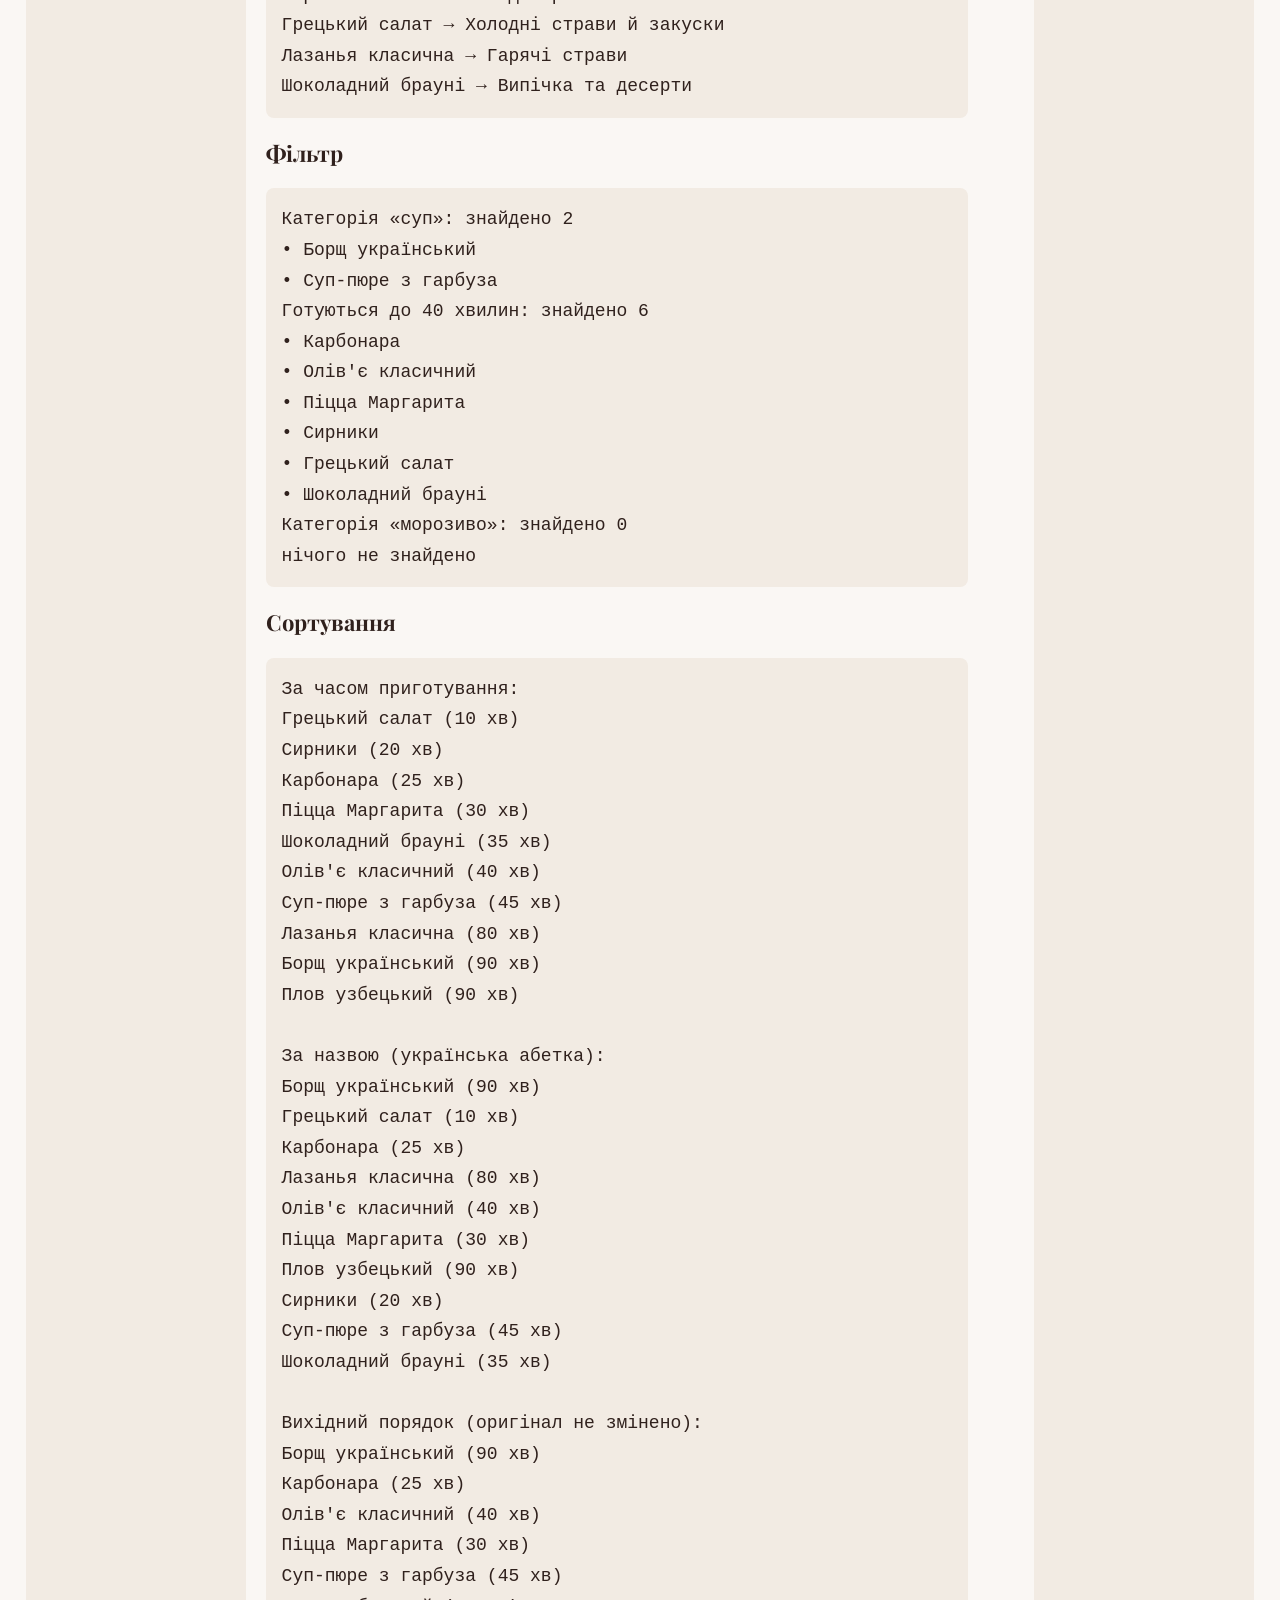
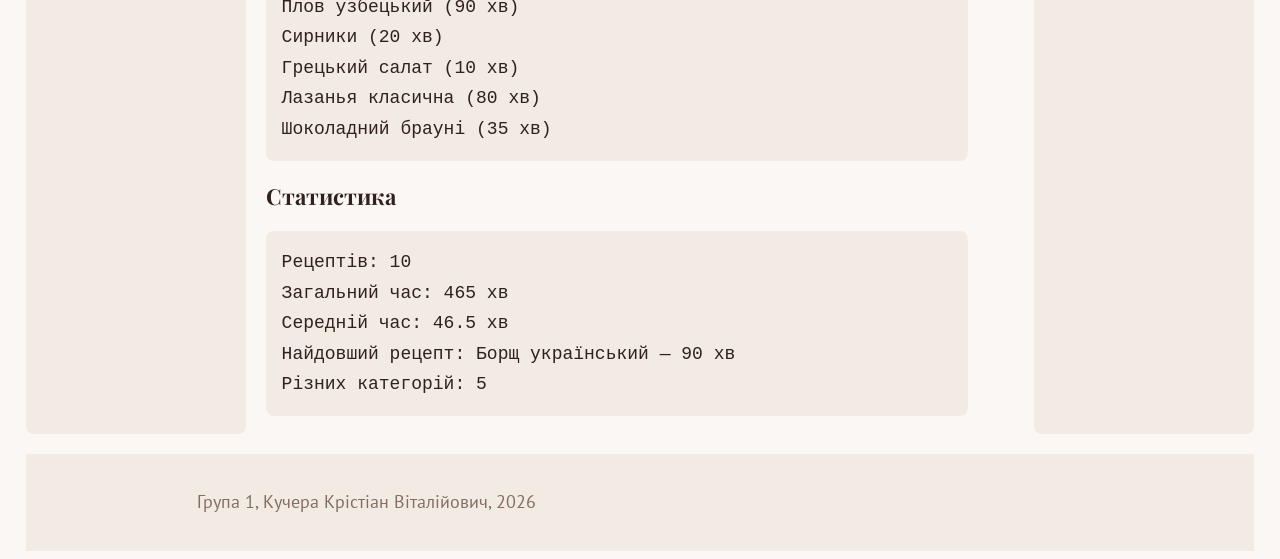
==== commit a2a0607a: "LR10: обране і тема в localStorage" ====
--- a/catalog.html
+++ b/catalog.html
@@ -212,6 +212,10 @@
                         <option value="time-asc">спочатку швидкі</option>
                         <option value="time-desc">спочатку довгі</option>
                     </select>
+                    <label class="favorites-filter" for="only-favorites">
+                        <input type="checkbox" id="only-favorites">
+                        Тільки обране
+                    </label>
                 </div>
                 <p id="empty" class="empty" hidden>Нічого не знайдено. Спробуйте інший запит.</p>
                 <p id="count" class="results-count">Показано 0 із 10</p>
--- a/css/styles.css
+++ b/css/styles.css
@@ -683,6 +683,18 @@
     cursor: pointer;
 }
 
+.card__actions .favorite-toggle {
+    flex: 0 0 2.75rem;
+    padding-inline: 0.35rem;
+    font-size: 1.35rem;
+    line-height: 1;
+}
+
+.card__actions .favorite-toggle[aria-pressed="true"] {
+    color: #b42318;
+    border-color: #b42318;
+}
+
 /* ===== Модальне вікно ===== */
 /* z-index тут не потрібен: showModal() виводить вікно в top layer, окремий шар
    браузера над усією сторінкою. Шапка з LR5 жила в одному шарі з картками і
@@ -966,6 +978,17 @@
     min-width: 12rem;
 }
 
+.favorites-filter {
+    display: inline-flex;
+    align-items: center;
+    gap: var(--space-xs);
+}
+
+.favorites-filter input {
+    width: auto;
+    margin: 0;
+}
+
 .empty {
     padding: var(--space-md);
     background-color: var(--color-surface);
@@ -978,6 +1001,10 @@
     .controls select {
         flex: 1 1 100%;
         min-width: 0;
+    }
+
+    .favorites-filter {
+        min-height: 2.75rem;
     }
 }
 
